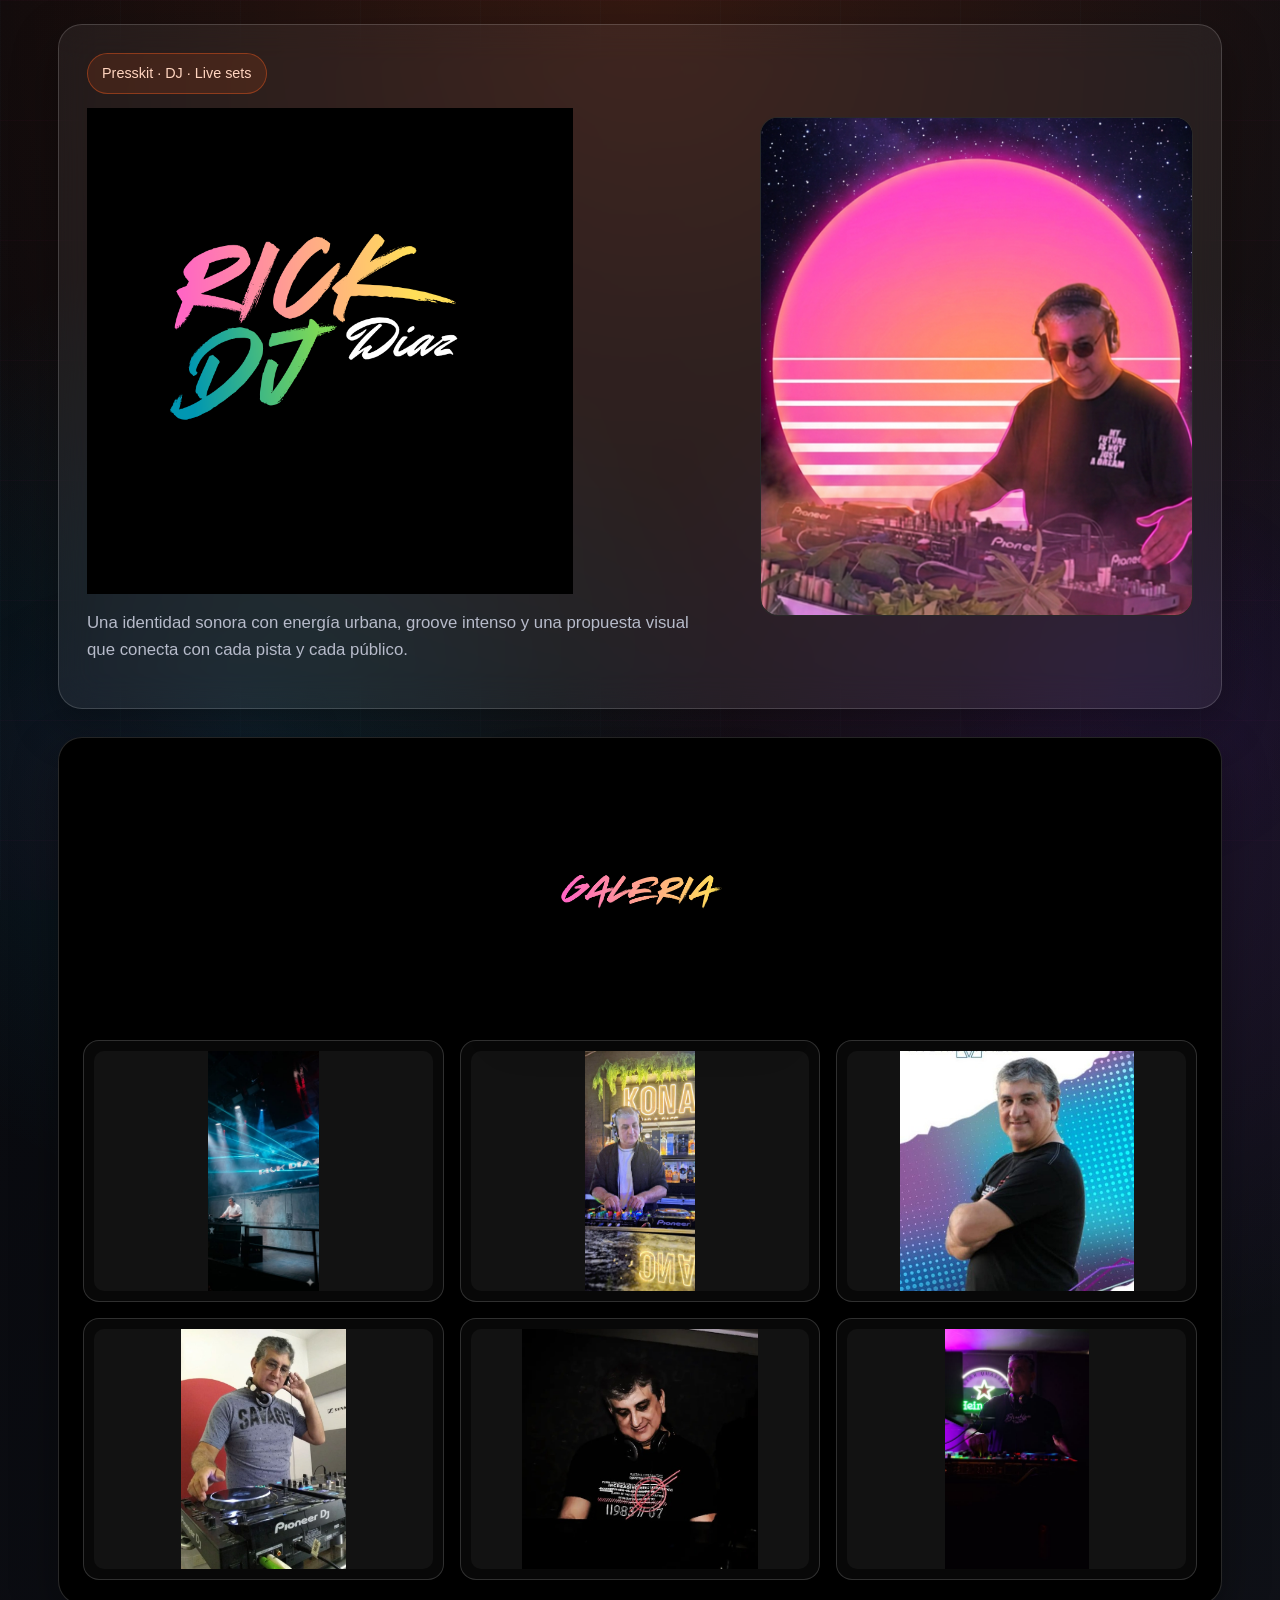
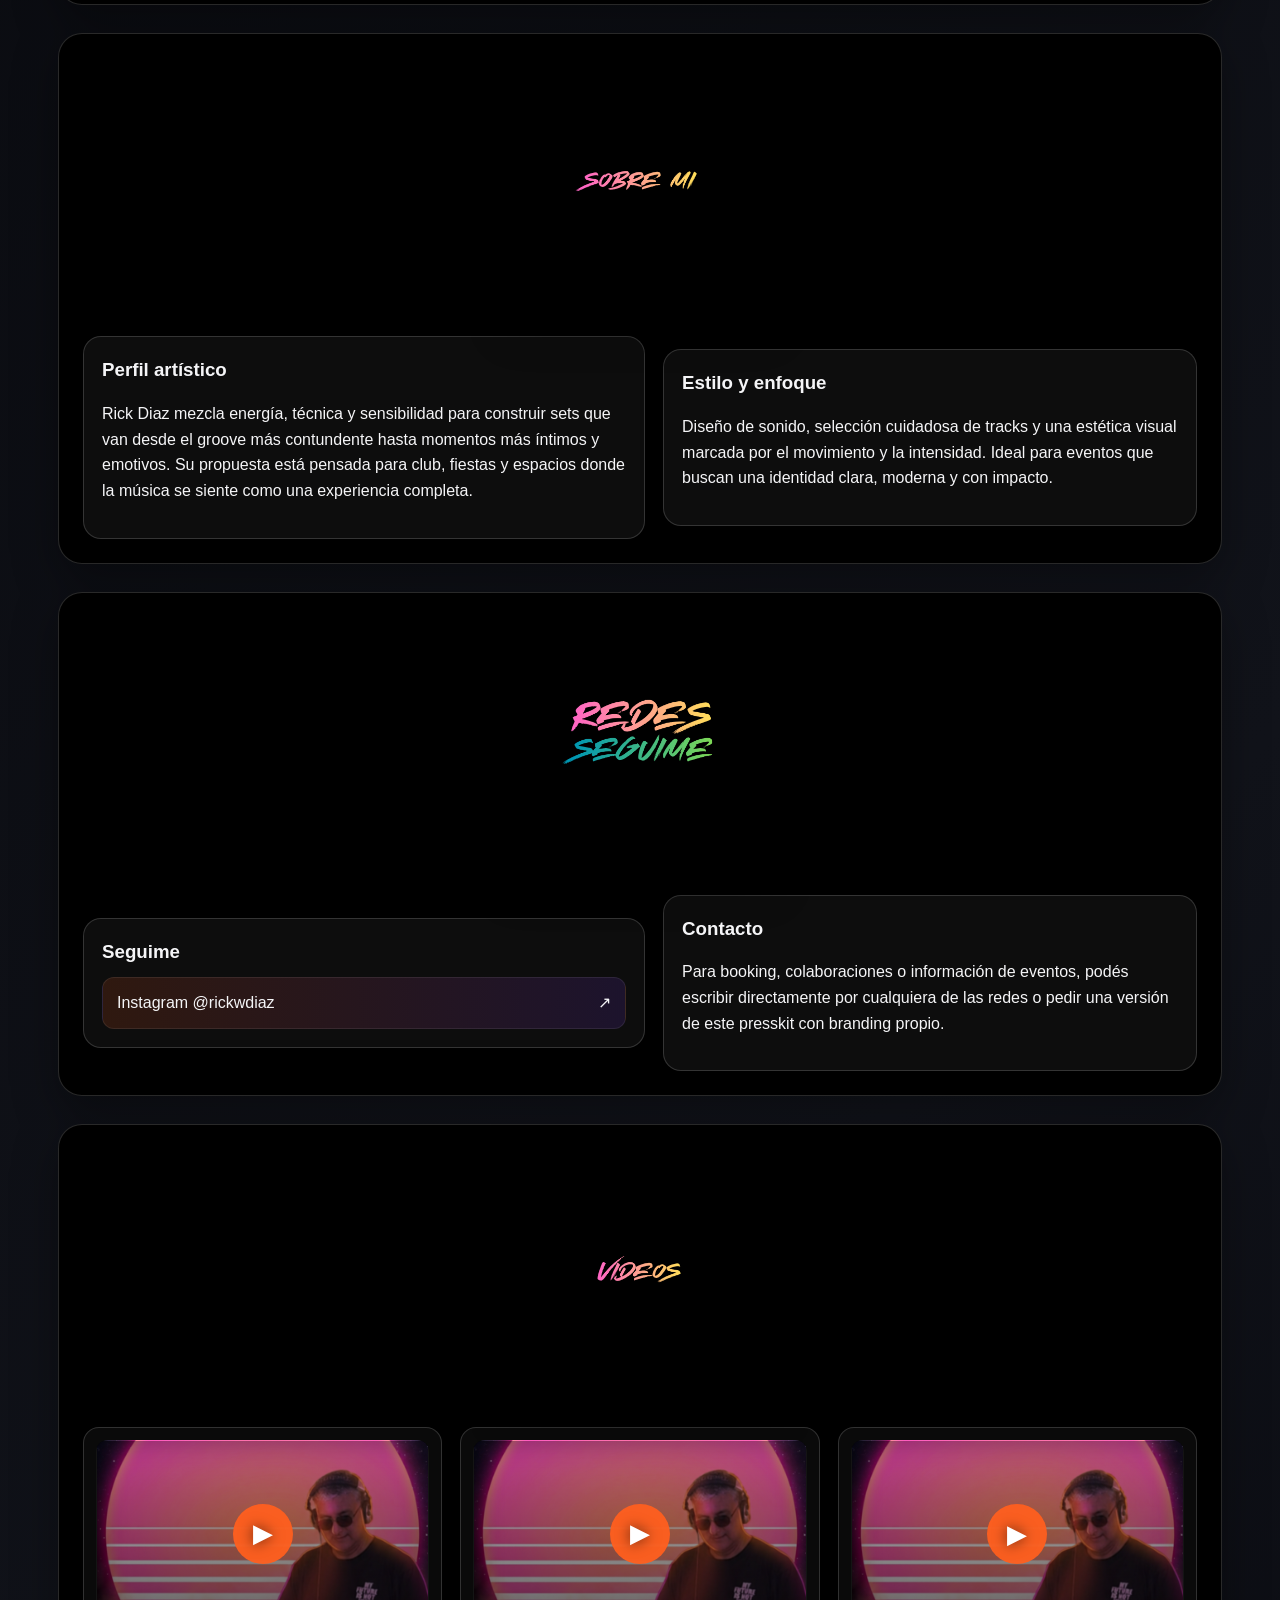
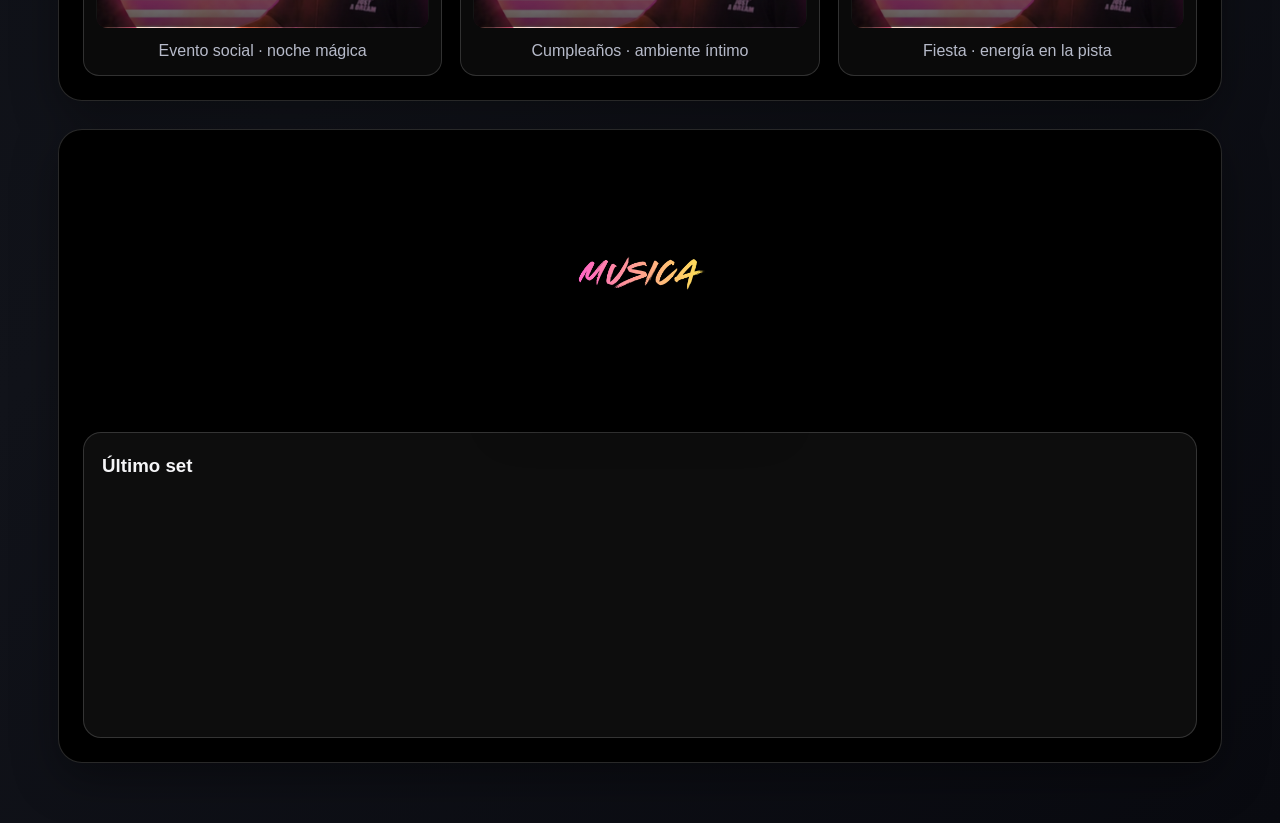
==== index.html @ d17950be "2" ====
<!DOCTYPE html>
<html lang="es">
<head>
  <meta charset="UTF-8" />
  <meta name="viewport" content="width=device-width, initial-scale=1.0" />
  <title>Presskit DJ | Rick Diaz</title>
  <meta property="og:title" content="Rick Diaz | Presskit DJ" />
  <meta property="og:description" content="Una identidad sonora con energía urbana, groove intenso y una propuesta visual que conecta con cada pista y cada público." />
  <meta property="og:type" content="website" />
  <meta property="og:image" content="img/logo/foto_bio.png" />
  <meta property="og:url" content="./index.html" />
  <meta property="og:site_name" content="Rick Diaz Presskit" />
  <meta name="twitter:card" content="summary_large_image" />
  <meta name="twitter:title" content="Rick Diaz | Presskit DJ" />
  <meta name="twitter:description" content="Una identidad sonora con energía urbana, groove intenso y una propuesta visual que conecta con cada pista y cada público." />
  <meta name="twitter:image" content="img/logo/foto_bio.png" />
  <link rel="icon" href="img/favicon.svg" type="image/svg+xml" />
  <link rel="stylesheet" href="img/styles.css" />
</head>
<body>
  <main class="page">
    <header class="hero">
      <div class="hero-copy">
        <span class="hero-badge">Presskit · DJ · Live sets</span>
        <img class="hero-title-image" src="img/logo/logo_nombre.png" alt="Rick Diaz" />
        <p>Una identidad sonora con energía urbana, groove intenso y una propuesta visual que conecta con cada pista y cada público.</p>
      </div>
      <div class="hero-art">
        <img src="img/logo/foto_bio.png" alt="Logo de Rick Diaz" />
      </div>
    </header>

    <section class="section" aria-labelledby="gallery-title">
      <img class="section-title" id="gallery-title" src="img/logo/galetia.png" alt="Galería" />
      <div class="gallery-grid">
        <article class="gallery-card"><img src="img/foto_1.jpeg" alt="Imagen de Rick Diaz 1" /></article>
        <article class="gallery-card"><img src="img/foto_2.jpeg" alt="Imagen de Rick Diaz 2" /></article>
        <article class="gallery-card"><img src="img/WhatsApp%20Image%202026-06-05%20at%2019.50.27.jpeg" alt="Imagen de Rick Diaz 3" /></article>
        <article class="gallery-card"><img src="img/WhatsApp%20Image%202026-06-05%20at%2019.51.10.jpeg" alt="Imagen de Rick Diaz 4" /></article>
        <article class="gallery-card"><img src="img/WhatsApp%20Image%202026-06-05%20at%2019.58.29.jpeg" alt="Imagen de Rick Diaz 5" /></article>
        <article class="gallery-card"><img src="img/WhatsApp%20Image%202026-06-08%20at%2010.17.22.jpeg" alt="Imagen de Rick Diaz 6" /></article>
      </div>
    </section>

    <section class="section" aria-labelledby="about-title">
      <img class="section-title" id="about-title" src="img/logo/sobre mi.png" alt="Sobre mí" />
      <div class="about-wrap">
        <div class="about-card">
          <h3>Perfil artístico</h3>
          <p>Rick Diaz mezcla energía, técnica y sensibilidad para construir sets que van desde el groove más contundente hasta momentos más íntimos y emotivos. Su propuesta está pensada para club, fiestas y espacios donde la música se siente como una experiencia completa.</p>
        </div>
        <div class="about-card">
          <h3>Estilo y enfoque</h3>
          <p>Diseño de sonido, selección cuidadosa de tracks y una estética visual marcada por el movimiento y la intensidad. Ideal para eventos que buscan una identidad clara, moderna y con impacto.</p>
        </div>
      </div>
    </section>

    <section class="section" aria-labelledby="social-title">
      <img class="section-title" id="social-title" src="img/logo/redes.png" alt="Redes" />
      <div class="about-wrap">
        <div class="social-card">
          <h3>Seguime</h3>
          <div class="social-list">
            <a href="https://www.instagram.com/rickwdiaz?igsh=Zng5Zms5ZHB6YXcx" target="_blank" rel="noreferrer">Instagram @rickwdiaz <span>↗</span></a>
          </div>
        </div>
        <div class="social-card">
          <h3>Contacto</h3>
          <p>Para booking, colaboraciones o información de eventos, podés escribir directamente por cualquiera de las redes o pedir una versión de este presskit con branding propio.</p>
        </div>
      </div>
    </section>

    <section class="section" aria-labelledby="videos-title">
      <img class="section-title" id="videos-title" src="img/logo/videos.png" alt="Videos" />
      <div class="video-grid">
        <article class="video-card">
          <div class="video-frame">
            <div class="video-preview" style="background-image: url('img/logo/foto_bio.png');">
              <span class="preview-play">▶</span>
            </div>
            <video class="video-player" poster="img/logo/foto_bio.png" controls preload="metadata" muted>
              <source src="videos/1.mp4" type="video/mp4" />
              Tu navegador no soporta video HTML5.
            </video>
          </div>
          <p>Evento social · noche mágica</p>
        </article>
        <article class="video-card">
          <div class="video-frame">
            <div class="video-preview" style="background-image: url('img/logo/foto_bio.png');">
              <span class="preview-play">▶</span>
            </div>
            <video class="video-player" poster="img/logo/foto_bio.png" controls preload="metadata" muted>
              <source src="videos/2.mp4" type="video/mp4" />
              Tu navegador no soporta video HTML5.
            </video>
          </div>
          <p>Cumpleaños · ambiente íntimo</p>
        </article>
        <article class="video-card">
          <div class="video-frame">
            <div class="video-preview" style="background-image: url('img/logo/foto_bio.png');">
              <span class="preview-play">▶</span>
            </div>
            <video class="video-player" poster="img/logo/foto_bio.png" controls preload="metadata" muted>
              <source src="videos/3.mp4" type="video/mp4" />
              Tu navegador no soporta video HTML5.
            </video>
          </div>
          <p>Fiesta · energía en la pista</p>
        </article>
      </div>
    </section>

    <section class="section" aria-labelledby="soundcloud-title">
      <img class="section-title" id="soundcloud-title" src="img/logo/musica.png" alt="SoundCloud" />
      <div class="player-card">
        <h3>Último set</h3>
        <iframe title="SoundCloud player" allow="autoplay" src="https://w.soundcloud.com/player/?url=https%3A//soundcloud.com/ricardo-diaz-132877867/all-the-senses-14-septiembre-20-progressive-house%3Futm_source%3Dclipboard%26utm_medium%3Dtext%26utm_campaign%3Dsocial_sharing&color=%23ff5f1f&auto_play=false&hide_related=true&show_comments=false&show_user=true&show_reposts=false&show_teaser=true"></iframe>
      </div>
    </section>
  </main>
  <script src="img/script.js"></script>
</body>
</html>
---- img/styles.css ----
:root {
  --bg: #06070b;
  --panel: rgba(255, 255, 255, 0.06);
  --border: rgba(255, 255, 255, 0.16);
  --text: #f5f5f7;
  --muted: #b7bbca;
  --accent: #ff5f1f;
  --accent-2: #7c3aed;
  --shadow: 0 16px 45px rgba(0, 0, 0, 0.35);
}

* { box-sizing: border-box; }
body {
  margin: 0;
  font-family: "Segoe UI", Tahoma, Geneva, Verdana, sans-serif;
  color: var(--text);
  position: relative;
  min-height: 100vh;
  background:
    radial-gradient(circle at top, rgba(255, 95, 31, 0.18), transparent 22%),
    radial-gradient(circle at 20% 18%, rgba(14, 192, 249, 0.12), transparent 14%),
    radial-gradient(circle at 85% 20%, rgba(183, 72, 255, 0.12), transparent 16%),
    linear-gradient(135deg, var(--bg), #11131a 68%, #090a10);
  line-height: 1.6;
  overflow-x: hidden;
}

body::before {
  content: "";
  position: fixed;
  inset: 0;
  pointer-events: none;
  background-image:
    linear-gradient(180deg, rgba(255, 20, 147, 0.04) 1px, transparent 1px),
    linear-gradient(90deg, rgba(56, 189, 248, 0.03) 1px, transparent 1px);
  background-size: 120px 120px;
  opacity: 0.55;
  mix-blend-mode: screen;
  z-index: -1;
}

body::after {
  content: "";
  position: fixed;
  inset: 0;
  pointer-events: none;
  background:
    radial-gradient(circle at 10% 90%, rgba(255, 0, 106, 0.06), transparent 18%),
    radial-gradient(circle at 90% 75%, rgba(124, 58, 237, 0.065), transparent 16%);
  opacity: 0.7;
  z-index: -1;
}

img { width: 100%; display: block; }
a { color: inherit; text-decoration: none; }

.page {
  max-width: 1200px;
  margin: 0 auto;
  padding: 24px 18px 60px;
}

.hero {
  display: grid;
  gap: 24px;
  align-items: center;
  grid-template-columns: 1.2fr 0.8fr;
  padding: 28px;
  border: 1px solid var(--border);
  border-radius: 24px;
  background: var(--panel);
  backdrop-filter: blur(18px);
  box-shadow: var(--shadow);
  overflow: hidden;
}

.hero-title-image {
  width: clamp(340px, 38vw, 560px);
  margin: 0 0 16px;
  object-fit: contain;
  object-position: left center;
}

.hero-copy p {
  margin: 0 0 16px;
  color: var(--muted);
  font-size: 1.05rem;
  max-width: 620px;
}

.section-title {
  display: block;
  width: min(420px, 70%);
  margin: 0 auto 18px;
  object-fit: contain;
  object-position: center;
  filter: drop-shadow(0 10px 20px rgba(0,0,0,0.25));
}

.hero-badge {
  display: inline-block;
  padding: 8px 14px;
  border: 1px solid rgba(255, 95, 31, 0.4);
  border-radius: 999px;
  color: #ffd4bf;
  background: rgba(255, 95, 31, 0.12);
  font-size: 0.9rem;
  margin-bottom: 14px;
}

.hero-art {
  display: block;
  min-height: 320px;
  border-radius: 18px;
  border: 1px solid var(--border);
  overflow: hidden;
  background: #000000;
}

.hero-art img {
  width: 100%;
  height: 100%;
  object-fit: cover;
  object-position: center;
  display: block;
}

.section {
  margin-top: 28px;
  padding: 24px;
  border: 1px solid var(--border);
  border-radius: 24px;
  background: #000000;
  box-shadow: var(--shadow);
}

.section-title {
  display: block;
  width: min(260px, 60%);
  margin: 0 auto 18px;
  object-fit: contain;
  object-position: center;
  filter: drop-shadow(0 10px 20px rgba(0,0,0,0.25));
}

.gallery-grid {
  display: grid;
  grid-template-columns: repeat(3, minmax(0, 1fr));
  gap: 16px;
}

.gallery-card {
  overflow: hidden;
  border-radius: 16px;
  border: 1px solid var(--border);
  background: rgba(255,255,255,0.03);
  padding: 10px;
}

.gallery-card img {
  height: 240px;
  object-fit: contain;
  object-position: center;
  transition: transform 0.3s ease;
  background: rgba(255,255,255,0.04);
  border-radius: 10px;
}

.gallery-card:hover img { transform: scale(1.03); }

.about-wrap {
  display: grid;
  grid-template-columns: 1fr 0.95fr;
  gap: 18px;
  align-items: center;
}

.about-card,
.social-card,
.player-card {
  padding: 18px;
  border-radius: 18px;
  border: 1px solid var(--border);
  background: rgba(255,255,255,0.05);
}

.about-card h3,
.social-card h3,
.player-card h3 {
  margin-top: 0;
  margin-bottom: 10px;
}

.social-list {
  display: grid;
  gap: 10px;
}

.social-list a {
  display: flex;
  align-items: center;
  justify-content: space-between;
  padding: 12px 14px;
  border-radius: 12px;
  background: linear-gradient(90deg, rgba(255,95,31,0.14), rgba(124,58,237,0.14));
  border: 1px solid rgba(255,255,255,0.08);
  transition: transform 0.2s ease, border-color 0.2s ease;
}

.social-list a:hover {
  transform: translateY(-2px);
  border-color: rgba(255,95,31,0.55);
}

.player-card iframe {
  width: 100%;
  min-height: 220px;
  border: 0;
  border-radius: 14px;
}

.video-grid {
  display: grid;
  grid-template-columns: repeat(3, minmax(0, 1fr));
  gap: 18px;
}

.video-card {
  display: flex;
  flex-direction: column;
  gap: 10px;
  padding: 12px;
  border-radius: 16px;
  border: 1px solid var(--border);
  background: rgba(255,255,255,0.04);
}

.video-frame {
  position: relative;
  width: 100%;
  aspect-ratio: 16 / 9;
  overflow: hidden;
  border-radius: 12px;
  background: #000;
}

.video-preview {
  position: absolute;
  inset: 0;
  display: flex;
  align-items: center;
  justify-content: center;
  gap: 10px;
  padding: 20px;
  color: #fff;
  font-size: 2rem;
  text-shadow: 0 0 14px rgba(0,0,0,0.6);
  background: linear-gradient(180deg, rgba(0, 0, 0, 0.12), rgba(0, 0, 0, 0.45));
  background-size: cover;
  background-position: center;
  background-repeat: no-repeat;
  background-blend-mode: overlay;
  border: 1px solid rgba(255,255,255,0.08);
  box-shadow: inset 0 0 28px rgba(0,0,0,0.35);
  cursor: pointer;
  z-index: 2;
}

.video-player {
  display: none;
}

.video-card.playing .video-player {
  display: block;
}

.video-card.playing .video-poster,
.video-card.playing .video-preview {
  display: none;
}

.video-preview::after {
  content: "";
  position: absolute;
  inset: 0;
  background: linear-gradient(180deg, rgba(0,0,0,0.25), rgba(0,0,0,0.6));
}

.preview-play {
  position: relative;
  z-index: 3;
  width: 60px;
  height: 60px;
  display: grid;
  place-items: center;
  border-radius: 50%;
  background: rgba(255,95,31,0.95);
  color: #fff;
  font-size: 1.6rem;
}

.video-frame iframe,
.video-frame video {
  position: absolute;
  inset: 0;
  width: 100%;
  height: 100%;
  border: 0;
  object-fit: cover;
}

.video-card p {
  margin: 0;
  color: var(--muted);
  text-align: center;
}

.video-card.is-active {
  transform: translateY(-4px);
  border-color: rgba(255,95,31,0.55);
  box-shadow: 0 12px 28px rgba(255,95,31,0.18);
}

@media (max-width: 900px) {
  .hero,
  .about-wrap {
    grid-template-columns: 1fr;
  }

  .gallery-grid {
    grid-template-columns: repeat(2, minmax(0, 1fr));
  }

  .video-grid {
    grid-template-columns: 1fr;
  }
}

@media (max-width: 600px) {
  .page { padding: 14px 12px 40px; }
  .hero, .section { padding: 16px; border-radius: 18px; }
  .gallery-grid { grid-template-columns: 1fr; }
  .section-title { width: min(220px, 80%); }
  .hero-title-image { width: min(260px, 100%); }
}
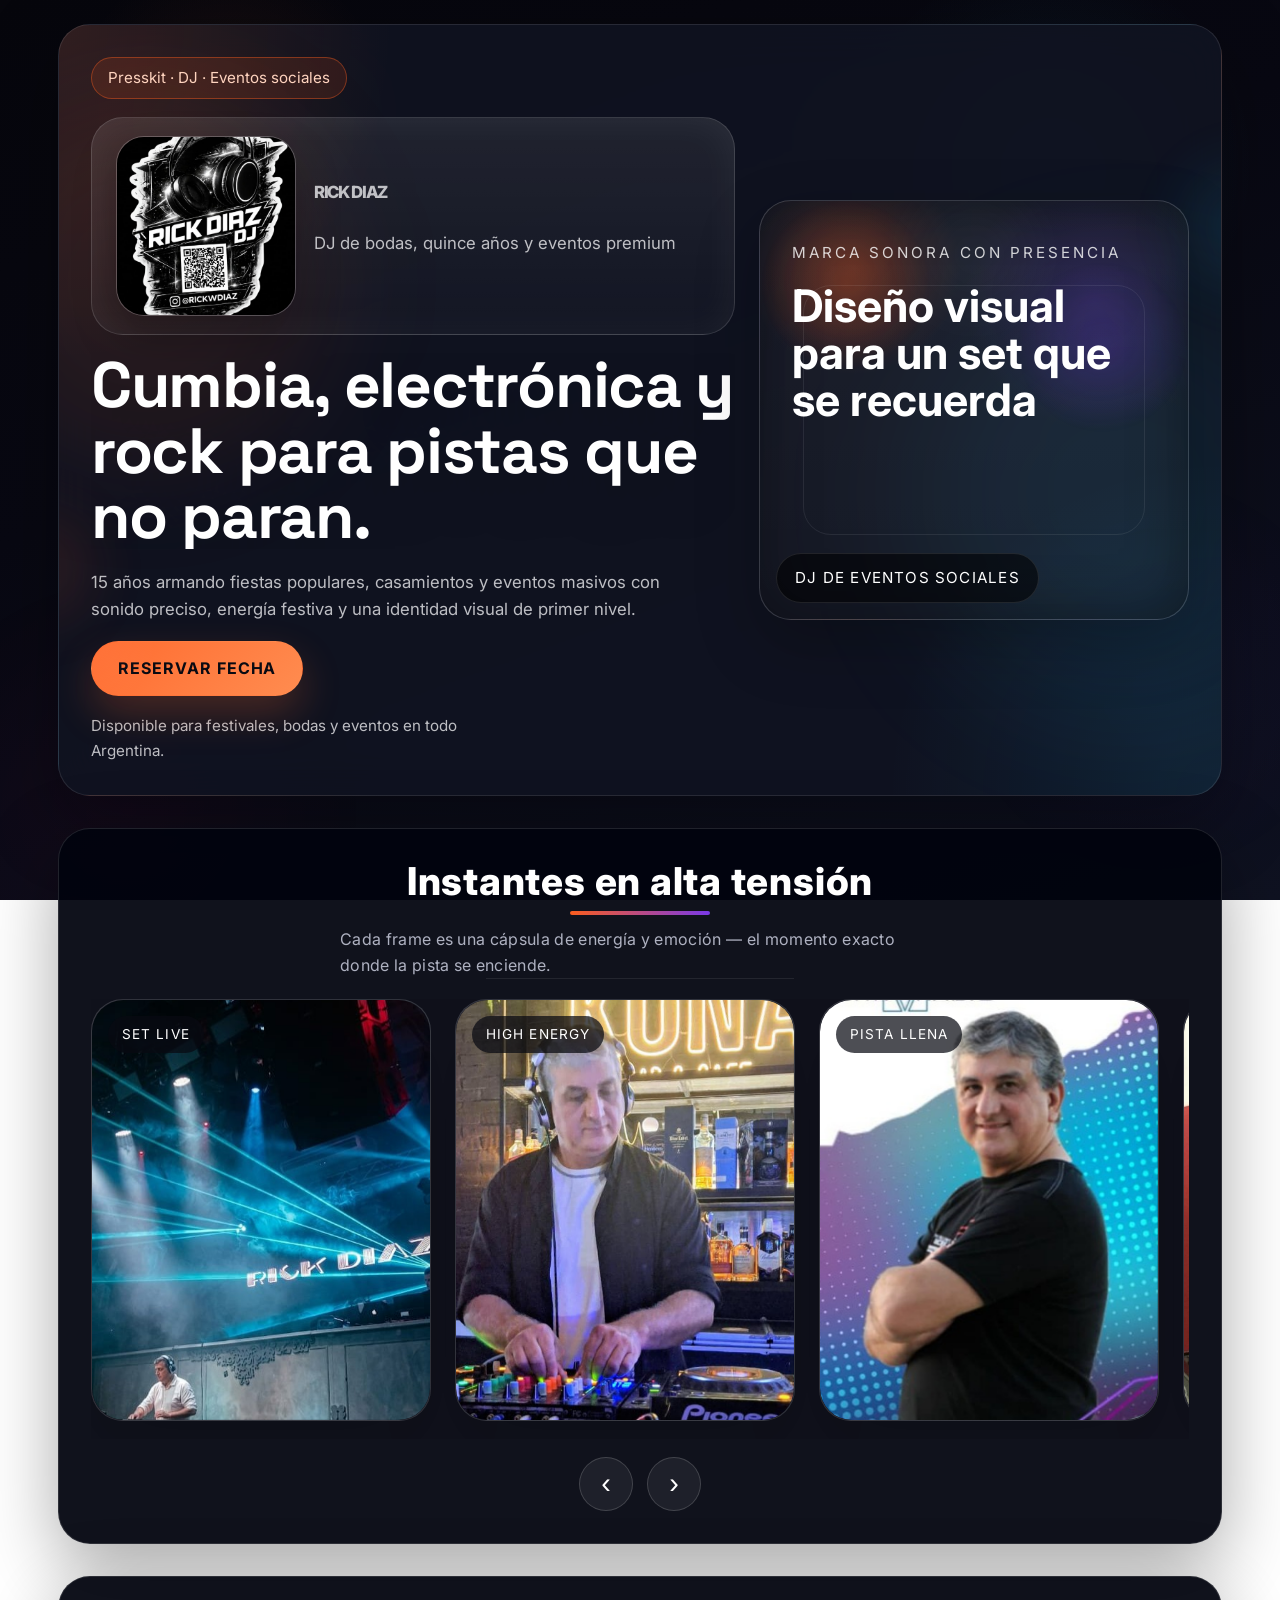
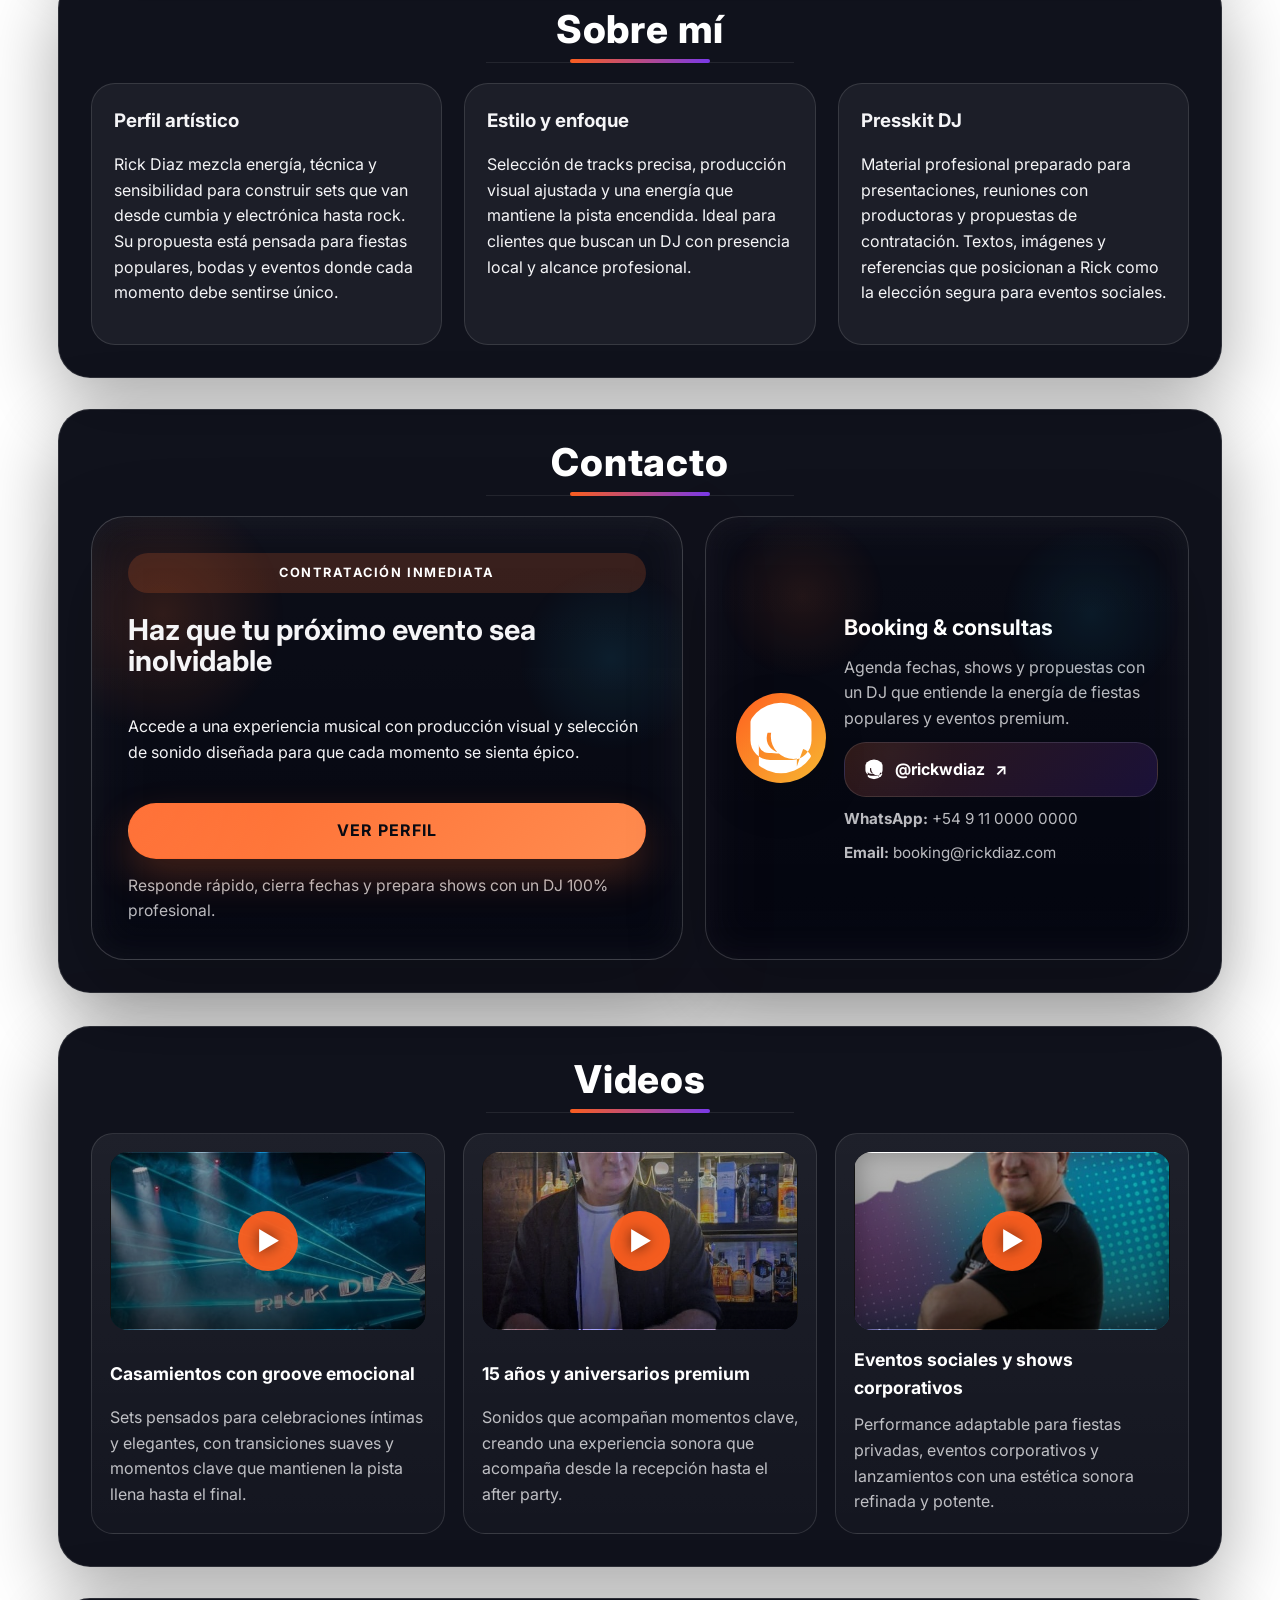
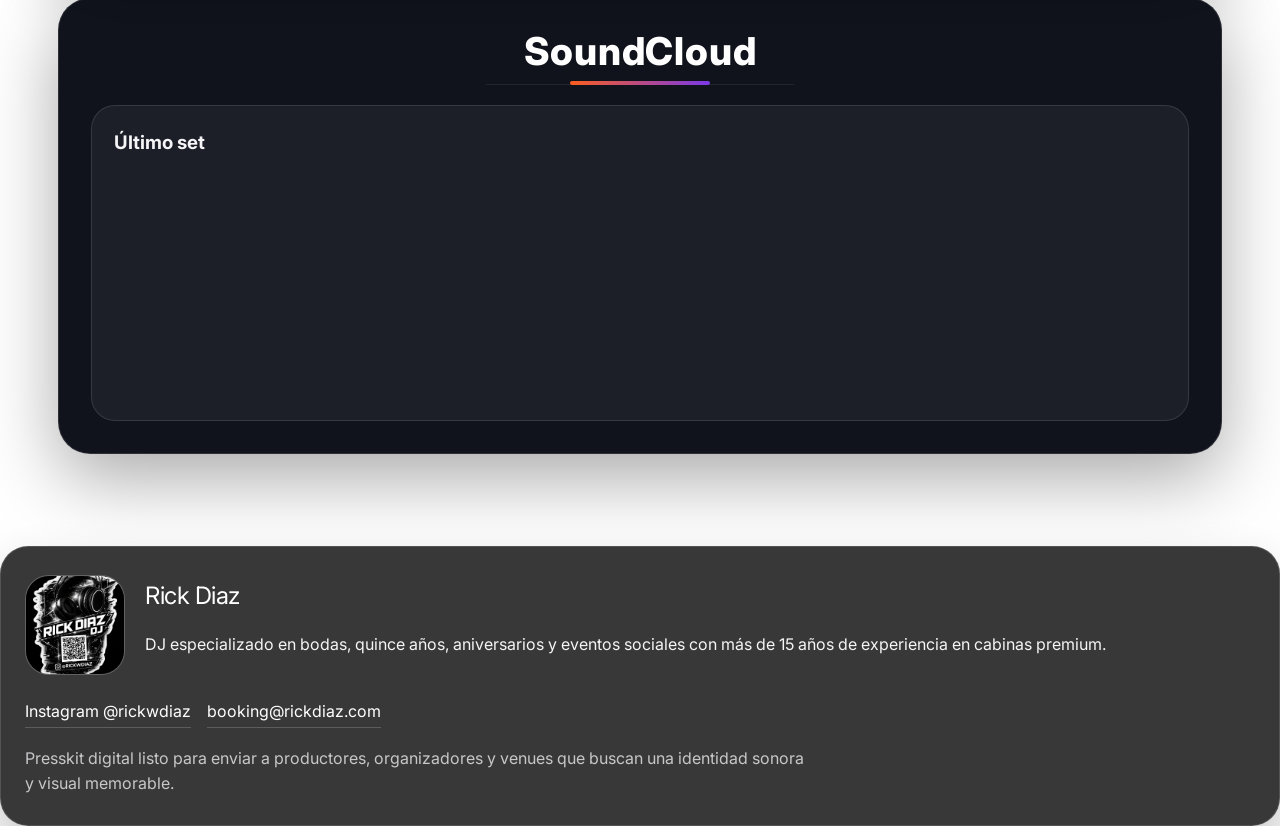
==== commit 356dab03: "nuevo2" ====
--- a/index.html
+++ b/index.html
@@ -5,123 +5,261 @@
   <meta name="viewport" content="width=device-width, initial-scale=1.0" />
   <title>Presskit DJ | Rick Diaz</title>
   <meta property="og:title" content="Rick Diaz | Presskit DJ" />
-  <meta property="og:description" content="Una identidad sonora con energía urbana, groove intenso y una propuesta visual que conecta con cada pista y cada público." />
+  <meta property="og:description" content="Rick Diaz es el DJ de eventos sociales: bodas, quince años, aniversarios y lanzamientos con 15 años de experiencia creando atmósferas magnéticas." />
   <meta property="og:type" content="website" />
-  <meta property="og:image" content="img/logo/foto_bio.png" />
-  <meta property="og:url" content="./index.html" />
+  <meta property="og:image" content="https://webonlineser.github.io/RickDiaz/img/logo/logo_1.jpeg" />
+  <meta property="og:image:secure_url" content="https://webonlineser.github.io/RickDiaz/img/logo/logo_1.jpeg" />
+  <meta property="og:image:type" content="image/jpeg" />
+  <meta property="og:image:width" content="1200" />
+  <meta property="og:image:height" content="630" />
+  <meta property="og:url" content="https://webonlineser.github.io/RickDiaz/" />
   <meta property="og:site_name" content="Rick Diaz Presskit" />
   <meta name="twitter:card" content="summary_large_image" />
   <meta name="twitter:title" content="Rick Diaz | Presskit DJ" />
-  <meta name="twitter:description" content="Una identidad sonora con energía urbana, groove intenso y una propuesta visual que conecta con cada pista y cada público." />
-  <meta name="twitter:image" content="img/logo/foto_bio.png" />
+  <meta name="twitter:description" content="Rick Diaz es el DJ de eventos sociales: bodas, quince años, aniversarios y lanzamientos con 15 años de experiencia creando atmósferas magnéticas." />
+  <meta name="twitter:image" content="https://webonlineser.github.io/RickDiaz/img/logo/logo_1.jpeg" />
+  <meta name="twitter:image:alt" content="Rick Diaz DJ presskit" />
+  <link rel="preconnect" href="https://fonts.googleapis.com" />
+  <link rel="preconnect" href="https://fonts.gstatic.com" crossorigin />
+  <link href="https://fonts.googleapis.com/css2?family=Inter:wght@400;500;600;700;800&family=Space+Grotesk:wght@600;700;800&display=swap" rel="stylesheet" />
   <link rel="icon" href="img/favicon.svg" type="image/svg+xml" />
   <link rel="stylesheet" href="img/styles.css" />
 </head>
 <body>
   <main class="page">
     <header class="hero">
-      <div class="hero-copy">
-        <span class="hero-badge">Presskit · DJ · Live sets</span>
-        <img class="hero-title-image" src="img/logo/logo_nombre.png" alt="Rick Diaz" />
-        <p>Una identidad sonora con energía urbana, groove intenso y una propuesta visual que conecta con cada pista y cada público.</p>
-      </div>
-      <div class="hero-art">
-        <img src="img/logo/foto_bio.png" alt="Logo de Rick Diaz" />
-      </div>
+      <div class="hero-copy reveal">
+        <span class="hero-badge">Presskit · DJ · Eventos sociales</span>
+
+        <div class="hero-brand">
+          <div class="hero-logo-card">
+            <img src="img/logo/logo_1.jpeg" alt="Rick Diaz logo" />
+          </div>
+          <div class="hero-brand-text">
+            <p class="brand-name">Rick Diaz</p>
+            <p class="brand-subtitle">DJ de bodas, quince años y eventos premium</p>
+          </div>
+        </div>
+
+        <h1>Cumbia, electrónica y rock para pistas que no paran.</h1>
+        <p>15 años armando fiestas populares, casamientos y eventos masivos con sonido preciso, energía festiva y una identidad visual de primer nivel.</p>
+        <div class="hero-actions">
+          <a class="btn btn-primary" href="#contact-title" data-magnetic="true">Reservar fecha</a>
+          <span class="hero-note">Disponible para festivales, bodas y eventos en todo Argentina.</span>
+        </div>
+      </div>
+
+      <div class="hero-art reveal">
+        <div class="hero-art-card">
+          <div class="hero-art-glow"></div>
+          <div class="hero-art-copy">
+            <p class="hero-art-label">Marca sonora con presencia</p>
+            <h2>Diseño visual para un set que se recuerda</h2>
+          </div>
+          <div class="hero-art-tag">DJ de eventos sociales</div>
+        </div>
+      </div>
+
+      <div class="hero-signal hero-signal--left"></div>
+      <div class="hero-signal hero-signal--right"></div>
     </header>
 
-    <section class="section" aria-labelledby="gallery-title">
-      <img class="section-title" id="gallery-title" src="img/logo/galetia.png" alt="Galería" />
-      <div class="gallery-grid">
-        <article class="gallery-card"><img src="img/foto_1.jpeg" alt="Imagen de Rick Diaz 1" /></article>
-        <article class="gallery-card"><img src="img/foto_2.jpeg" alt="Imagen de Rick Diaz 2" /></article>
-        <article class="gallery-card"><img src="img/WhatsApp%20Image%202026-06-05%20at%2019.50.27.jpeg" alt="Imagen de Rick Diaz 3" /></article>
-        <article class="gallery-card"><img src="img/WhatsApp%20Image%202026-06-05%20at%2019.51.10.jpeg" alt="Imagen de Rick Diaz 4" /></article>
-        <article class="gallery-card"><img src="img/WhatsApp%20Image%202026-06-05%20at%2019.58.29.jpeg" alt="Imagen de Rick Diaz 5" /></article>
-        <article class="gallery-card"><img src="img/WhatsApp%20Image%202026-06-08%20at%2010.17.22.jpeg" alt="Imagen de Rick Diaz 6" /></article>
-      </div>
-    </section>
-
-    <section class="section" aria-labelledby="about-title">
-      <img class="section-title" id="about-title" src="img/logo/sobre mi.png" alt="Sobre mí" />
+    <section class="section reveal" aria-labelledby="gallery-title">
+      <div class="section-heading-wrapper">
+        <div>
+          <h2 id="gallery-title" class="section-heading">Instantes en alta tensión</h2>
+          <p class="section-subtitle">Cada frame es una cápsula de energía y emoción — el momento exacto donde la pista se enciende.</p>
+        </div>
+      </div>
+      <div class="gallery-carousel" aria-label="Galería de fotos">
+        <article class="gallery-card">
+          <div class="gallery-image">
+            <img src="img/foto_1.jpeg" alt="Rick Diaz en boda" />
+            <span class="gallery-badge">Set live</span>
+            <div class="gallery-overlay">Ampliar imagen</div>
+          </div>
+        </article>
+        <article class="gallery-card">
+          <div class="gallery-image">
+            <img src="img/foto_2.jpeg" alt="Rick Diaz en evento social" />
+            <span class="gallery-badge">High energy</span>
+            <div class="gallery-overlay">Ampliar imagen</div>
+          </div>
+        </article>
+        <article class="gallery-card">
+          <div class="gallery-image">
+            <img src="img/WhatsApp%20Image%202026-06-05%20at%2019.50.27.jpeg" alt="Rick Diaz en pista" />
+            <span class="gallery-badge">Pista llena</span>
+            <div class="gallery-overlay">Ampliar imagen</div>
+          </div>
+        </article>
+        <article class="gallery-card">
+          <div class="gallery-image">
+            <img src="img/WhatsApp%20Image%202026-06-05%20at%2019.51.10.jpeg" alt="Rick Diaz en show" />
+            <span class="gallery-badge">Show visual</span>
+            <div class="gallery-overlay">Ampliar imagen</div>
+          </div>
+        </article>
+        <article class="gallery-card">
+          <div class="gallery-image">
+            <img src="img/WhatsApp%20Image%202026-06-05%20at%2019.58.29.jpeg" alt="Rick Diaz close up" />
+            <span class="gallery-badge">Momento clave</span>
+            <div class="gallery-overlay">Ampliar imagen</div>
+          </div>
+        </article>
+        <article class="gallery-card">
+          <div class="gallery-image">
+            <img src="img/WhatsApp%20Image%202026-06-08%20at%2010.17.22.jpeg" alt="Rick Diaz performance" />
+            <span class="gallery-badge">Flow argentino</span>
+            <div class="gallery-overlay">Ampliar imagen</div>
+          </div>
+        </article>
+      </div>
+      <div class="gallery-controls">
+        <button class="gallery-nav prev" aria-label="Galería anterior">‹</button>
+        <button class="gallery-nav next" aria-label="Galería siguiente">›</button>
+      </div>
+    </section>
+
+    <section class="section reveal" aria-labelledby="about-title">
+      <div class="section-heading-wrapper">
+        <h2 id="about-title" class="section-heading">Sobre mí</h2>
+      </div>
       <div class="about-wrap">
         <div class="about-card">
           <h3>Perfil artístico</h3>
-          <p>Rick Diaz mezcla energía, técnica y sensibilidad para construir sets que van desde el groove más contundente hasta momentos más íntimos y emotivos. Su propuesta está pensada para club, fiestas y espacios donde la música se siente como una experiencia completa.</p>
+          <p>Rick Diaz mezcla energía, técnica y sensibilidad para construir sets que van desde cumbia y electrónica hasta rock. Su propuesta está pensada para fiestas populares, bodas y eventos donde cada momento debe sentirse único.</p>
         </div>
         <div class="about-card">
           <h3>Estilo y enfoque</h3>
-          <p>Diseño de sonido, selección cuidadosa de tracks y una estética visual marcada por el movimiento y la intensidad. Ideal para eventos que buscan una identidad clara, moderna y con impacto.</p>
-        </div>
-      </div>
-    </section>
-
-    <section class="section" aria-labelledby="social-title">
-      <img class="section-title" id="social-title" src="img/logo/redes.png" alt="Redes" />
-      <div class="about-wrap">
-        <div class="social-card">
-          <h3>Seguime</h3>
-          <div class="social-list">
-            <a href="https://www.instagram.com/rickwdiaz?igsh=Zng5Zms5ZHB6YXcx" target="_blank" rel="noreferrer">Instagram @rickwdiaz <span>↗</span></a>
-          </div>
-        </div>
-        <div class="social-card">
-          <h3>Contacto</h3>
-          <p>Para booking, colaboraciones o información de eventos, podés escribir directamente por cualquiera de las redes o pedir una versión de este presskit con branding propio.</p>
-        </div>
-      </div>
-    </section>
-
-    <section class="section" aria-labelledby="videos-title">
-      <img class="section-title" id="videos-title" src="img/logo/videos.png" alt="Videos" />
+          <p>Selección de tracks precisa, producción visual ajustada y una energía que mantiene la pista encendida. Ideal para clientes que buscan un DJ con presencia local y alcance profesional.</p>
+        </div>
+        <div class="about-card">
+          <h3>Presskit DJ</h3>
+          <p>Material profesional preparado para presentaciones, reuniones con productoras y propuestas de contratación. Textos, imágenes y referencias que posicionan a Rick como la elección segura para eventos sociales.</p>
+        </div>
+      </div>
+    </section>
+
+    <section class="section reveal" aria-labelledby="contact-title">
+      <div class="section-heading-wrapper">
+        <h2 id="contact-title" class="section-heading">Contacto</h2>
+      </div>
+      <div class="social-panel">
+        <div class="booking-card reveal">
+          <span class="booking-badge">Contratación inmediata</span>
+          <h3>Haz que tu próximo evento sea inolvidable</h3>
+          <p>Accede a una experiencia musical con producción visual y selección de sonido diseñada para que cada momento se sienta épico.</p>
+          <div class="booking-actions">
+            <a class="btn btn-primary" href="https://www.instagram.com/rickwdiaz?igsh=Zng5Zms5ZHB6YXcx" target="_blank" rel="noreferrer" data-magnetic="true">Ver perfil</a>
+            <p class="booking-caption">Responde rápido, cierra fechas y prepara shows con un DJ 100% profesional.</p>
+          </div>
+        </div>
+        <div class="social-card instagram-card reveal">
+          <div class="social-logo">
+            <img src="img/logo/instagram.svg" alt="Instagram logo" />
+          </div>
+          <div class="social-copy">
+            <h3>Booking & consultas</h3>
+            <p>Agenda fechas, shows y propuestas con un DJ que entiende la energía de fiestas populares y eventos premium.</p>
+            <a class="contact-link" href="https://www.instagram.com/rickwdiaz?igsh=Zng5Zms5ZHB6YXcx" target="_blank" rel="noreferrer" data-magnetic="true">
+              <img class="contact-icon" src="img/logo/instagram.svg" alt="Instagram" /> @rickwdiaz <span>↗</span>
+            </a>
+            <p class="contact-meta"><strong>WhatsApp:</strong> +54 9 11 0000 0000</p>
+            <p class="contact-meta"><strong>Email:</strong> booking@rickdiaz.com</p>
+          </div>
+        </div>
+      </div>
+    </section>
+
+    <section class="section reveal" aria-labelledby="videos-title">
+      <div class="section-heading-wrapper">
+        <h2 id="videos-title" class="section-heading">Videos</h2>
+      </div>
       <div class="video-grid">
         <article class="video-card">
           <div class="video-frame">
-            <div class="video-preview" style="background-image: url('img/logo/foto_bio.png');">
+            <div class="video-preview" style="background-image: url('img/foto_1.jpeg');">
               <span class="preview-play">▶</span>
             </div>
-            <video class="video-player" poster="img/logo/foto_bio.png" controls preload="metadata" muted>
+            <video class="video-player" poster="img/foto_1.jpeg" controls preload="metadata" muted>
               <source src="videos/1.mp4" type="video/mp4" />
               Tu navegador no soporta video HTML5.
             </video>
           </div>
-          <p>Evento social · noche mágica</p>
+          <div class="video-info">
+            <h3>Casamientos con groove emocional</h3>
+            <p>Sets pensados para celebraciones íntimas y elegantes, con transiciones suaves y momentos clave que mantienen la pista llena hasta el final.</p>
+          </div>
         </article>
         <article class="video-card">
           <div class="video-frame">
-            <div class="video-preview" style="background-image: url('img/logo/foto_bio.png');">
+            <div class="video-preview" style="background-image: url('img/foto_2.jpeg');">
               <span class="preview-play">▶</span>
             </div>
-            <video class="video-player" poster="img/logo/foto_bio.png" controls preload="metadata" muted>
+            <video class="video-player" poster="img/foto_2.jpeg" controls preload="metadata" muted>
               <source src="videos/2.mp4" type="video/mp4" />
               Tu navegador no soporta video HTML5.
             </video>
           </div>
-          <p>Cumpleaños · ambiente íntimo</p>
+          <div class="video-info">
+            <h3>15 años y aniversarios premium</h3>
+            <p>Sonidos que acompañan momentos clave, creando una experiencia sonora que acompaña desde la recepción hasta el after party.</p>
+          </div>
         </article>
         <article class="video-card">
           <div class="video-frame">
-            <div class="video-preview" style="background-image: url('img/logo/foto_bio.png');">
+            <div class="video-preview" style="background-image: url('img/WhatsApp%20Image%202026-06-05%20at%2019.50.27.jpeg');">
               <span class="preview-play">▶</span>
             </div>
-            <video class="video-player" poster="img/logo/foto_bio.png" controls preload="metadata" muted>
+            <video class="video-player" poster="img/WhatsApp%20Image%202026-06-05%20at%2019.50.27.jpeg" controls preload="metadata" muted>
               <source src="videos/3.mp4" type="video/mp4" />
               Tu navegador no soporta video HTML5.
             </video>
           </div>
-          <p>Fiesta · energía en la pista</p>
-        </article>
-      </div>
-    </section>
-
-    <section class="section" aria-labelledby="soundcloud-title">
-      <img class="section-title" id="soundcloud-title" src="img/logo/musica.png" alt="SoundCloud" />
+          <div class="video-info">
+            <h3>Eventos sociales y shows corporativos</h3>
+            <p>Performance adaptable para fiestas privadas, eventos corporativos y lanzamientos con una estética sonora refinada y potente.</p>
+          </div>
+        </article>
+      </div>
+    </section>
+
+    <section class="section reveal" aria-labelledby="soundcloud-title">
+      <div class="section-heading-wrapper">
+        <h2 id="soundcloud-title" class="section-heading">SoundCloud</h2>
+      </div>
       <div class="player-card">
         <h3>Último set</h3>
         <iframe title="SoundCloud player" allow="autoplay" src="https://w.soundcloud.com/player/?url=https%3A//soundcloud.com/ricardo-diaz-132877867/all-the-senses-14-septiembre-20-progressive-house%3Futm_source%3Dclipboard%26utm_medium%3Dtext%26utm_campaign%3Dsocial_sharing&color=%23ff5f1f&auto_play=false&hide_related=true&show_comments=false&show_user=true&show_reposts=false&show_teaser=true"></iframe>
       </div>
     </section>
   </main>
+
+  <div class="image-zoom-overlay" id="imageZoomOverlay" aria-hidden="true">
+    <div class="overlay-backdrop"></div>
+    <div class="overlay-content" role="dialog" aria-modal="true">
+      <button class="overlay-close" id="overlayClose" aria-label="Cerrar vista ampliada">×</button>
+      <img src="" alt="Imagen ampliada" id="overlayImage" />
+      <p class="overlay-caption">Toca fuera de la imagen o presiona ESC para cerrar.</p>
+    </div>
+  </div>
+
+  <footer class="site-footer">
+    <div class="footer-brand">
+      <div class="footer-logo"><img src="img/logo/logo_1.jpeg" alt="Rick Diaz logo" /></div>
+      <div>
+        <p class="footer-brand-name">Rick Diaz</p>
+        <p>DJ especializado en bodas, quince años, aniversarios y eventos sociales con más de 15 años de experiencia en cabinas premium.</p>
+      </div>
+    </div>
+    <div class="footer-links">
+      <a href="https://www.instagram.com/rickwdiaz?igsh=Zng5Zms5ZHB6YXcx" target="_blank" rel="noreferrer">Instagram @rickwdiaz</a>
+      <a href="mailto:booking@rickdiaz.com">booking@rickdiaz.com</a>
+    </div>
+    <p class="footer-note">Presskit digital listo para enviar a productores, organizadores y venues que buscan una identidad sonora y visual memorable.</p>
+  </footer>
+
   <script src="img/script.js"></script>
 </body>
 </html>
--- a/img/styles.css
+++ b/img/styles.css
@@ -1,28 +1,88 @@
 :root {
-  --bg: #06070b;
-  --panel: rgba(255, 255, 255, 0.06);
-  --border: rgba(255, 255, 255, 0.16);
+  --bg: #05060d;
+  --panel: rgba(17, 20, 34, 0.88);
+  --border: rgba(255, 255, 255, 0.14);
   --text: #f5f5f7;
-  --muted: #b7bbca;
-  --accent: #ff5f1f;
-  --accent-2: #7c3aed;
-  --shadow: 0 16px 45px rgba(0, 0, 0, 0.35);
-}
-
-* { box-sizing: border-box; }
+  --muted: rgba(245, 245, 247, 0.76);
+  --accent: #ff6b2f;
+  --accent-soft: #ff8c50;
+  --accent-2: #7f3afb;
+  --accent-cold: #28c5ff;
+  --shadow: 0 24px 74px rgba(0, 0, 0, 0.34);
+  --radius: 30px;
+  --hero-light: rgba(255, 107, 47, 0.14);
+  --hero-cold: rgba(40, 197, 255, 0.10);
+  --glow-strong: rgba(255, 107, 47, 0.26);
+  --glow-soft: rgba(255, 255, 255, 0.08);
+  --surface: rgba(18, 19, 32, 0.94);
+  --surface-soft: rgba(255, 255, 255, 0.04);
+}
+
+*, *::before, *::after { box-sizing: border-box; }
+html { scroll-behavior: smooth; }
 body {
   margin: 0;
-  font-family: "Segoe UI", Tahoma, Geneva, Verdana, sans-serif;
+  font-family: 'Inter', system-ui, -apple-system, BlinkMacSystemFont, 'Segoe UI', sans-serif;
   color: var(--text);
   position: relative;
   min-height: 100vh;
   background:
-    radial-gradient(circle at top, rgba(255, 95, 31, 0.18), transparent 22%),
-    radial-gradient(circle at 20% 18%, rgba(14, 192, 249, 0.12), transparent 14%),
-    radial-gradient(circle at 85% 20%, rgba(183, 72, 255, 0.12), transparent 16%),
-    linear-gradient(135deg, var(--bg), #11131a 68%, #090a10);
+    radial-gradient(circle at 18% 12%, rgba(255, 107, 47, 0.08), transparent 12%),
+    radial-gradient(circle at 82% 18%, rgba(40, 197, 255, 0.08), transparent 16%),
+    linear-gradient(160deg, #06060c 0%, #080812 40%, #0f1221 100%);
+  background-position: calc(50% + var(--scroll-depth, 0) * 60px) center;
+  background-attachment: fixed;
   line-height: 1.6;
   overflow-x: hidden;
+}
+
+body::before {
+  content: '';
+  position: fixed;
+  inset: 0;
+  background: radial-gradient(circle at 12% 10%, rgba(255, 107, 47, 0.16), transparent 12%),
+    radial-gradient(circle at 88% 22%, rgba(63, 160, 255, 0.12), transparent 14%);
+  pointer-events: none;
+  opacity: 0.65;
+  filter: blur(16px);
+  animation: ambientDrift 18s ease-in-out infinite;
+  transform: translate3d(calc(var(--scroll-depth, 0) * -36px), 0, 0);
+  z-index: -1;
+}
+
+body::after {
+  content: '';
+  position: fixed;
+  inset: 0;
+  background-image: radial-gradient(circle at 45% 60%, rgba(255, 255, 255, 0.05), transparent 18%);
+  pointer-events: none;
+  opacity: 0.32;
+  animation: ambientDriftReverse 22s ease-in-out infinite;
+  transform: translate3d(calc(var(--scroll-depth, 0) * 22px), 0, 0);
+  z-index: -1;
+}
+
+@keyframes ambientDrift {
+  0% { transform: translate3d(0,0,0); opacity: 0.64; }
+  50% { transform: translate3d(12px, -14px, 0); opacity: 0.72; }
+  100% { transform: translate3d(0,0,0); opacity: 0.64; }
+}
+
+@keyframes ambientDriftReverse {
+  0% { transform: translate3d(0,0,0); }
+  50% { transform: translate3d(-10px, 18px, 0); }
+  100% { transform: translate3d(0,0,0); }
+}
+
+::selection {
+  background: rgba(255, 107, 47, 0.35);
+  color: #fff;
+}
+
+.page {
+  max-width: 1200px;
+  margin: 0 auto;
+  padding: 32px 22px 68px;
 }
 
 body::before {
@@ -61,17 +121,103 @@
 }
 
 .hero {
+  position: relative;
   display: grid;
   gap: 24px;
   align-items: center;
   grid-template-columns: 1.2fr 0.8fr;
-  padding: 28px;
-  border: 1px solid var(--border);
-  border-radius: 24px;
-  background: var(--panel);
-  backdrop-filter: blur(18px);
+  padding: 32px;
+  border: 1px solid rgba(255,255,255,0.1);
+  border-radius: 32px;
+  background: radial-gradient(circle at top left, rgba(255, 107, 47, 0.14), transparent 24%),
+    radial-gradient(circle at bottom right, rgba(40, 197, 255, 0.1), transparent 24%),
+    var(--panel);
+  backdrop-filter: blur(22px);
   box-shadow: var(--shadow);
   overflow: hidden;
+  perspective: 1400px;
+}
+
+.hero::before {
+  content: "";
+  position: absolute;
+  top: 10%;
+  left: -8%;
+  width: 360px;
+  height: 360px;
+  border-radius: 50%;
+  background: rgba(255, 107, 47, 0.1);
+  filter: blur(60px);
+  pointer-events: none;
+}
+
+.hero::after {
+  content: "";
+  position: absolute;
+  bottom: 12%;
+  right: -10%;
+  width: 420px;
+  height: 420px;
+  border-radius: 50%;
+  background: rgba(40, 197, 255, 0.08);
+  filter: blur(70px);
+  pointer-events: none;
+}
+
+.hero-signal {
+  position: absolute;
+  border-radius: 50%;
+  pointer-events: none;
+  opacity: 0.82;
+  filter: blur(28px);
+  z-index: 0;
+  will-change: transform, opacity;
+}
+
+.hero-signal--left,
+.hero-signal--right {
+  animation: pulseGlow 12s ease-in-out infinite;
+}
+
+.hero-signal--left {
+  width: 240px;
+  height: 240px;
+  left: -12%;
+  bottom: 14%;
+  background: radial-gradient(circle, rgba(255, 107, 47, 0.22), transparent 46%);
+}
+
+.hero-signal--right {
+  width: 280px;
+  height: 280px;
+  right: -14%;
+  top: 8%;
+  background: radial-gradient(circle, rgba(40, 197, 255, 0.2), transparent 44%);
+}
+
+@keyframes pulseGlow {
+  0%, 100% { transform: scale(1); opacity: 0.75; }
+  50% { transform: scale(1.08); opacity: 0.92; }
+}
+
+.reveal {
+  opacity: 0;
+  transform: translateY(32px);
+  transition: opacity 0.9s ease, transform 0.9s ease;
+  will-change: opacity, transform;
+}
+
+.reveal.visible {
+  opacity: 1;
+  transform: translateY(0);
+}
+
+.hero-copy.reveal,
+.hero-art.reveal,
+.section.reveal,
+.booking-card.reveal,
+.social-card.reveal {
+  transition-duration: 1s;
 }
 
 .hero-title-image {
@@ -81,11 +227,99 @@
   object-position: left center;
 }
 
+.hero-copy {
+  position: relative;
+  z-index: 1;
+}
 .hero-copy p {
   margin: 0 0 16px;
   color: var(--muted);
   font-size: 1.05rem;
   max-width: 620px;
+}
+.hero-copy h1 {
+  margin: 0 0 20px;
+  font-family: 'Space Grotesk', 'Inter', sans-serif;
+  font-size: clamp(2.6rem, 5vw, 5.4rem);
+  line-height: 1.02;
+  color: #ffffff;
+  letter-spacing: -0.02em;
+  text-transform: none;
+  text-shadow: 0 20px 60px rgba(0,0,0,0.24);
+  max-width: 740px;
+  position: relative;
+  overflow: hidden;
+}
+.hero-copy h1::before {
+  content: '';
+  position: absolute;
+  inset: 0;
+  background: linear-gradient(110deg, rgba(255,255,255,0.12), transparent 55%, rgba(255,255,255,0.05));
+  transform: translateX(-110%);
+  pointer-events: none;
+  animation: textSweep 8s ease-in-out infinite;
+}
+
+@keyframes textSweep {
+  0%, 100% { transform: translateX(-110%); }
+  50% { transform: translateX(110%); }
+}
+
+.hero-actions {
+  display: flex;
+  flex-wrap: wrap;
+  align-items: center;
+  gap: 18px;
+  margin-top: 18px;
+}
+
+.btn {
+  display: inline-flex;
+  align-items: center;
+  justify-content: center;
+  padding: 14px 26px;
+  border-radius: 999px;
+  border: 1px solid transparent;
+  font-weight: 700;
+  letter-spacing: 0.06em;
+  text-transform: uppercase;
+  transition: transform 0.2s ease, box-shadow 0.2s ease, background 0.2s ease;
+}
+
+.btn-primary {
+  position: relative;
+  overflow: hidden;
+  background: linear-gradient(135deg, var(--accent), var(--accent-soft));
+  color: #090a12;
+  box-shadow: 0 18px 40px rgba(255,107,47,0.24);
+}
+
+.btn-primary::before {
+  content: '';
+  position: absolute;
+  inset: 0;
+  background: radial-gradient(circle at top left, rgba(255,255,255,0.18), transparent 30%);
+  opacity: 0.25;
+  transition: opacity 0.35s ease;
+}
+
+.btn-primary:hover::before {
+  opacity: 0.5;
+}
+
+.btn-primary:hover {
+  transform: translateY(-2px) scale(1.01);
+  box-shadow: 0 28px 52px rgba(255,107,47,0.32);
+}
+
+.btn-primary:active {
+  transform: translateY(0) scale(0.99);
+}
+
+.hero-note {
+  color: var(--muted);
+  font-size: 0.95rem;
+  max-width: 420px;
 }
 
 .section-title {
@@ -99,38 +333,179 @@
 
 .hero-badge {
   display: inline-block;
-  padding: 8px 14px;
+  padding: 8px 16px;
   border: 1px solid rgba(255, 95, 31, 0.4);
   border-radius: 999px;
   color: #ffd4bf;
   background: rgba(255, 95, 31, 0.12);
-  font-size: 0.9rem;
-  margin-bottom: 14px;
-}
-
-.hero-art {
-  display: block;
-  min-height: 320px;
-  border-radius: 18px;
-  border: 1px solid var(--border);
+  font-size: 0.95rem;
+  margin-bottom: 18px;
+}
+
+.hero-brand {
+  display: flex;
+  flex-wrap: wrap;
+  align-items: center;
+  gap: 18px;
+  margin-bottom: 18px;
+  padding: 18px 24px;
+  border-radius: 32px;
+  border: 1px solid rgba(255,255,255,0.16);
+  background: linear-gradient(180deg, rgba(255,255,255,0.08), rgba(255,255,255,0.02));
+  box-shadow: inset 0 0 40px rgba(255,255,255,0.06);
+  backdrop-filter: blur(18px);
+}
+
+.hero-logo-card {
+  flex-shrink: 0;
+  width: 180px;
+  height: 180px;
+  border-radius: 28px;
   overflow: hidden;
-  background: #000000;
-}
-
-.hero-art img {
+  border: 1px solid rgba(255,255,255,0.16);
+  background: rgba(255,255,255,0.08);
+  box-shadow: 0 20px 45px rgba(0,0,0,0.24);
+}
+
+.hero-logo-card img {
+  transition: transform 0.6s ease;
+}
+
+.hero-logo-card:hover img {
+  transform: scale(1.06) rotate(1deg);
+}
+
+.hero-logo-card img {
   width: 100%;
   height: 100%;
   object-fit: cover;
   object-position: center;
-  display: block;
+}
+
+.hero-brand-text {
+  display: grid;
+  gap: 8px;
+}
+
+.brand-name {
+  margin: 0;
+  font-size: clamp(2.4rem, 4vw, 4.4rem);
+  font-weight: 800;
+  letter-spacing: -0.08em;
+  color: #ffffff;
+  text-transform: uppercase;
+}
+
+.brand-subtitle {
+  margin: 0;
+  color: var(--muted);
+  font-size: 1.05rem;
+}
+
+.hero-art {
+  position: relative;
+  display: grid;
+  align-items: center;
+  justify-items: center;
+  min-height: 420px;
+  z-index: 1;
+}
+
+.hero-art-card {
+  position: relative;
+  width: 100%;
+  min-height: 420px;
+  padding: 40px 32px;
+  border-radius: 32px;
+  overflow: hidden;
+  border: 1px solid rgba(255,255,255,0.14);
+  background: radial-gradient(circle at 22% 16%, rgba(255, 95, 31, 0.22), transparent 22%),
+    radial-gradient(circle at 78% 24%, rgba(124, 58, 237, 0.18), transparent 28%),
+    linear-gradient(180deg, rgba(255,255,255,0.06), rgba(255,255,255,0.03));
+  box-shadow: inset 0 0 58px rgba(0,0,0,0.42), 0 24px 65px rgba(0,0,0,0.22);
+  transition: transform 0.9s ease, border-color 0.45s ease, box-shadow 0.4s ease;
+  transform-style: preserve-3d;
+  transform: translateY(var(--hero-offset, 0px));
+}
+
+.hero-art-card:hover {
+  transform: translateY(calc(var(--hero-offset, 0px) - 6px)) scale(1.01);
+  border-color: rgba(255, 107, 47, 0.34);
+  box-shadow: inset 0 0 65px rgba(0,0,0,0.44), 0 28px 82px rgba(0,0,0,0.26);
+}
+
+.hero-art-card::before {
+  content: '';
+  position: absolute;
+  inset: -12% -8% -12% -8%;
+  background: radial-gradient(circle at 50% 20%, rgba(255,255,255,0.14), transparent 18%);
+  pointer-events: none;
+  opacity: 0.45;
+  filter: blur(30px);
+}
+
+.hero-art-card::after {
+  content: '';
+  position: absolute;
+  inset: 20% 10% 20% 10%;
+  border: 1px solid rgba(255,255,255,0.08);
+  border-radius: 28px;
+  pointer-events: none;
+}
+
+.hero-art-glow {
+  position: absolute;
+  inset: 0;
+  background: radial-gradient(circle at 20% 20%, rgba(255,95,31,0.24), transparent 18%),
+    radial-gradient(circle at 80% 35%, rgba(124,58,237,0.18), transparent 20%);
+  opacity: 0.85;
+  pointer-events: none;
+}
+
+.hero-art-copy {
+  position: relative;
+  z-index: 1;
+  display: grid;
+  gap: 18px;
+  max-width: 680px;
+}
+
+.hero-art-label {
+  margin: 0;
+  font-size: 0.95rem;
+  letter-spacing: 0.2em;
+  text-transform: uppercase;
+  color: rgba(255,255,255,0.8);
+}
+
+.hero-art-copy h2 {
+  margin: 0;
+  font-size: clamp(2rem, 3.5vw, 3.6rem);
+  line-height: 1.05;
+  color: #ffffff;
+  letter-spacing: 0;
+}
+
+.hero-art-tag {
+  position: absolute;
+  left: 16px;
+  bottom: 16px;
+  padding: 12px 18px;
+  border-radius: 999px;
+  background: rgba(0, 0, 0, 0.55);
+  color: #fff;
+  font-size: 0.95rem;
+  letter-spacing: 0.08em;
+  text-transform: uppercase;
+  border: 1px solid rgba(255,255,255,0.1);
 }
 
 .section {
-  margin-top: 28px;
-  padding: 24px;
-  border: 1px solid var(--border);
-  border-radius: 24px;
-  background: #000000;
+  margin-top: 32px;
+  padding: 32px;
+  border: 1px solid rgba(255,255,255,0.12);
+  border-radius: 32px;
+  background: rgba(2, 4, 14, 0.94);
   box-shadow: var(--shadow);
 }
 
@@ -143,52 +518,254 @@
   filter: drop-shadow(0 10px 20px rgba(0,0,0,0.25));
 }
 
-.gallery-grid {
-  display: grid;
-  grid-template-columns: repeat(3, minmax(0, 1fr));
-  gap: 16px;
+.section-heading-wrapper {
+  position: relative;
+  display: flex;
+  flex-wrap: wrap;
+  align-items: center;
+  justify-content: center;
+  gap: 14px;
+  margin-bottom: 20px;
+}
+
+.section-heading-wrapper::before {
+  content: "";
+  position: absolute;
+  inset: auto 36% 0 36%;
+  height: 1px;
+  background: rgba(255,255,255,0.08);
+  z-index: 0;
+}
+
+.section-heading {
+  margin: 0;
+  position: relative;
+  z-index: 1;
+  color: #ffffff;
+  font-size: clamp(2.1rem, 3vw, 3.2rem);
+  letter-spacing: 0.02em;
+  text-transform: none;
+  text-align: center;
+  font-weight: 800;
+  line-height: 1.05;
+  padding-bottom: 14px;
+}
+
+.section-heading::after {
+  content: "";
+  position: absolute;
+  left: 50%;
+  transform: translateX(-50%);
+  bottom: 0;
+  width: 140px;
+  height: 4px;
+  border-radius: 999px;
+  background: linear-gradient(90deg, rgba(255,95,31,0.98), rgba(124,58,237,0.98));
+}
+
+.section-subtitle {
+  margin: 12px 0 0;
+  color: rgba(183, 187, 202, 0.95);
+  font-size: 1rem;
+  text-transform: none;
+  letter-spacing: 0.02em;
+  max-width: 600px;
+}
+
+.gallery-carousel {
+  display: flex;
+  gap: 24px;
+  overflow-x: auto;
+  scroll-snap-type: x mandatory;
+  padding-bottom: 18px;
+  scroll-behavior: smooth;
+  overscroll-behavior-x: contain;
+}
+
+.gallery-carousel.dragging {
+  cursor: grabbing;
+}
+
+.gallery-carousel::-webkit-scrollbar {
+  height: 10px;
+}
+
+.gallery-carousel::-webkit-scrollbar-thumb {
+  background: rgba(255,255,255,0.18);
+  border-radius: 999px;
 }
 
 .gallery-card {
+  position: relative;
+  flex: 0 0 min(340px, 78%);
+  scroll-snap-align: center;
   overflow: hidden;
-  border-radius: 16px;
-  border: 1px solid var(--border);
-  background: rgba(255,255,255,0.03);
-  padding: 10px;
-}
-
-.gallery-card img {
-  height: 240px;
-  object-fit: contain;
+  border-radius: 32px;
+  border: 1px solid rgba(255,255,255,0.12);
+  background: linear-gradient(180deg, rgba(255,255,255,0.06), rgba(255,255,255,0.02));
+  box-shadow: 0 28px 75px rgba(0,0,0,0.18);
+  transition: transform 0.35s ease, box-shadow 0.35s ease, border-color 0.35s ease;
+  cursor: pointer;
+  transform-style: preserve-3d;
+  --tilt-x: 0deg;
+  --tilt-y: 0deg;
+}
+
+.gallery-card::before {
+  content: "";
+  position: absolute;
+  inset: 0;
+  border-radius: 32px;
+  background: radial-gradient(circle at 20% 20%, rgba(255, 107, 47, 0.14), transparent 20%),
+    radial-gradient(circle at 80% 25%, rgba(40, 197, 255, 0.12), transparent 22%),
+    linear-gradient(180deg, rgba(255,255,255,0.03), transparent 68%);
+  opacity: 0;
+  pointer-events: none;
+  transition: opacity 0.35s ease, transform 0.35s ease;
+  transform: scale(0.98);
+}
+
+.gallery-card:hover::before,
+.gallery-card.clicked::before {
+  opacity: 1;
+  transform: scale(1);
+}
+
+.gallery-image {
+  position: relative;
+  overflow: hidden;
+  border-radius: 32px;
+  transform-style: preserve-3d;
+}
+
+.gallery-image img {
+  width: 100%;
+  height: 420px;
+  object-fit: cover;
   object-position: center;
-  transition: transform 0.3s ease;
-  background: rgba(255,255,255,0.04);
-  border-radius: 10px;
-}
-
-.gallery-card:hover img { transform: scale(1.03); }
+  transition: transform 0.45s cubic-bezier(0.25, 0.8, 0.25, 1);
+  will-change: transform;
+  backface-visibility: hidden;
+  transform: translateZ(0);
+  image-rendering: auto;
+}
+
+.gallery-badge {
+  position: absolute;
+  top: 16px;
+  left: 16px;
+  display: inline-flex;
+  align-items: center;
+  justify-content: center;
+  padding: 8px 14px;
+  border-radius: 999px;
+  background: rgba(9, 10, 18, 0.72);
+  color: #fff;
+  font-size: 0.85rem;
+  letter-spacing: 0.08em;
+  text-transform: uppercase;
+  z-index: 2;
+}
+
+.gallery-card:hover .gallery-image img,
+.gallery-card.clicked .gallery-image img {
+  transform: scale(1.08);
+}
+
+.gallery-card:hover,
+.gallery-card.clicked {
+  transform: translateY(-10px) rotateX(var(--tilt-x)) rotateY(var(--tilt-y));
+  box-shadow: 0 34px 90px rgba(0,0,0,0.28);
+  border-color: rgba(255,107,47,0.30);
+}
+
+.gallery-card:hover .gallery-overlay,
+.gallery-card.clicked .gallery-overlay {
+  opacity: 0;
+  transform: translateY(16px);
+}
+
+.gallery-overlay {
+  position: absolute;
+  inset: 0;
+  display: grid;
+  place-items: center;
+  padding: 1rem;
+  opacity: 0;
+  transform: translateY(16px);
+  transition: opacity 0.35s ease, transform 0.35s ease;
+  background: transparent;
+  color: #fff;
+  font-size: 1rem;
+  font-weight: 700;
+  letter-spacing: 0.12em;
+  text-transform: uppercase;
+  backdrop-filter: none;
+}
+
+.video-card:hover .video-frame {
+  transform: scale(1.02);
+  box-shadow: 0 22px 48px rgba(255,95,31,0.18);
+}
+
+.video-card:hover .video-preview::after {
+  background: linear-gradient(180deg, rgba(0,0,0,0.08), rgba(0,0,0,0.35));
+}
+
+.gallery-controls {
+  display: flex;
+  justify-content: center;
+  gap: 14px;
+  margin-top: 18px;
+}
+
+.gallery-nav {
+  width: 54px;
+  height: 54px;
+  border-radius: 50%;
+  border: 1px solid rgba(255,255,255,0.16);
+  background: rgba(255,255,255,0.06);
+  color: #fff;
+  font-size: 1.8rem;
+  cursor: pointer;
+  transition: transform 0.2s ease, background 0.2s ease;
+}
+
+.gallery-nav:hover {
+  transform: translateY(-2px);
+  background: rgba(255,255,255,0.12);
+}
 
 .about-wrap {
   display: grid;
-  grid-template-columns: 1fr 0.95fr;
-  gap: 18px;
-  align-items: center;
+  grid-template-columns: repeat(3, minmax(240px, 1fr));
+  gap: 22px;
+  align-items: stretch;
 }
 
 .about-card,
 .social-card,
 .player-card {
-  padding: 18px;
-  border-radius: 18px;
-  border: 1px solid var(--border);
+  padding: 22px;
+  border-radius: 24px;
+  border: 1px solid rgba(255,255,255,0.12);
   background: rgba(255,255,255,0.05);
+  transition: transform 0.3s ease, box-shadow 0.3s ease, border-color 0.3s ease;
+}
+
+.about-card:hover,
+.social-card:hover,
+.player-card:hover {
+  transform: translateY(-4px);
+  border-color: rgba(255,107,47,0.3);
+  box-shadow: 0 18px 36px rgba(0,0,0,0.16);
 }
 
 .about-card h3,
 .social-card h3,
 .player-card h3 {
   margin-top: 0;
-  margin-bottom: 10px;
+  margin-bottom: 12px;
 }
 
 .social-list {
@@ -212,6 +789,195 @@
   border-color: rgba(255,95,31,0.55);
 }
 
+.social-panel {
+  display: grid;
+  grid-template-columns: 1.1fr 0.9fr;
+  gap: 22px;
+  align-items: stretch;
+}
+
+.booking-card {
+  display: grid;
+  gap: 22px;
+  align-content: flex-start;
+  padding: 36px;
+  border-radius: 34px;
+  border: 1px solid rgba(255,255,255,0.18);
+  background: linear-gradient(180deg, rgba(255,255,255,0.05), rgba(255,255,255,0.015));
+  box-shadow: 0 32px 90px rgba(0,0,0,0.22);
+  backdrop-filter: blur(22px);
+  position: relative;
+  overflow: hidden;
+}
+
+.booking-card::before {
+  content: '';
+  position: absolute;
+  inset: 0;
+  background: radial-gradient(circle at 12% 22%, rgba(255,107,47,0.16), transparent 20%),
+    radial-gradient(circle at 88% 32%, rgba(40,197,255,0.10), transparent 16%);
+  pointer-events: none;
+  opacity: 0.96;
+}
+
+.booking-card > * {
+  position: relative;
+  z-index: 1;
+}
+
+.booking-card:hover {
+  transform: translateY(-4px);
+}
+
+.booking-card h3 {
+  margin: 0;
+  font-size: clamp(1.8rem, 2.2vw, 2.4rem);
+  line-height: 1.05;
+}
+
+.booking-badge {
+  display: inline-flex;
+  align-items: center;
+  justify-content: center;
+  padding: 10px 16px;
+  border-radius: 999px;
+  background: rgba(255,107,47,0.18);
+  color: #fff;
+  font-weight: 700;
+  text-transform: uppercase;
+  letter-spacing: 0.12em;
+  font-size: 0.8rem;
+}
+
+.booking-actions {
+  display: grid;
+  gap: 14px;
+}
+
+.booking-caption {
+  margin: 0;
+  color: var(--muted);
+  font-size: 0.98rem;
+  max-width: 520px;
+}
+
+.instagram-card {
+  display: grid;
+  grid-template-columns: auto 1fr;
+  gap: 18px;
+  align-items: center;
+  width: 100%;
+  padding: 30px;
+  border-radius: 34px;
+  border: 1px solid rgba(255,255,255,0.16);
+  background: linear-gradient(180deg, rgba(255,255,255,0.04), rgba(255,255,255,0.01));
+  box-shadow: 0 32px 82px rgba(0,0,0,0.20);
+  backdrop-filter: blur(20px);
+  position: relative;
+  overflow: hidden;
+}
+
+.instagram-card::before {
+  content: '';
+  position: absolute;
+  inset: 0;
+  background: radial-gradient(circle at 20% 18%, rgba(255,107,47,0.12), transparent 16%),
+    radial-gradient(circle at 80% 22%, rgba(40,197,255,0.10), transparent 18%);
+  pointer-events: none;
+  opacity: 0.85;
+}
+
+.social-logo {
+  width: 90px;
+  height: 90px;
+  border-radius: 50%;
+  display: grid;
+  place-items: center;
+  background: linear-gradient(135deg, #ff5f1f 0%, #f7b731 100%);
+  box-shadow: 0 18px 40px rgba(0,0,0,0.22);
+  overflow: hidden;
+}
+
+.social-logo img {
+  width: 68px;
+  height: 68px;
+  object-fit: cover;
+  object-position: center;
+  border-radius: 50%;
+  clip-path: circle(45% at 50% 50%);
+  transform: scale(1.15);
+  filter: saturate(1.6) contrast(1.15);
+}
+
+.contact-icon {
+  width: 22px;
+  height: 22px;
+  object-fit: cover;
+  object-position: center;
+  clip-path: circle(45% at 50% 50%);
+  border-radius: 50%;
+  filter: saturate(1.6) contrast(1.15);
+}
+
+.social-copy {
+  display: grid;
+  gap: 10px;
+}
+
+.social-copy h3 {
+  margin: 0;
+  color: #ffffff;
+  font-size: 1.35rem;
+}
+
+.social-copy p {
+  margin: 0;
+  color: var(--muted);
+  max-width: 620px;
+}
+
+.contact-link {
+  display: inline-flex;
+  align-items: center;
+  gap: 10px;
+  padding: 14px 18px;
+  border-radius: 22px;
+  background: linear-gradient(135deg, rgba(255,107,47,0.16), rgba(127,58,251,0.16));
+  border: 1px solid rgba(255,255,255,0.12);
+  color: #fff;
+  font-weight: 700;
+  transition: transform 0.25s ease, background 0.25s ease, border-color 0.25s ease, box-shadow 0.25s ease;
+  position: relative;
+  overflow: hidden;
+}
+
+.contact-link::before {
+  content: '';
+  position: absolute;
+  inset: 0;
+  background: radial-gradient(circle at 15% 20%, rgba(255,255,255,0.12), transparent 24%);
+  pointer-events: none;
+  opacity: 0.22;
+}
+
+.contact-link:hover {
+  transform: translateY(-2px) scale(1.01);
+  background: linear-gradient(135deg, rgba(255,107,47,0.28), rgba(127,58,251,0.22));
+  border-color: rgba(255,107,47,0.5);
+  box-shadow: 0 24px 44px rgba(255,107,47,0.14);
+}
+
+.contact-icon {
+  width: 22px;
+  height: 22px;
+}
+
+.contact-meta {
+  margin: 8px 0 0;
+  color: var(--muted);
+  font-size: 0.95rem;
+}
+
 .player-card iframe {
   width: 100%;
   min-height: 220px;
@@ -226,13 +992,19 @@
 }
 
 .video-card {
-  display: flex;
-  flex-direction: column;
-  gap: 10px;
-  padding: 12px;
-  border-radius: 16px;
-  border: 1px solid var(--border);
-  background: rgba(255,255,255,0.04);
+  display: grid;
+  gap: 16px;
+  padding: 18px;
+  border-radius: 22px;
+  border: 1px solid rgba(255,255,255,0.12);
+  background: linear-gradient(180deg, rgba(255,255,255,0.06), rgba(255,255,255,0.02));
+  transition: transform 0.25s ease, box-shadow 0.25s ease, border-color 0.25s ease;
+}
+
+.video-card:hover {
+  transform: translateY(-6px);
+  box-shadow: 0 32px 78px rgba(0,0,0,0.25);
+  border-color: rgba(255,95,31,0.45);
 }
 
 .video-frame {
@@ -240,8 +1012,13 @@
   width: 100%;
   aspect-ratio: 16 / 9;
   overflow: hidden;
-  border-radius: 12px;
+  border-radius: 18px;
   background: #000;
+  transition: transform 0.35s ease;
+}
+
+.video-card:hover .video-frame {
+  transform: translateY(-4px);
 }
 
 .video-preview {
@@ -255,7 +1032,7 @@
   color: #fff;
   font-size: 2rem;
   text-shadow: 0 0 14px rgba(0,0,0,0.6);
-  background: linear-gradient(180deg, rgba(0, 0, 0, 0.12), rgba(0, 0, 0, 0.45));
+  background: linear-gradient(180deg, rgba(0, 0, 0, 0.16), rgba(0, 0, 0, 0.58));
   background-size: cover;
   background-position: center;
   background-repeat: no-repeat;
@@ -264,26 +1041,11 @@
   box-shadow: inset 0 0 28px rgba(0,0,0,0.35);
   cursor: pointer;
   z-index: 2;
-}
-
-.video-player {
-  display: none;
-}
-
-.video-card.playing .video-player {
-  display: block;
-}
-
-.video-card.playing .video-poster,
-.video-card.playing .video-preview {
-  display: none;
-}
-
-.video-preview::after {
-  content: "";
-  position: absolute;
-  inset: 0;
-  background: linear-gradient(180deg, rgba(0,0,0,0.25), rgba(0,0,0,0.6));
+  transition: transform 0.35s ease, opacity 0.35s ease;
+}
+
+.video-preview:hover {
+  transform: scale(1.03);
 }
 
 .preview-play {
@@ -297,6 +1059,52 @@
   background: rgba(255,95,31,0.95);
   color: #fff;
   font-size: 1.6rem;
+  animation: pulse-play 2.4s ease-in-out infinite;
+}
+
+@keyframes pulse-play {
+  0%, 100% { transform: scale(1); }
+  50% { transform: scale(1.08); }
+}
+
+.video-preview::after {
+  content: "";
+  position: absolute;
+  inset: 0;
+  background: linear-gradient(180deg, rgba(0, 0, 0, 0.25), rgba(0, 0, 0, 0.6));
+}
+
+.video-player {
+  display: none;
+}
+
+.video-card.playing .video-player {
+  display: block;
+}
+
+.video-card.playing .video-poster,
+.video-card.playing .video-preview {
+  display: none;
+}
+
+.video-preview::after {
+  content: "";
+  position: absolute;
+  inset: 0;
+  background: linear-gradient(180deg, rgba(0,0,0,0.25), rgba(0,0,0,0.6));
+}
+
+.preview-play {
+  position: relative;
+  z-index: 3;
+  width: 60px;
+  height: 60px;
+  display: grid;
+  place-items: center;
+  border-radius: 50%;
+  background: rgba(255,95,31,0.95);
+  color: #fff;
+  font-size: 1.6rem;
 }
 
 .video-frame iframe,
@@ -309,10 +1117,27 @@
   object-fit: cover;
 }
 
+.video-info {
+  display: grid;
+  gap: 10px;
+}
+
+.video-info h3 {
+  margin: 0;
+  font-size: 1.1rem;
+  color: #ffffff;
+}
+
+.video-info p {
+  margin: 0;
+  color: var(--muted);
+  line-height: 1.6;
+}
+
 .video-card p {
   margin: 0;
   color: var(--muted);
-  text-align: center;
+  text-align: left;
 }
 
 .video-card.is-active {
@@ -321,14 +1146,220 @@
   box-shadow: 0 12px 28px rgba(255,95,31,0.18);
 }
 
+.image-zoom-overlay {
+  position: fixed;
+  inset: 0;
+  z-index: 999;
+  display: none;
+  align-items: center;
+  justify-content: center;
+  backdrop-filter: blur(18px);
+  opacity: 0;
+  transition: opacity 0.28s ease, transform 0.28s ease;
+  transform: scale(1.02);
+}
+
+.image-zoom-overlay.active {
+  display: flex;
+  opacity: 1;
+  transform: scale(1);
+}
+
+.overlay-backdrop {
+  position: absolute;
+  inset: 0;
+  background: rgba(0, 0, 0, 0.92);
+}
+
+.overlay-content {
+  position: relative;
+  z-index: 2;
+  width: min(88vw, 980px);
+  max-height: 88vh;
+  display: grid;
+  gap: 18px;
+  padding: 24px;
+  background: rgba(12, 12, 16, 0.95);
+  border: 1px solid rgba(255,255,255,0.08);
+  border-radius: 32px;
+}
+
+.overlay-content img {
+  width: 100%;
+  height: auto;
+  max-height: 78vh;
+  object-fit: contain;
+  border-radius: 28px;
+  box-shadow: 0 32px 90px rgba(0,0,0,0.6);
+}
+
+html.overlay-active,
+body.overlay-active {
+  overflow: hidden;
+}
+
+.overlay-close {
+  position: absolute;
+  top: 14px;
+  right: 14px;
+  width: 44px;
+  height: 44px;
+  border-radius: 50%;
+  border: 1px solid rgba(255,255,255,0.18);
+  background: rgba(0,0,0,0.55);
+  color: #fff;
+  font-size: 1.5rem;
+  display: grid;
+  place-items: center;
+  cursor: pointer;
+}
+
+.overlay-caption {
+  margin: 0;
+  color: var(--muted);
+  text-align: center;
+  font-size: 0.95rem;
+}
+
+body.overlay-active .page {
+  filter: blur(14px) brightness(0.88);
+}
+
+@media (max-width: 980px) {
+  .hero {
+    grid-template-columns: 1fr;
+  }
+
+  .hero-art {
+    min-height: 340px;
+  }
+
+  .gallery-card {
+    flex: 0 0 min(280px, 100%);
+  }
+
+  .social-panel,
+  .about-wrap,
+  .video-grid {
+    grid-template-columns: 1fr;
+  }
+
+  .social-panel {
+    gap: 20px;
+  }
+
+  .video-grid {
+    gap: 16px;
+  }
+}
+
+@media (max-width: 720px) {
+  .page {
+    padding: 20px 16px 44px;
+  }
+
+  .hero {
+    padding: 24px;
+    gap: 20px;
+  }
+
+  .hero-copy h1 {
+    font-size: clamp(2.4rem, 7vw, 3.4rem);
+  }
+
+  .hero-brand,
+  .booking-card,
+  .instagram-card,
+  .about-card,
+  .video-card,
+  .section {
+    border-radius: 24px;
+  }
+
+  .gallery-carousel {
+    gap: 16px;
+  }
+
+  .hero::before,
+  .hero::after,
+  .hero-signal {
+    display: none;
+  }
+}
+
+.site-footer {
+  margin-top: 32px;
+  padding: 28px 24px;
+  border-radius: 28px;
+  border: 1px solid rgba(255,255,255,0.14);
+  background: rgba(0,0,0,0.78);
+  box-shadow: 0 30px 60px rgba(0,0,0,0.25);
+}
+
+.footer-brand {
+  display: flex;
+  flex-wrap: wrap;
+  gap: 20px;
+  align-items: center;
+  margin-bottom: 24px;
+}
+
+.footer-logo {
+  width: 100px;
+  height: 100px;
+  border-radius: 24px;
+  overflow: hidden;
+  border: 1px solid rgba(255,255,255,0.16);
+  background: rgba(255,255,255,0.06);
+}
+
+.footer-logo img {
+  width: 100%;
+  height: 100%;
+  object-fit: cover;
+}
+
+.footer-brand-name {
+  margin: 0 0 8px;
+  color: #ffffff;
+  font-size: 1.5rem;
+  letter-spacing: -0.02em;
+}
+
+.footer-links {
+  display: flex;
+  flex-wrap: wrap;
+  gap: 16px;
+  margin-bottom: 18px;
+}
+
+.footer-links a {
+  color: #fff;
+  border-bottom: 1px solid rgba(255,255,255,0.18);
+  padding-bottom: 2px;
+  transition: color 0.25s ease, border-color 0.25s ease, transform 0.25s ease;
+}
+
+.footer-links a:hover {
+  color: var(--accent-soft);
+  border-color: rgba(255,107,47,0.65);
+  transform: translateY(-1px);
+}
+
+.footer-note {
+  margin: 0;
+  color: var(--muted);
+  max-width: 780px;
+}
+
 @media (max-width: 900px) {
   .hero,
   .about-wrap {
     grid-template-columns: 1fr;
   }
 
-  .gallery-grid {
-    grid-template-columns: repeat(2, minmax(0, 1fr));
+  .gallery-carousel {
+    padding-left: 16px;
   }
 
   .video-grid {
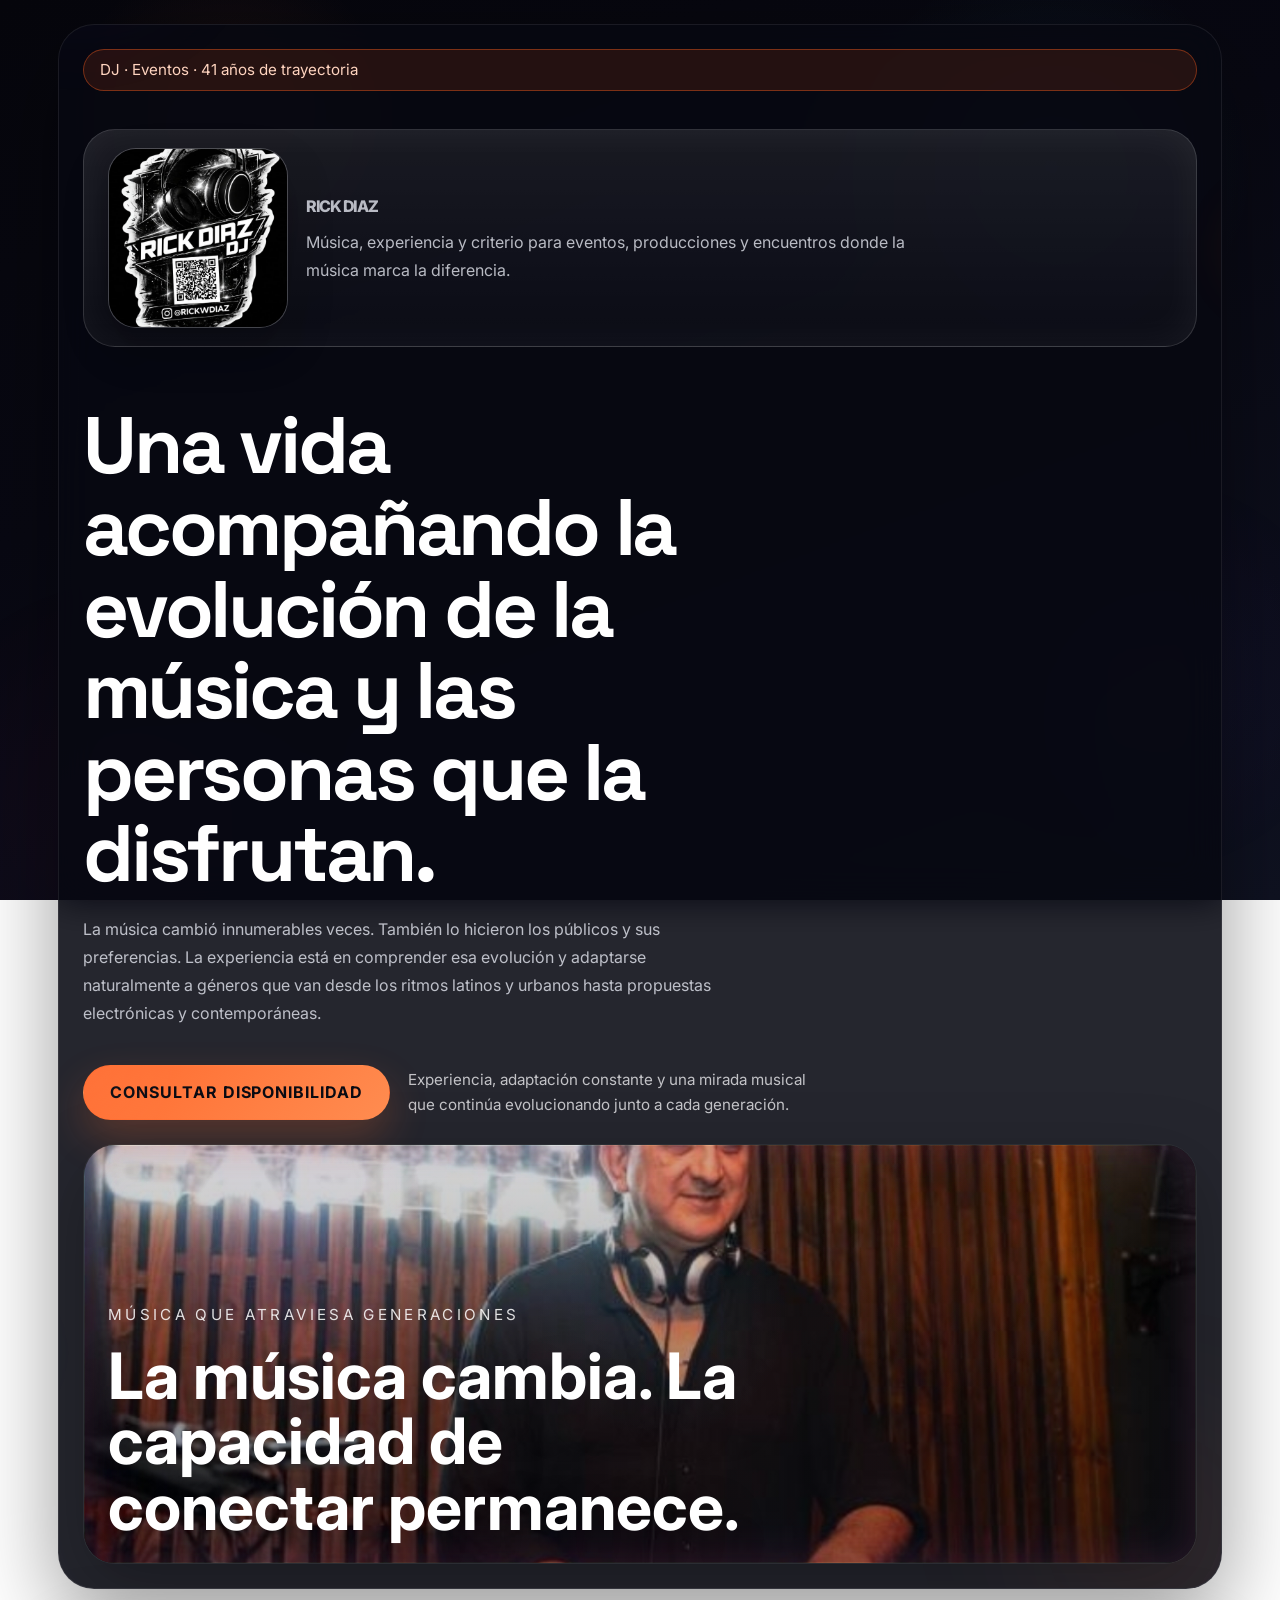
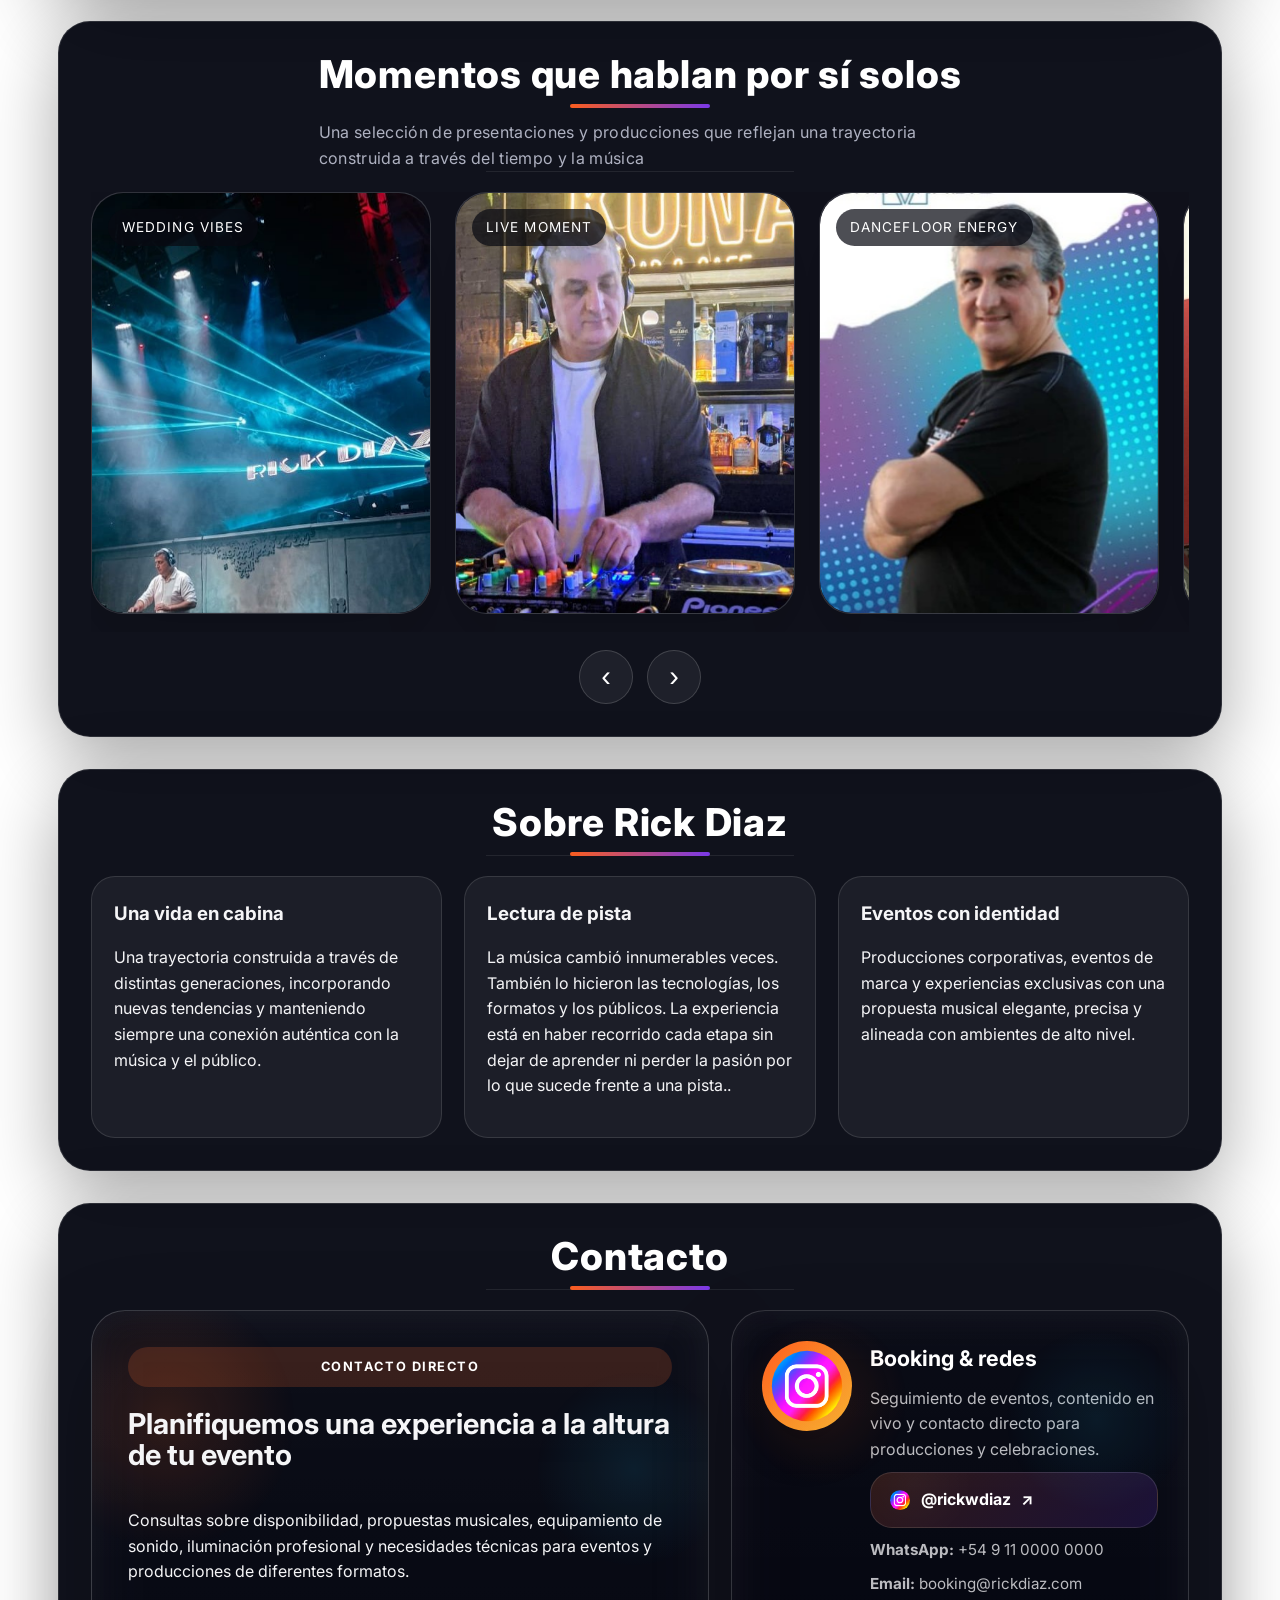
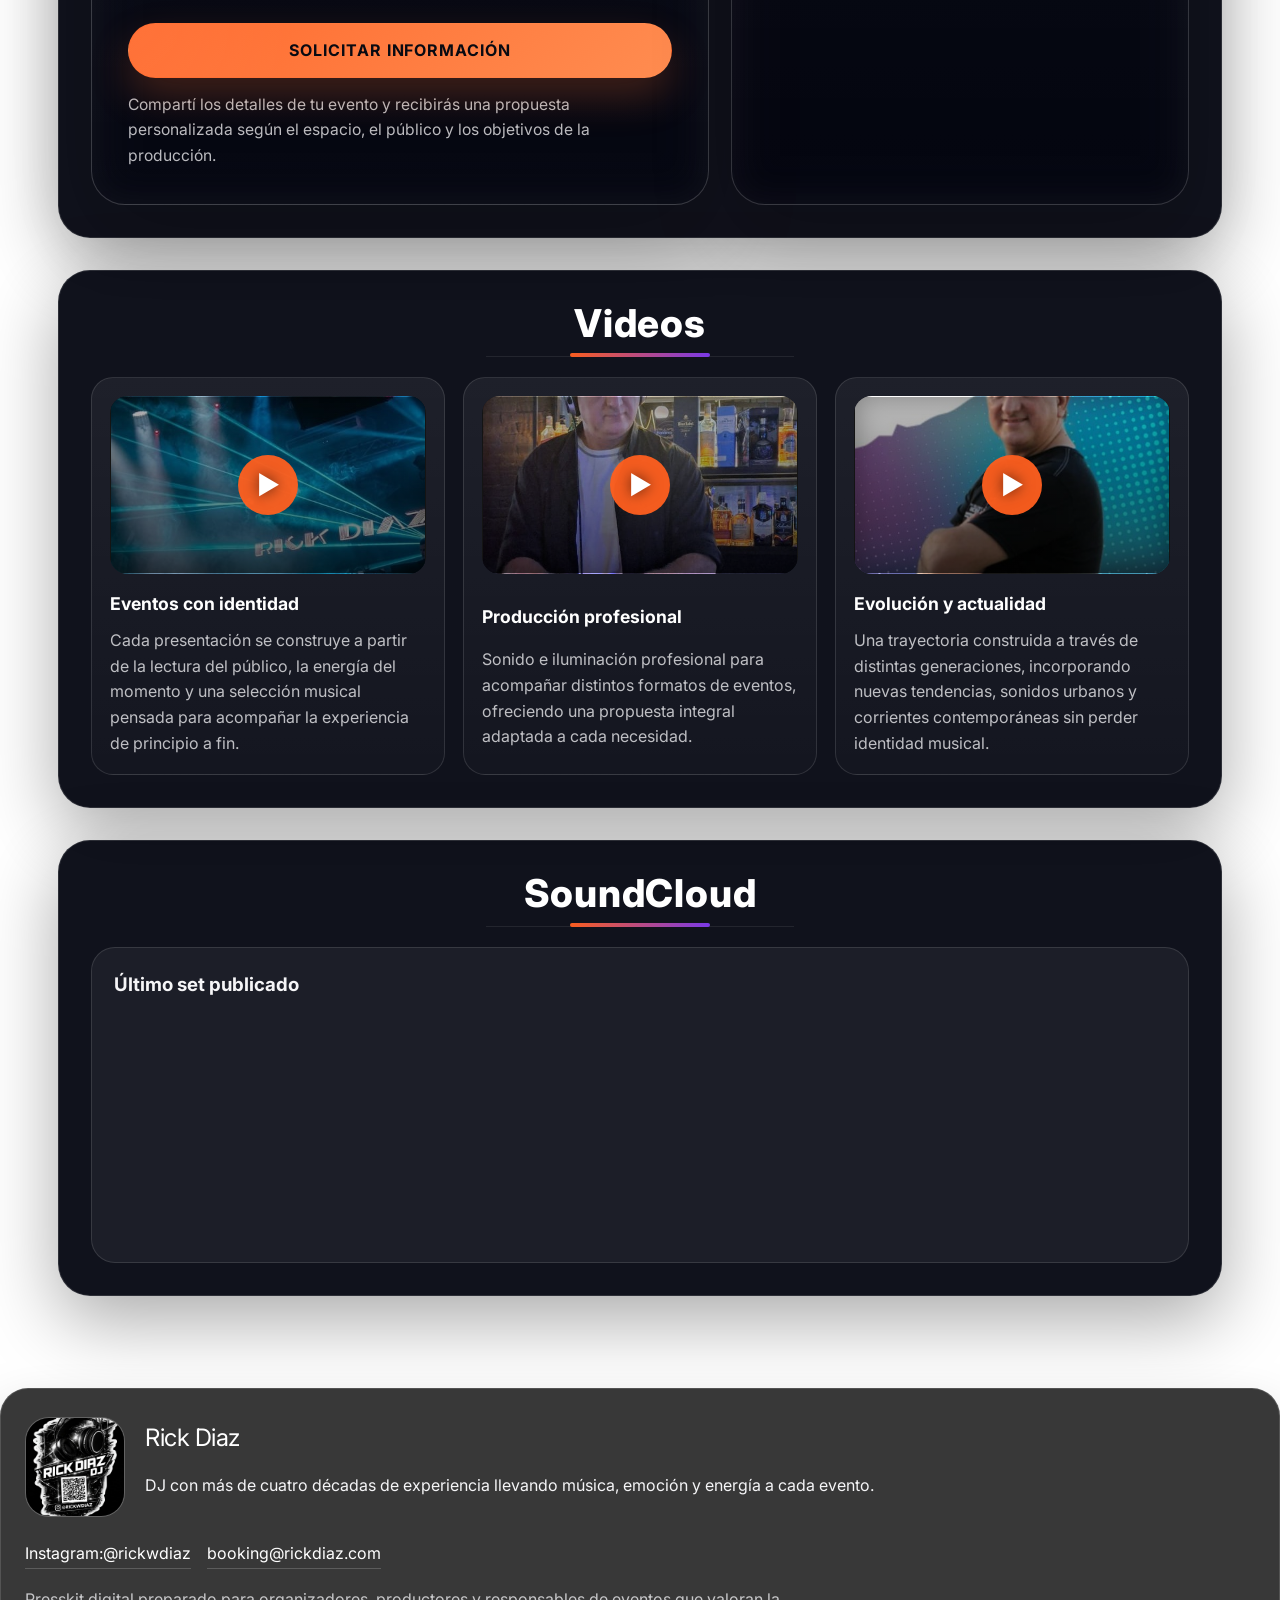
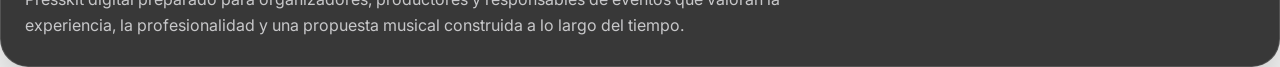
==== commit 7c3afc9d: "Nueva version" ====
--- a/index.html
+++ b/index.html
@@ -3,9 +3,11 @@
 <head>
   <meta charset="UTF-8" />
   <meta name="viewport" content="width=device-width, initial-scale=1.0" />
-  <title>Presskit DJ | Rick Diaz</title>
-  <meta property="og:title" content="Rick Diaz | Presskit DJ" />
-  <meta property="og:description" content="Rick Diaz es el DJ de eventos sociales: bodas, quince años, aniversarios y lanzamientos con 15 años de experiencia creando atmósferas magnéticas." />
+
+  <title>Rick Diaz | DJ & Presskit</title>
+
+  <meta property="og:title" content="Rick Diaz | DJ & Presskit" />
+  <meta property="og:description" content="Más de cuatro décadas conectando generaciones, pistas y emociones a través de la música." />
   <meta property="og:type" content="website" />
   <meta property="og:image" content="https://webonlineser.github.io/RickDiaz/img/logo/logo_1.jpeg" />
   <meta property="og:image:secure_url" content="https://webonlineser.github.io/RickDiaz/img/logo/logo_1.jpeg" />
@@ -14,252 +16,446 @@
   <meta property="og:image:height" content="630" />
   <meta property="og:url" content="https://webonlineser.github.io/RickDiaz/" />
   <meta property="og:site_name" content="Rick Diaz Presskit" />
+
   <meta name="twitter:card" content="summary_large_image" />
-  <meta name="twitter:title" content="Rick Diaz | Presskit DJ" />
-  <meta name="twitter:description" content="Rick Diaz es el DJ de eventos sociales: bodas, quince años, aniversarios y lanzamientos con 15 años de experiencia creando atmósferas magnéticas." />
+  <meta name="twitter:title" content="Rick Diaz | DJ & Presskit" />
+  <meta name="twitter:description" content="Una vida detrás de la música, creando noches memorables y pistas llenas desde hace más de 40 años." />
   <meta name="twitter:image" content="https://webonlineser.github.io/RickDiaz/img/logo/logo_1.jpeg" />
   <meta name="twitter:image:alt" content="Rick Diaz DJ presskit" />
+
   <link rel="preconnect" href="https://fonts.googleapis.com" />
   <link rel="preconnect" href="https://fonts.gstatic.com" crossorigin />
+
   <link href="https://fonts.googleapis.com/css2?family=Inter:wght@400;500;600;700;800&family=Space+Grotesk:wght@600;700;800&display=swap" rel="stylesheet" />
+
   <link rel="icon" href="img/favicon.svg" type="image/svg+xml" />
   <link rel="stylesheet" href="img/styles.css" />
 </head>
+
 <body>
+
   <main class="page">
+
+    <!-- HERO -->
     <header class="hero">
+
       <div class="hero-copy reveal">
-        <span class="hero-badge">Presskit · DJ · Eventos sociales</span>
+
+        <span class="hero-badge">
+          DJ · Eventos · 41 años de trayectoria
+        </span>
 
         <div class="hero-brand">
+
           <div class="hero-logo-card">
             <img src="img/logo/logo_1.jpeg" alt="Rick Diaz logo" />
           </div>
+
           <div class="hero-brand-text">
             <p class="brand-name">Rick Diaz</p>
-            <p class="brand-subtitle">DJ de bodas, quince años y eventos premium</p>
-          </div>
-        </div>
-
-        <h1>Cumbia, electrónica y rock para pistas que no paran.</h1>
-        <p>15 años armando fiestas populares, casamientos y eventos masivos con sonido preciso, energía festiva y una identidad visual de primer nivel.</p>
+            <p class="brand-subtitle">
+             Música, experiencia y criterio para eventos, producciones y encuentros donde la música marca la diferencia.
+            </p>
+          </div>
+
+        </div>
+
+        <h1>
+          <h1>
+  Una vida acompañando la evolución de la música y las personas que la disfrutan.
+</h1>
+        </h1>
+
+        <p>
+            La música cambió innumerables veces. También lo hicieron los públicos y sus preferencias. La experiencia está en comprender esa evolución y adaptarse naturalmente a géneros que van desde los ritmos latinos y urbanos hasta propuestas electrónicas y contemporáneas.
+
+        </p>
+
         <div class="hero-actions">
-          <a class="btn btn-primary" href="#contact-title" data-magnetic="true">Reservar fecha</a>
-          <span class="hero-note">Disponible para festivales, bodas y eventos en todo Argentina.</span>
-        </div>
+
+          <a class="btn btn-primary"
+             href="#contact-title"
+             data-magnetic="true">
+             Consultar disponibilidad
+          </a>
+
+          <span class="hero-note">
+             Experiencia, adaptación constante y una mirada musical que continúa evolucionando junto a cada generación.
+
+          </span>
+
+        </div>
+
       </div>
 
       <div class="hero-art reveal">
+
         <div class="hero-art-card">
+
+          <img class="hero-art-image"
+               src="img/foto_art.jpeg"
+               alt="Rick Diaz en cabina" />
+
           <div class="hero-art-glow"></div>
+
           <div class="hero-art-copy">
-            <p class="hero-art-label">Marca sonora con presencia</p>
-            <h2>Diseño visual para un set que se recuerda</h2>
-          </div>
-          <div class="hero-art-tag">DJ de eventos sociales</div>
-        </div>
+            <p class="hero-art-label">
+              Música que atraviesa generaciones
+            </p>
+
+            <h2>
+             La música cambia. La capacidad de conectar permanece.
+            </h2>
+          </div>
+
+          
+
+        </div>
+
       </div>
 
       <div class="hero-signal hero-signal--left"></div>
       <div class="hero-signal hero-signal--right"></div>
+
     </header>
 
+    <!-- GALERIA -->
     <section class="section reveal" aria-labelledby="gallery-title">
+
       <div class="section-heading-wrapper">
+
         <div>
-          <h2 id="gallery-title" class="section-heading">Instantes en alta tensión</h2>
-          <p class="section-subtitle">Cada frame es una cápsula de energía y emoción — el momento exacto donde la pista se enciende.</p>
-        </div>
-      </div>
+          <h2 id="gallery-title" class="section-heading">
+            Momentos que hablan por sí solos
+          </h2>
+
+          <p class="section-subtitle">
+           Una selección de presentaciones y producciones que reflejan una trayectoria construida a través del tiempo y la música
+          </p>
+        </div>
+
+      </div>
+
       <div class="gallery-carousel" aria-label="Galería de fotos">
+
         <article class="gallery-card">
           <div class="gallery-image">
             <img src="img/foto_1.jpeg" alt="Rick Diaz en boda" />
-            <span class="gallery-badge">Set live</span>
-            <div class="gallery-overlay">Ampliar imagen</div>
-          </div>
-        </article>
+            <span class="gallery-badge">Wedding vibes</span>
+            <div class="gallery-overlay">Ampliar imagen</div>
+          </div>
+        </article>
+
         <article class="gallery-card">
           <div class="gallery-image">
             <img src="img/foto_2.jpeg" alt="Rick Diaz en evento social" />
-            <span class="gallery-badge">High energy</span>
-            <div class="gallery-overlay">Ampliar imagen</div>
-          </div>
-        </article>
+            <span class="gallery-badge">Live moment</span>
+            <div class="gallery-overlay">Ampliar imagen</div>
+          </div>
+        </article>
+
         <article class="gallery-card">
           <div class="gallery-image">
             <img src="img/WhatsApp%20Image%202026-06-05%20at%2019.50.27.jpeg" alt="Rick Diaz en pista" />
-            <span class="gallery-badge">Pista llena</span>
-            <div class="gallery-overlay">Ampliar imagen</div>
-          </div>
-        </article>
+            <span class="gallery-badge">Dancefloor energy</span>
+            <div class="gallery-overlay">Ampliar imagen</div>
+          </div>
+        </article>
+
         <article class="gallery-card">
           <div class="gallery-image">
             <img src="img/WhatsApp%20Image%202026-06-05%20at%2019.51.10.jpeg" alt="Rick Diaz en show" />
-            <span class="gallery-badge">Show visual</span>
-            <div class="gallery-overlay">Ampliar imagen</div>
-          </div>
-        </article>
+            <span class="gallery-badge">Night session</span>
+            <div class="gallery-overlay">Ampliar imagen</div>
+          </div>
+        </article>
+
         <article class="gallery-card">
           <div class="gallery-image">
             <img src="img/WhatsApp%20Image%202026-06-05%20at%2019.58.29.jpeg" alt="Rick Diaz close up" />
-            <span class="gallery-badge">Momento clave</span>
-            <div class="gallery-overlay">Ampliar imagen</div>
-          </div>
-        </article>
+            <span class="gallery-badge">Classic sound</span>
+            <div class="gallery-overlay">Ampliar imagen</div>
+          </div>
+        </article>
+
         <article class="gallery-card">
           <div class="gallery-image">
             <img src="img/WhatsApp%20Image%202026-06-08%20at%2010.17.22.jpeg" alt="Rick Diaz performance" />
-            <span class="gallery-badge">Flow argentino</span>
-            <div class="gallery-overlay">Ampliar imagen</div>
-          </div>
-        </article>
-      </div>
+            <span class="gallery-badge">Live experience</span>
+            <div class="gallery-overlay">Ampliar imagen</div>
+          </div>
+        </article>
+
+      </div>
+
       <div class="gallery-controls">
         <button class="gallery-nav prev" aria-label="Galería anterior">‹</button>
         <button class="gallery-nav next" aria-label="Galería siguiente">›</button>
       </div>
+
     </section>
 
+    <!-- SOBRE MI -->
     <section class="section reveal" aria-labelledby="about-title">
+
       <div class="section-heading-wrapper">
-        <h2 id="about-title" class="section-heading">Sobre mí</h2>
-      </div>
+        <h2 id="about-title" class="section-heading">
+          Sobre Rick Diaz
+        </h2>
+      </div>
+
       <div class="about-wrap">
+
         <div class="about-card">
-          <h3>Perfil artístico</h3>
-          <p>Rick Diaz mezcla energía, técnica y sensibilidad para construir sets que van desde cumbia y electrónica hasta rock. Su propuesta está pensada para fiestas populares, bodas y eventos donde cada momento debe sentirse único.</p>
-        </div>
+          <h3>Una vida en cabina</h3>
+
+          <p>
+             Una trayectoria construida a través de distintas generaciones, incorporando nuevas tendencias y manteniendo siempre una conexión auténtica con la música y el público.
+
+          </p>
+        </div>
+
         <div class="about-card">
-          <h3>Estilo y enfoque</h3>
-          <p>Selección de tracks precisa, producción visual ajustada y una energía que mantiene la pista encendida. Ideal para clientes que buscan un DJ con presencia local y alcance profesional.</p>
-        </div>
+          <h3>Lectura de pista</h3>
+
+          <p>
+             La música cambió innumerables veces. También lo hicieron las tecnologías, los formatos y los públicos. La experiencia está en haber recorrido cada etapa sin dejar de aprender ni perder la pasión por lo que sucede frente a una pista..
+          </p>
+        </div>
+
         <div class="about-card">
-          <h3>Presskit DJ</h3>
-          <p>Material profesional preparado para presentaciones, reuniones con productoras y propuestas de contratación. Textos, imágenes y referencias que posicionan a Rick como la elección segura para eventos sociales.</p>
-        </div>
-      </div>
+          <h3>Eventos con identidad</h3>
+
+          <p>
+            Producciones corporativas, eventos de marca y experiencias exclusivas con una propuesta musical elegante, precisa y alineada con ambientes de alto nivel.
+          </p>
+        </div>
+
+      </div>
+
     </section>
 
+    <!-- CONTACTO -->
     <section class="section reveal" aria-labelledby="contact-title">
+
       <div class="section-heading-wrapper">
-        <h2 id="contact-title" class="section-heading">Contacto</h2>
-      </div>
+        <h2 id="contact-title" class="section-heading">
+          Contacto
+        </h2>
+      </div>
+
       <div class="social-panel">
+
         <div class="booking-card reveal">
-          <span class="booking-badge">Contratación inmediata</span>
-          <h3>Haz que tu próximo evento sea inolvidable</h3>
-          <p>Accede a una experiencia musical con producción visual y selección de sonido diseñada para que cada momento se sienta épico.</p>
-          <div class="booking-actions">
-            <a class="btn btn-primary" href="https://www.instagram.com/rickwdiaz?igsh=Zng5Zms5ZHB6YXcx" target="_blank" rel="noreferrer" data-magnetic="true">Ver perfil</a>
-            <p class="booking-caption">Responde rápido, cierra fechas y prepara shows con un DJ 100% profesional.</p>
-          </div>
-        </div>
+
+  <span class="booking-badge">
+    Contacto directo
+  </span>
+
+  <h3>
+    Planifiquemos una experiencia a la altura de tu evento
+  </h3>
+
+  <p>
+    Consultas sobre disponibilidad, propuestas musicales, equipamiento de sonido, iluminación profesional y necesidades técnicas para eventos y producciones de diferentes formatos.
+  </p>
+
+  <div class="booking-actions">
+
+    <a class="btn btn-primary"
+       href="https://www.instagram.com/rickwdiaz?igsh=Zng5Zms5ZHB6YXcx"
+       target="_blank"
+       rel="noreferrer"
+       data-magnetic="true">
+
+       Solicitar información
+
+    </a>
+
+    <p class="booking-caption">
+      Compartí los detalles de tu evento y recibirás una propuesta personalizada según el espacio, el público y los objetivos de la producción.
+    </p>
+
+  </div>
+
+</div>
+
         <div class="social-card instagram-card reveal">
+
           <div class="social-logo">
-            <img src="img/logo/instagram.svg" alt="Instagram logo" />
-          </div>
+            <img src="img/logo/instagram_1.jpg" alt="Instagram logo" />
+          </div>
+
           <div class="social-copy">
-            <h3>Booking & consultas</h3>
-            <p>Agenda fechas, shows y propuestas con un DJ que entiende la energía de fiestas populares y eventos premium.</p>
-            <a class="contact-link" href="https://www.instagram.com/rickwdiaz?igsh=Zng5Zms5ZHB6YXcx" target="_blank" rel="noreferrer" data-magnetic="true">
-              <img class="contact-icon" src="img/logo/instagram.svg" alt="Instagram" /> @rickwdiaz <span>↗</span>
+
+            <h3>Booking & redes</h3>
+
+            <p>
+              Seguimiento de eventos, contenido en vivo y contacto directo para producciones y celebraciones.
+            </p>
+
+            <a class="contact-link"
+               href="https://www.instagram.com/rickwdiaz?igsh=Zng5Zms5ZHB6YXcx"
+               target="_blank"
+               rel="noreferrer"
+               data-magnetic="true">
+
+              <img class="contact-icon"
+                   src="img/logo/instagram_1.jpg"
+                   alt="Instagram" />
+
+              @rickwdiaz
+              <span>↗</span>
+
             </a>
-            <p class="contact-meta"><strong>WhatsApp:</strong> +54 9 11 0000 0000</p>
-            <p class="contact-meta"><strong>Email:</strong> booking@rickdiaz.com</p>
-          </div>
-        </div>
-      </div>
+
+            <p class="contact-meta">
+              <strong>WhatsApp:</strong> +54 9 11 0000 0000
+            </p>
+
+            <p class="contact-meta">
+              <strong>Email:</strong> booking@rickdiaz.com
+            </p>
+
+          </div>
+
+        </div>
+
+      </div>
+
     </section>
 
+    <!-- VIDEOS -->
     <section class="section reveal" aria-labelledby="videos-title">
+
       <div class="section-heading-wrapper">
-        <h2 id="videos-title" class="section-heading">Videos</h2>
-      </div>
+        <h2 id="videos-title" class="section-heading">
+          Videos
+        </h2>
+      </div>
+
       <div class="video-grid">
-        <article class="video-card">
-          <div class="video-frame">
-            <div class="video-preview" style="background-image: url('img/foto_1.jpeg');">
-              <span class="preview-play">▶</span>
-            </div>
-            <video class="video-player" poster="img/foto_1.jpeg" controls preload="metadata" muted>
-              <source src="videos/1.mp4" type="video/mp4" />
-              Tu navegador no soporta video HTML5.
-            </video>
-          </div>
-          <div class="video-info">
-            <h3>Casamientos con groove emocional</h3>
-            <p>Sets pensados para celebraciones íntimas y elegantes, con transiciones suaves y momentos clave que mantienen la pista llena hasta el final.</p>
-          </div>
-        </article>
-        <article class="video-card">
-          <div class="video-frame">
-            <div class="video-preview" style="background-image: url('img/foto_2.jpeg');">
-              <span class="preview-play">▶</span>
-            </div>
-            <video class="video-player" poster="img/foto_2.jpeg" controls preload="metadata" muted>
-              <source src="videos/2.mp4" type="video/mp4" />
-              Tu navegador no soporta video HTML5.
-            </video>
-          </div>
-          <div class="video-info">
-            <h3>15 años y aniversarios premium</h3>
-            <p>Sonidos que acompañan momentos clave, creando una experiencia sonora que acompaña desde la recepción hasta el after party.</p>
-          </div>
-        </article>
-        <article class="video-card">
-          <div class="video-frame">
-            <div class="video-preview" style="background-image: url('img/WhatsApp%20Image%202026-06-05%20at%2019.50.27.jpeg');">
-              <span class="preview-play">▶</span>
-            </div>
-            <video class="video-player" poster="img/WhatsApp%20Image%202026-06-05%20at%2019.50.27.jpeg" controls preload="metadata" muted>
-              <source src="videos/3.mp4" type="video/mp4" />
-              Tu navegador no soporta video HTML5.
-            </video>
-          </div>
-          <div class="video-info">
-            <h3>Eventos sociales y shows corporativos</h3>
-            <p>Performance adaptable para fiestas privadas, eventos corporativos y lanzamientos con una estética sonora refinada y potente.</p>
-          </div>
-        </article>
-      </div>
+
+       <article class="video-card"> <div class="video-frame"> <div class="video-preview" style="background-image: url('img/foto_1.jpeg');"> <span class="preview-play">▶</span> </div> <video class="video-player" poster="img/foto_1.jpeg" controls preload="metadata" muted> <source src="videos/1.mp4" type="video/mp4" /> Tu navegador no soporta video HTML5. </video> </div> <div class="video-info"> <h3> Eventos con identidad </h3> <p> Cada presentación se construye a partir de la lectura del público, la energía del momento y una selección musical pensada para acompañar la experiencia de principio a fin. </p> </div> </article> <article class="video-card"> <div class="video-frame"> <div class="video-preview" style="background-image: url('img/foto_2.jpeg');"> <span class="preview-play">▶</span> </div> <video class="video-player" poster="img/foto_2.jpeg" controls preload="metadata" muted> <source src="videos/2.mp4" type="video/mp4" /> Tu navegador no soporta video HTML5. </video> </div> <div class="video-info"> <h3> Producción profesional </h3> <p> Sonido e iluminación profesional para acompañar distintos formatos de eventos, ofreciendo una propuesta integral adaptada a cada necesidad. </p> </div> </article> <article class="video-card"> <div class="video-frame"> <div class="video-preview" style="background-image: url('img/WhatsApp%20Image%202026-06-05%20at%2019.50.27.jpeg');"> <span class="preview-play">▶</span> </div> <video class="video-player" poster="img/WhatsApp%20Image%202026-06-05%20at%2019.50.27.jpeg" controls preload="metadata" muted> <source src="videos/3.mp4" type="video/mp4" /> Tu navegador no soporta video HTML5. </video> </div> <div class="video-info"> <h3> Evolución y actualidad </h3> <p> Una trayectoria construida a través de distintas generaciones, incorporando nuevas tendencias, sonidos urbanos y corrientes contemporáneas sin perder identidad musical. </p> </div> </article>
+
+      </div>
+
     </section>
 
+    <!-- SOUNDCLOUD -->
     <section class="section reveal" aria-labelledby="soundcloud-title">
+
       <div class="section-heading-wrapper">
-        <h2 id="soundcloud-title" class="section-heading">SoundCloud</h2>
-      </div>
+        <h2 id="soundcloud-title" class="section-heading">
+          SoundCloud
+        </h2>
+      </div>
+
       <div class="player-card">
-        <h3>Último set</h3>
-        <iframe title="SoundCloud player" allow="autoplay" src="https://w.soundcloud.com/player/?url=https%3A//soundcloud.com/ricardo-diaz-132877867/all-the-senses-14-septiembre-20-progressive-house%3Futm_source%3Dclipboard%26utm_medium%3Dtext%26utm_campaign%3Dsocial_sharing&color=%23ff5f1f&auto_play=false&hide_related=true&show_comments=false&show_user=true&show_reposts=false&show_teaser=true"></iframe>
-      </div>
+
+        <h3>
+          Último set publicado
+        </h3>
+
+        <iframe
+          title="SoundCloud player"
+          allow="autoplay"
+          src="https://w.soundcloud.com/player/?url=https%3A//soundcloud.com/ricardo-diaz-132877867/all-the-senses-14-septiembre-20-progressive-house%3Futm_source%3Dclipboard%26utm_medium%3Dtext%26utm_campaign%3Dsocial_sharing&color=%23ff5f1f&auto_play=false&hide_related=true&show_comments=false&show_user=true&show_reposts=false&show_teaser=true">
+        </iframe>
+
+      </div>
+
     </section>
+
   </main>
 
-  <div class="image-zoom-overlay" id="imageZoomOverlay" aria-hidden="true">
+  <!-- MOBILE BAR -->
+  <div class="mobile-action-bar">
+    <a class="btn btn-primary"
+       href="#contact-title"
+       data-magnetic="true">
+
+       Reservar fecha
+    </a>
+  </div>
+
+  <!-- ZOOM -->
+  <div class="image-zoom-overlay"
+       id="imageZoomOverlay"
+       aria-hidden="true">
+
     <div class="overlay-backdrop"></div>
-    <div class="overlay-content" role="dialog" aria-modal="true">
-      <button class="overlay-close" id="overlayClose" aria-label="Cerrar vista ampliada">×</button>
-      <img src="" alt="Imagen ampliada" id="overlayImage" />
-      <p class="overlay-caption">Toca fuera de la imagen o presiona ESC para cerrar.</p>
+
+    <div class="overlay-content"
+         role="dialog"
+         aria-modal="true">
+
+      <button class="overlay-close"
+              id="overlayClose"
+              aria-label="Cerrar vista ampliada">
+
+        ×
+      </button>
+
+      <img src=""
+           alt="Imagen ampliada"
+           id="overlayImage" />
+
+      <p class="overlay-caption">
+        Toca fuera de la imagen o presiona ESC para cerrar.
+      </p>
+
     </div>
+
   </div>
 
+  <!-- FOOTER -->
   <footer class="site-footer">
+
     <div class="footer-brand">
-      <div class="footer-logo"><img src="img/logo/logo_1.jpeg" alt="Rick Diaz logo" /></div>
+
+      <div class="footer-logo">
+        <img src="img/logo/logo_1.jpeg" alt="Rick Diaz logo" />
+      </div>
+
       <div>
-        <p class="footer-brand-name">Rick Diaz</p>
-        <p>DJ especializado en bodas, quince años, aniversarios y eventos sociales con más de 15 años de experiencia en cabinas premium.</p>
-      </div>
+
+        <p class="footer-brand-name">
+          Rick Diaz
+        </p>
+
+        <p>
+            DJ con más de cuatro décadas de experiencia llevando música, emoción y energía a cada evento.
+
+          </p>
+
+      </div>
+
     </div>
+
     <div class="footer-links">
-      <a href="https://www.instagram.com/rickwdiaz?igsh=Zng5Zms5ZHB6YXcx" target="_blank" rel="noreferrer">Instagram @rickwdiaz</a>
-      <a href="mailto:booking@rickdiaz.com">booking@rickdiaz.com</a>
+
+      <a href="https://www.instagram.com/rickwdiaz?igsh=Zng5Zms5ZHB6YXcx"
+         target="_blank"
+         rel="noreferrer">
+
+         Instagram:@rickwdiaz
+      </a>
+
+      <a href="mailto:booking@rickdiaz.com">
+        booking@rickdiaz.com
+      </a>
+
     </div>
-    <p class="footer-note">Presskit digital listo para enviar a productores, organizadores y venues que buscan una identidad sonora y visual memorable.</p>
+
+    <p class="footer-note">
+        Presskit digital preparado para organizadores, productores y responsables de eventos que valoran la experiencia, la profesionalidad y una propuesta musical construida a lo largo del tiempo.
+
+    </p>
+
   </footer>
 
   <script src="img/script.js"></script>
+
 </body>
 </html>
--- a/img/styles.css
+++ b/img/styles.css
@@ -124,80 +124,72 @@
   position: relative;
   display: grid;
   gap: 24px;
-  align-items: center;
-  grid-template-columns: 1.2fr 0.8fr;
-  padding: 32px;
-  border: 1px solid rgba(255,255,255,0.1);
-  border-radius: 32px;
-  background: radial-gradient(circle at top left, rgba(255, 107, 47, 0.14), transparent 24%),
-    radial-gradient(circle at bottom right, rgba(40, 197, 255, 0.1), transparent 24%),
-    var(--panel);
-  backdrop-filter: blur(22px);
-  box-shadow: var(--shadow);
+  grid-template-columns: 1fr;
+  padding: 24px;
+  border-radius: 36px;
+  background: rgba(7, 9, 18, 0.88);
+  border: 1px solid rgba(255,255,255,0.08);
+  box-shadow: 0 28px 90px rgba(0,0,0,0.40);
   overflow: hidden;
-  perspective: 1400px;
-}
-
-.hero::before {
-  content: "";
-  position: absolute;
-  top: 10%;
-  left: -8%;
-  width: 360px;
-  height: 360px;
-  border-radius: 50%;
-  background: rgba(255, 107, 47, 0.1);
-  filter: blur(60px);
-  pointer-events: none;
-}
-
+  backdrop-filter: blur(18px);
+}
+
+.hero::before,
 .hero::after {
   content: "";
   position: absolute;
-  bottom: 12%;
-  right: -10%;
+  border-radius: 50%;
+  pointer-events: none;
+  z-index: 0;
+}
+
+.hero::before {
+  top: -18%;
+  left: -12%;
+  width: 320px;
+  height: 320px;
+  background: radial-gradient(circle, rgba(124, 58, 237, 0.18), transparent 48%);
+  filter: blur(60px);
+}
+
+.hero::after {
+  right: -12%;
+  bottom: -10%;
   width: 420px;
   height: 420px;
-  border-radius: 50%;
-  background: rgba(40, 197, 255, 0.08);
-  filter: blur(70px);
-  pointer-events: none;
+  background: radial-gradient(circle, rgba(255, 107, 47, 0.16), transparent 44%);
+  filter: blur(76px);
 }
 
 .hero-signal {
   position: absolute;
   border-radius: 50%;
   pointer-events: none;
-  opacity: 0.82;
-  filter: blur(28px);
+  opacity: 0.7;
+  filter: blur(22px);
   z-index: 0;
   will-change: transform, opacity;
 }
 
 .hero-signal--left,
 .hero-signal--right {
-  animation: pulseGlow 12s ease-in-out infinite;
+  animation: pulseGlow 14s ease-in-out infinite;
 }
 
 .hero-signal--left {
-  width: 240px;
-  height: 240px;
-  left: -12%;
-  bottom: 14%;
-  background: radial-gradient(circle, rgba(255, 107, 47, 0.22), transparent 46%);
+  width: 220px;
+  height: 220px;
+  left: -16%;
+  bottom: 8%;
+  background: radial-gradient(circle, rgba(40, 197, 255, 0.22), transparent 44%);
 }
 
 .hero-signal--right {
-  width: 280px;
-  height: 280px;
-  right: -14%;
-  top: 8%;
-  background: radial-gradient(circle, rgba(40, 197, 255, 0.2), transparent 44%);
-}
-
-@keyframes pulseGlow {
-  0%, 100% { transform: scale(1); opacity: 0.75; }
-  50% { transform: scale(1.08); opacity: 0.92; }
+  width: 260px;
+  height: 260px;
+  right: -16%;
+  top: 6%;
+  background: radial-gradient(circle, rgba(255, 95, 31, 0.16), transparent 42%);
 }
 
 .reveal {
@@ -229,35 +221,36 @@
 
 .hero-copy {
   position: relative;
-  z-index: 1;
+  z-index: 2;
+  display: grid;
+  gap: 20px;
 }
 .hero-copy p {
-  margin: 0 0 16px;
-  color: var(--muted);
-  font-size: 1.05rem;
-  max-width: 620px;
+  margin: 0;
+  color: rgba(238, 241, 250, 0.76);
+  font-size: 1rem;
+  max-width: 640px;
+  line-height: 1.75;
 }
 .hero-copy h1 {
-  margin: 0 0 20px;
+  margin: 0;
   font-family: 'Space Grotesk', 'Inter', sans-serif;
-  font-size: clamp(2.6rem, 5vw, 5.4rem);
+  font-size: clamp(2.6rem, 8vw, 5rem);
   line-height: 1.02;
   color: #ffffff;
-  letter-spacing: -0.02em;
-  text-transform: none;
-  text-shadow: 0 20px 60px rgba(0,0,0,0.24);
-  max-width: 740px;
-  position: relative;
-  overflow: hidden;
+  letter-spacing: -0.04em;
+  font-weight: 800;
+  max-width: 760px;
 }
 .hero-copy h1::before {
   content: '';
   position: absolute;
   inset: 0;
-  background: linear-gradient(110deg, rgba(255,255,255,0.12), transparent 55%, rgba(255,255,255,0.05));
-  transform: translateX(-110%);
+  background: linear-gradient(110deg, rgba(255,255,255,0.1), transparent 52%, rgba(255,255,255,0.02));
+  transform: translateX(-115%);
   pointer-events: none;
-  animation: textSweep 8s ease-in-out infinite;
+  animation: textSweep 8.5s ease-in-out infinite;
+  opacity: 0.28;
 }
 
 @keyframes textSweep {
@@ -415,89 +408,101 @@
   position: relative;
   width: 100%;
   min-height: 420px;
-  padding: 40px 32px;
   border-radius: 32px;
   overflow: hidden;
-  border: 1px solid rgba(255,255,255,0.14);
-  background: radial-gradient(circle at 22% 16%, rgba(255, 95, 31, 0.22), transparent 22%),
-    radial-gradient(circle at 78% 24%, rgba(124, 58, 237, 0.18), transparent 28%),
-    linear-gradient(180deg, rgba(255,255,255,0.06), rgba(255,255,255,0.03));
-  box-shadow: inset 0 0 58px rgba(0,0,0,0.42), 0 24px 65px rgba(0,0,0,0.22);
-  transition: transform 0.9s ease, border-color 0.45s ease, box-shadow 0.4s ease;
-  transform-style: preserve-3d;
-  transform: translateY(var(--hero-offset, 0px));
-}
-
-.hero-art-card:hover {
-  transform: translateY(calc(var(--hero-offset, 0px) - 6px)) scale(1.01);
-  border-color: rgba(255, 107, 47, 0.34);
-  box-shadow: inset 0 0 65px rgba(0,0,0,0.44), 0 28px 82px rgba(0,0,0,0.26);
+  background: rgba(10, 12, 20, 0.38);
+  border: 1px solid rgba(255,255,255,0.08);
+  box-shadow: 0 22px 70px rgba(0,0,0,0.30);
+  transition: transform 0.35s ease, border-color 0.35s ease, box-shadow 0.35s ease;
+}
+
+.hero-art-image {
+  position: absolute;
+  inset: 0;
+  width: 100%;
+  height: 100%;
+  object-fit: cover;
+  object-position: center;
+  z-index: 1;
+  filter: brightness(0.88) saturate(1.12);
 }
 
 .hero-art-card::before {
   content: '';
   position: absolute;
-  inset: -12% -8% -12% -8%;
-  background: radial-gradient(circle at 50% 20%, rgba(255,255,255,0.14), transparent 18%);
+  inset: 0;
+  background: linear-gradient(180deg, rgba(7, 9, 18, 0.04), rgba(7, 9, 18, 0.42));
   pointer-events: none;
-  opacity: 0.45;
-  filter: blur(30px);
+  z-index: 2;
 }
 
 .hero-art-card::after {
   content: '';
   position: absolute;
-  inset: 20% 10% 20% 10%;
+  inset: 0;
   border: 1px solid rgba(255,255,255,0.08);
-  border-radius: 28px;
+  box-shadow: inset 0 0 48px rgba(80, 54, 176, 0.18), inset 0 0 34px rgba(255, 95, 31, 0.10);
   pointer-events: none;
+  z-index: 3;
 }
 
 .hero-art-glow {
   position: absolute;
   inset: 0;
-  background: radial-gradient(circle at 20% 20%, rgba(255,95,31,0.24), transparent 18%),
-    radial-gradient(circle at 80% 35%, rgba(124,58,237,0.18), transparent 20%);
-  opacity: 0.85;
+  background: radial-gradient(circle at 18% 20%, rgba(124,58,237,0.18), transparent 16%),
+    radial-gradient(circle at 78% 24%, rgba(255,95,31,0.14), transparent 16%),
+    radial-gradient(circle at 52% 40%, rgba(56,189,248,0.10), transparent 20%);
+  opacity: 0.72;
   pointer-events: none;
+  mix-blend-mode: screen;
+  z-index: 4;
 }
 
 .hero-art-copy {
-  position: relative;
-  z-index: 1;
-  display: grid;
-  gap: 18px;
-  max-width: 680px;
+  position: absolute;
+  bottom: 24px;
+  left: 24px;
+  right: 24px;
+  z-index: 5;
+  display: grid;
+  gap: 16px;
+  max-width: 640px;
 }
 
 .hero-art-label {
   margin: 0;
   font-size: 0.95rem;
-  letter-spacing: 0.2em;
+  letter-spacing: 0.22em;
   text-transform: uppercase;
-  color: rgba(255,255,255,0.8);
+  color: rgba(255,255,255,0.85);
 }
 
 .hero-art-copy h2 {
   margin: 0;
-  font-size: clamp(2rem, 3.5vw, 3.6rem);
-  line-height: 1.05;
+  font-size: clamp(2.4rem, 7vw, 4rem);
+  line-height: 1.02;
   color: #ffffff;
-  letter-spacing: 0;
+  text-shadow: 0 20px 48px rgba(0, 0, 0, 0.30);
 }
 
 .hero-art-tag {
   position: absolute;
-  left: 16px;
-  bottom: 16px;
-  padding: 12px 18px;
+  left: 24px;
+  top: 24px;
+  padding: 10px 16px;
   border-radius: 999px;
-  background: rgba(0, 0, 0, 0.55);
+  background: rgba(0, 0, 0, 0.36);
   color: #fff;
-  font-size: 0.95rem;
+  font-size: 0.92rem;
   letter-spacing: 0.08em;
   text-transform: uppercase;
-  border: 1px solid rgba(255,255,255,0.1);
+  border: 1px solid rgba(255,255,255,0.10);
+  z-index: 5;
+}
+
+.hero-art-card:hover {
+  transform: translateY(-3px);
+  box-shadow: 0 30px 100px rgba(0,0,0,0.36);
 }
 
 .section {
@@ -791,7 +796,7 @@
 
 .social-panel {
   display: grid;
-  grid-template-columns: 1.1fr 0.9fr;
+  grid-template-columns: minmax(0, 1.35fr) minmax(0, 1fr);
   gap: 22px;
   align-items: stretch;
 }
@@ -858,14 +863,14 @@
   margin: 0;
   color: var(--muted);
   font-size: 0.98rem;
-  max-width: 520px;
+  max-width: 620px;
 }
 
 .instagram-card {
   display: grid;
-  grid-template-columns: auto 1fr;
+  grid-template-columns: min-content 1fr;
   gap: 18px;
-  align-items: center;
+  align-items: start;
   width: 100%;
   padding: 30px;
   border-radius: 34px;
@@ -933,7 +938,7 @@
 .social-copy p {
   margin: 0;
   color: var(--muted);
-  max-width: 620px;
+  max-width: 100%;
 }
 
 .contact-link {
@@ -976,6 +981,25 @@
   margin: 8px 0 0;
   color: var(--muted);
   font-size: 0.95rem;
+}
+
+@media (max-width: 980px) {
+  .social-panel {
+    grid-template-columns: 1fr;
+  }
+
+  .instagram-card {
+    grid-template-columns: 1fr;
+    text-align: center;
+  }
+
+  .social-logo {
+    margin: 0 auto;
+  }
+
+  .contact-link {
+    justify-content: center;
+  }
 }
 
 .player-card iframe {
@@ -1221,69 +1245,220 @@
   font-size: 0.95rem;
 }
 
-body.overlay-active .page {
-  filter: blur(14px) brightness(0.88);
-}
-
-@media (max-width: 980px) {
+.mobile-action-bar {
+  display: none;
+}
+
+@media (max-width: 720px) {
+  .page {
+    padding: 18px 16px 54px;
+  }
+
   .hero {
+    padding: 20px;
+    gap: 18px;
+    border-radius: 28px;
+    background: rgba(6, 8, 20, 0.95);
+    box-shadow: 0 26px 66px rgba(0,0,0,0.30);
+  }
+
+  .hero-copy h1 {
+    font-size: clamp(2.4rem, 8vw, 3.2rem);
+    line-height: 1.08;
+  }
+
+  .hero-copy p {
+    font-size: 1rem;
+    max-width: 100%;
+    margin-bottom: 16px;
+  }
+
+  .hero-actions {
+    flex-direction: column;
+    align-items: stretch;
+    gap: 14px;
+    margin-top: 16px;
+  }
+
+  .btn {
+    padding: 16px 20px;
+    min-height: 56px;
+    width: 100%;
+  }
+
+  .hero-note {
+    font-size: 0.98rem;
+    max-width: 100%;
+  }
+
+  .hero-brand {
+    gap: 14px;
+    padding: 18px 18px;
+    align-items: flex-start;
+  }
+
+  .hero-logo-card {
+    width: 150px;
+    height: 150px;
+  }
+
+  .brand-name {
+    font-size: clamp(2rem, 8vw, 3rem);
+  }
+
+  .hero-art {
+    min-height: 300px;
+  }
+
+  .hero-art-card {
+    padding: 30px 24px;
+    min-height: auto;
+  }
+
+  .hero-art-copy {
+    gap: 14px;
+  }
+
+  .hero-art-tag {
+    left: 12px;
+    bottom: 12px;
+    padding: 10px 16px;
+  }
+
+  .gallery-carousel {
+    gap: 18px;
+    padding-left: 16px;
+    padding-bottom: 20px;
+    scroll-snap-type: x mandatory;
+    -webkit-overflow-scrolling: touch;
+    touch-action: pan-x;
+  }
+
+  .gallery-card {
+    flex: 0 0 86vw;
+    min-width: 86vw;
+    max-width: 92vw;
+    border-radius: 28px;
+  }
+
+  .gallery-image img {
+    height: auto;
+    aspect-ratio: 4 / 5;
+  }
+
+  .gallery-controls {
+    display: none;
+  }
+
+  .section {
+    padding: 24px;
+    margin-top: 28px;
+    border-radius: 28px;
+  }
+
+  .section-heading {
+    font-size: clamp(1.9rem, 6vw, 2.8rem);
+  }
+
+  .section-subtitle {
+    font-size: 0.98rem;
+    max-width: 100%;
+  }
+
+  .about-wrap,
+  .social-panel,
+  .video-grid {
+    gap: 18px;
+  }
+
+  .about-card,
+  .booking-card,
+  .instagram-card,
+  .video-card,
+  .player-card {
+    padding: 20px;
+    border-radius: 24px;
+  }
+
+  .booking-card {
+    padding: 28px 22px;
+  }
+
+  .instagram-card {
     grid-template-columns: 1fr;
-  }
-
-  .hero-art {
-    min-height: 340px;
-  }
-
-  .gallery-card {
-    flex: 0 0 min(280px, 100%);
-  }
-
-  .social-panel,
-  .about-wrap,
-  .video-grid {
-    grid-template-columns: 1fr;
-  }
-
-  .social-panel {
-    gap: 20px;
+    padding: 24px;
+  }
+
+  .social-logo {
+    width: 84px;
+    height: 84px;
+  }
+
+  .social-copy h3 {
+    font-size: 1.25rem;
+  }
+
+  .contact-link {
+    width: 100%;
+    padding: 14px 16px;
   }
 
   .video-grid {
     gap: 16px;
   }
-}
-
-@media (max-width: 720px) {
-  .page {
-    padding: 20px 16px 44px;
-  }
-
-  .hero {
-    padding: 24px;
-    gap: 20px;
-  }
-
-  .hero-copy h1 {
-    font-size: clamp(2.4rem, 7vw, 3.4rem);
-  }
-
-  .hero-brand,
-  .booking-card,
-  .instagram-card,
-  .about-card,
-  .video-card,
-  .section {
-    border-radius: 24px;
-  }
-
-  .gallery-carousel {
-    gap: 16px;
+
+  .player-card iframe {
+    min-height: 200px;
   }
 
   .hero::before,
   .hero::after,
   .hero-signal {
     display: none;
+  }
+
+  .hero-art-card {
+    min-height: 68vh;
+    padding: 0;
+    border-radius: 24px;
+    background: none;
+    border: none;
+    box-shadow: none;
+  }
+
+  .hero-art-card::before,
+  .hero-art-card::after,
+  .hero-art-glow {
+    display: none;
+  }
+
+  .hero-art-copy {
+    position: absolute;
+    bottom: 24px;
+    left: 16px;
+    right: 16px;
+    padding: 16px 18px;
+    background: rgba(0, 0, 0, 0.24);
+    border-radius: 18px;
+    box-shadow: none;
+  }
+
+  .hero-art-tag {
+    position: absolute;
+    left: 16px;
+    top: 16px;
+    margin: 0;
+    transform: none;
+    background: rgba(0, 0, 0, 0.52);
+    padding: 10px 16px;
+  }
+
+  body::before,
+  body::after {
+    opacity: 0.18;
+    filter: none;
+    animation: none;
+    background-size: 240px 240px;
   }
 }
 
@@ -1354,8 +1529,19 @@
 
 @media (max-width: 900px) {
   .hero,
-  .about-wrap {
+  .about-wrap,
+  .social-panel {
     grid-template-columns: 1fr;
+  }
+
+  .instagram-card {
+    grid-template-columns: 1fr !important;
+    align-items: stretch;
+  }
+
+  .instagram-card .social-logo {
+    justify-self: center;
+    margin: 0 auto 10px;
   }
 
   .gallery-carousel {
@@ -1368,9 +1554,179 @@
 }
 
 @media (max-width: 600px) {
-  .page { padding: 14px 12px 40px; }
-  .hero, .section { padding: 16px; border-radius: 18px; }
-  .gallery-grid { grid-template-columns: 1fr; }
-  .section-title { width: min(220px, 80%); }
-  .hero-title-image { width: min(260px, 100%); }
-}
+  .page {
+    padding: 14px 12px 52px;
+  }
+
+  .hero,
+  .section {
+    padding: 16px;
+    border-radius: 20px;
+  }
+
+  .hero-copy h1 {
+    font-size: clamp(2.2rem, 10vw, 2.8rem);
+  }
+
+  .hero-copy p {
+    font-size: 0.98rem;
+  }
+
+  .hero-brand {
+    padding: 16px;
+    flex-direction: column;
+    align-items: stretch;
+  }
+
+  .hero-logo-card {
+    width: 130px;
+    height: 130px;
+  }
+
+  .hero-actions {
+    gap: 12px;
+  }
+
+  .btn {
+    padding: 16px 18px;
+  }
+
+  .gallery-card {
+    flex: 0 0 92vw;
+    min-width: 92vw;
+    max-width: 98vw;
+  }
+
+  .gallery-image img {
+    aspect-ratio: 3 / 4;
+    height: auto;
+  }
+
+  .gallery-badge {
+    top: 12px;
+    left: 12px;
+    padding: 6px 12px;
+    font-size: 0.82rem;
+  }
+
+  .hero-art-copy h2 {
+    font-size: clamp(1.8rem, 7vw, 2.4rem);
+  }
+
+  .booking-card,
+  .instagram-card,
+  .video-card,
+  .about-card {
+    padding: 18px;
+  }
+
+  .booking-card {
+    padding: 24px 18px;
+  }
+
+  .social-logo {
+    width: 72px;
+    height: 72px;
+  }
+
+  .social-copy h3 {
+    font-size: 1.15rem;
+  }
+
+  .video-card {
+    gap: 14px;
+  }
+
+  .video-info h3 {
+    font-size: 1.05rem;
+  }
+
+  .player-card iframe {
+    min-height: 180px;
+  }
+
+  .social-card {
+    align-items: flex-start;
+  }
+
+  .footer-brand {
+    gap: 16px;
+  }
+
+  .footer-links {
+    flex-direction: column;
+    gap: 12px;
+  }
+
+  .footer-logo {
+    width: 84px;
+    height: 84px;
+  }
+
+  .footer-brand-name {
+    font-size: 1.3rem;
+  }
+
+  .image-zoom-overlay {
+    backdrop-filter: none;
+    background: rgba(0,0,0,0.96);
+  }
+
+  .overlay-content {
+    width: 94vw;
+    padding: 18px;
+  }
+
+  .overlay-close {
+    width: 40px;
+    height: 40px;
+    top: 12px;
+    right: 12px;
+  }
+
+  .overlay-caption {
+    font-size: 0.9rem;
+  }
+
+  .mobile-action-bar {
+    display: grid;
+    position: fixed;
+    left: 12px;
+    right: 12px;
+    bottom: 12px;
+    z-index: 30;
+    padding: 14px;
+    border-radius: 24px;
+    background: rgba(6,8,18,0.92);
+    border: 1px solid rgba(255,255,255,0.16);
+    box-shadow: 0 24px 60px rgba(0,0,0,0.28);
+    backdrop-filter: blur(18px);
+  }
+
+  .mobile-action-bar .btn {
+    width: 100%;
+  }
+}
+
+@media (hover: none) {
+  .btn-primary:hover,
+  .gallery-card:hover,
+  .video-card:hover,
+  .about-card:hover,
+  .social-card:hover,
+  .player-card:hover,
+  .booking-card:hover,
+  .contact-link:hover,
+  .hero-logo-card:hover {
+    transform: none;
+    box-shadow: none;
+  }
+
+  .gallery-card:active,
+  .video-card:active,
+  .btn-primary:active,
+  .contact-link:active,
+  .gallery-nav:active {
+    transform: translateY(-2px) scale(1.01);
+  }
+}
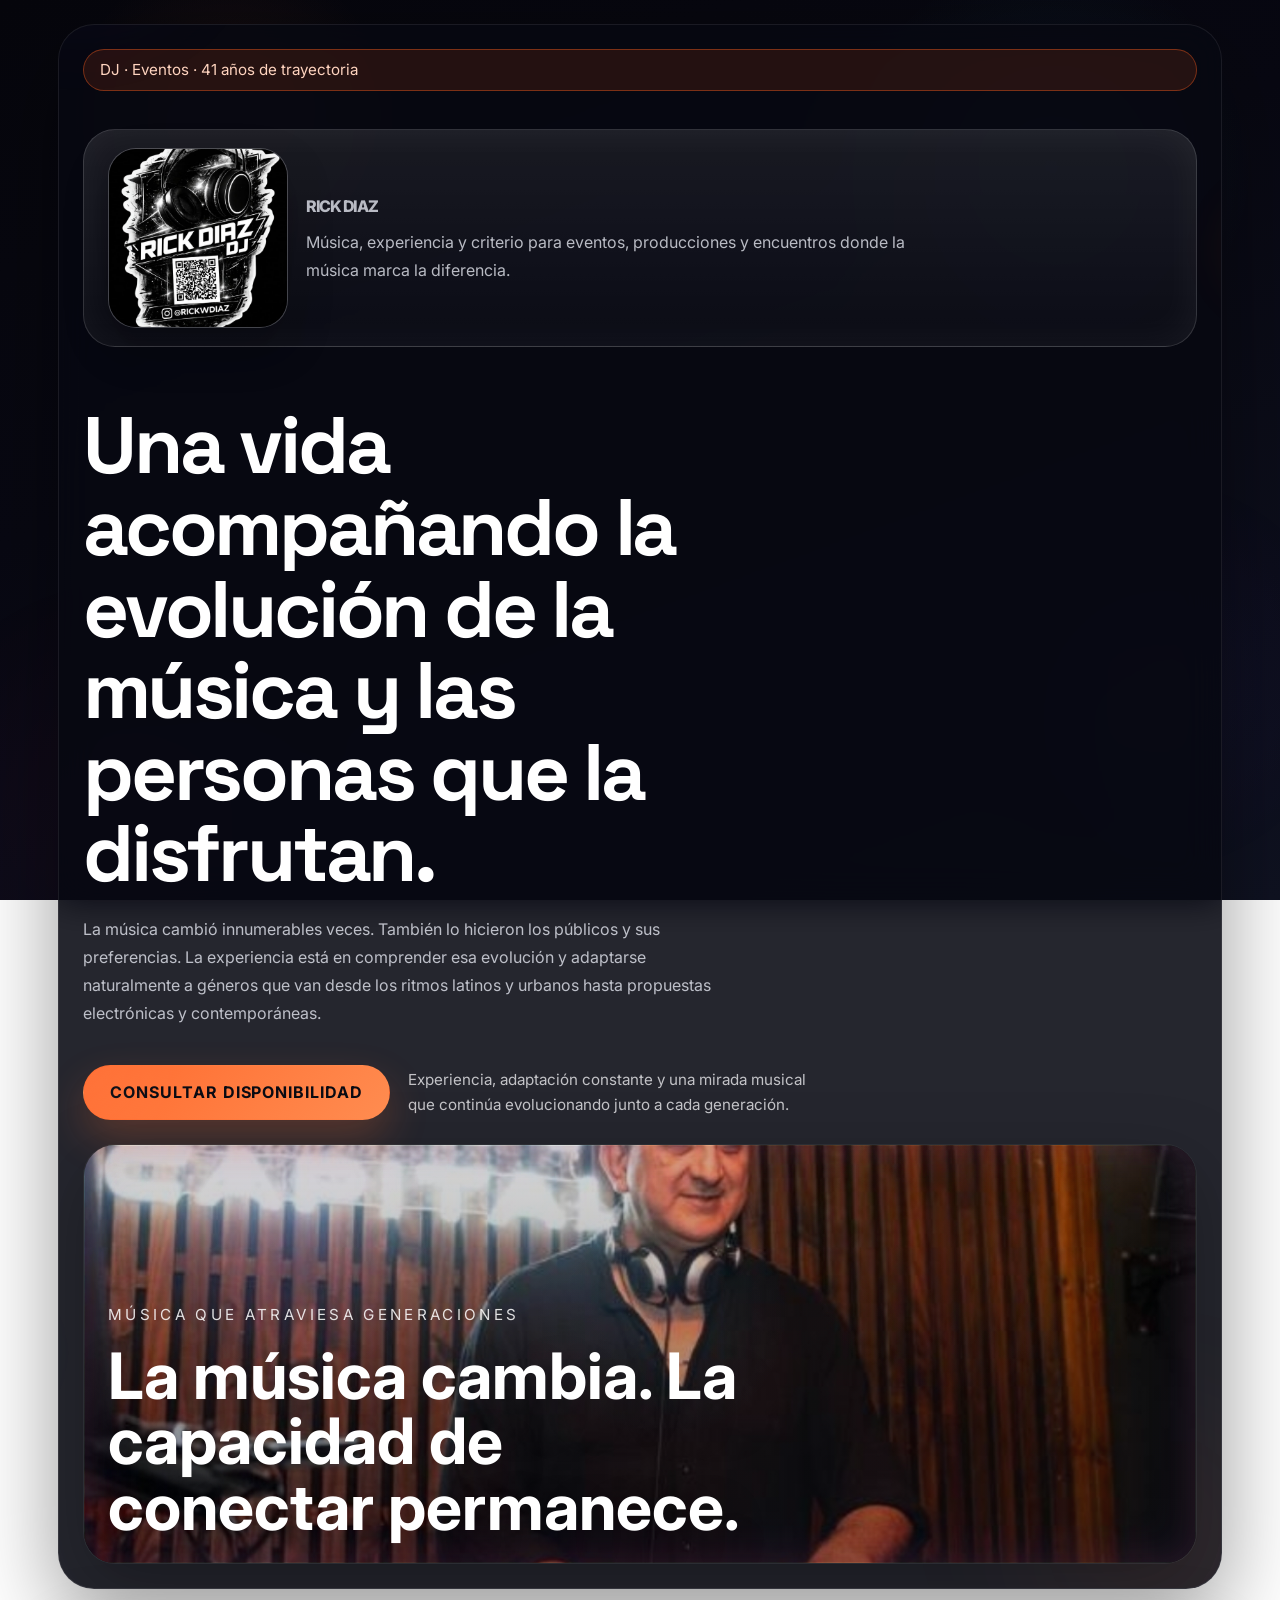
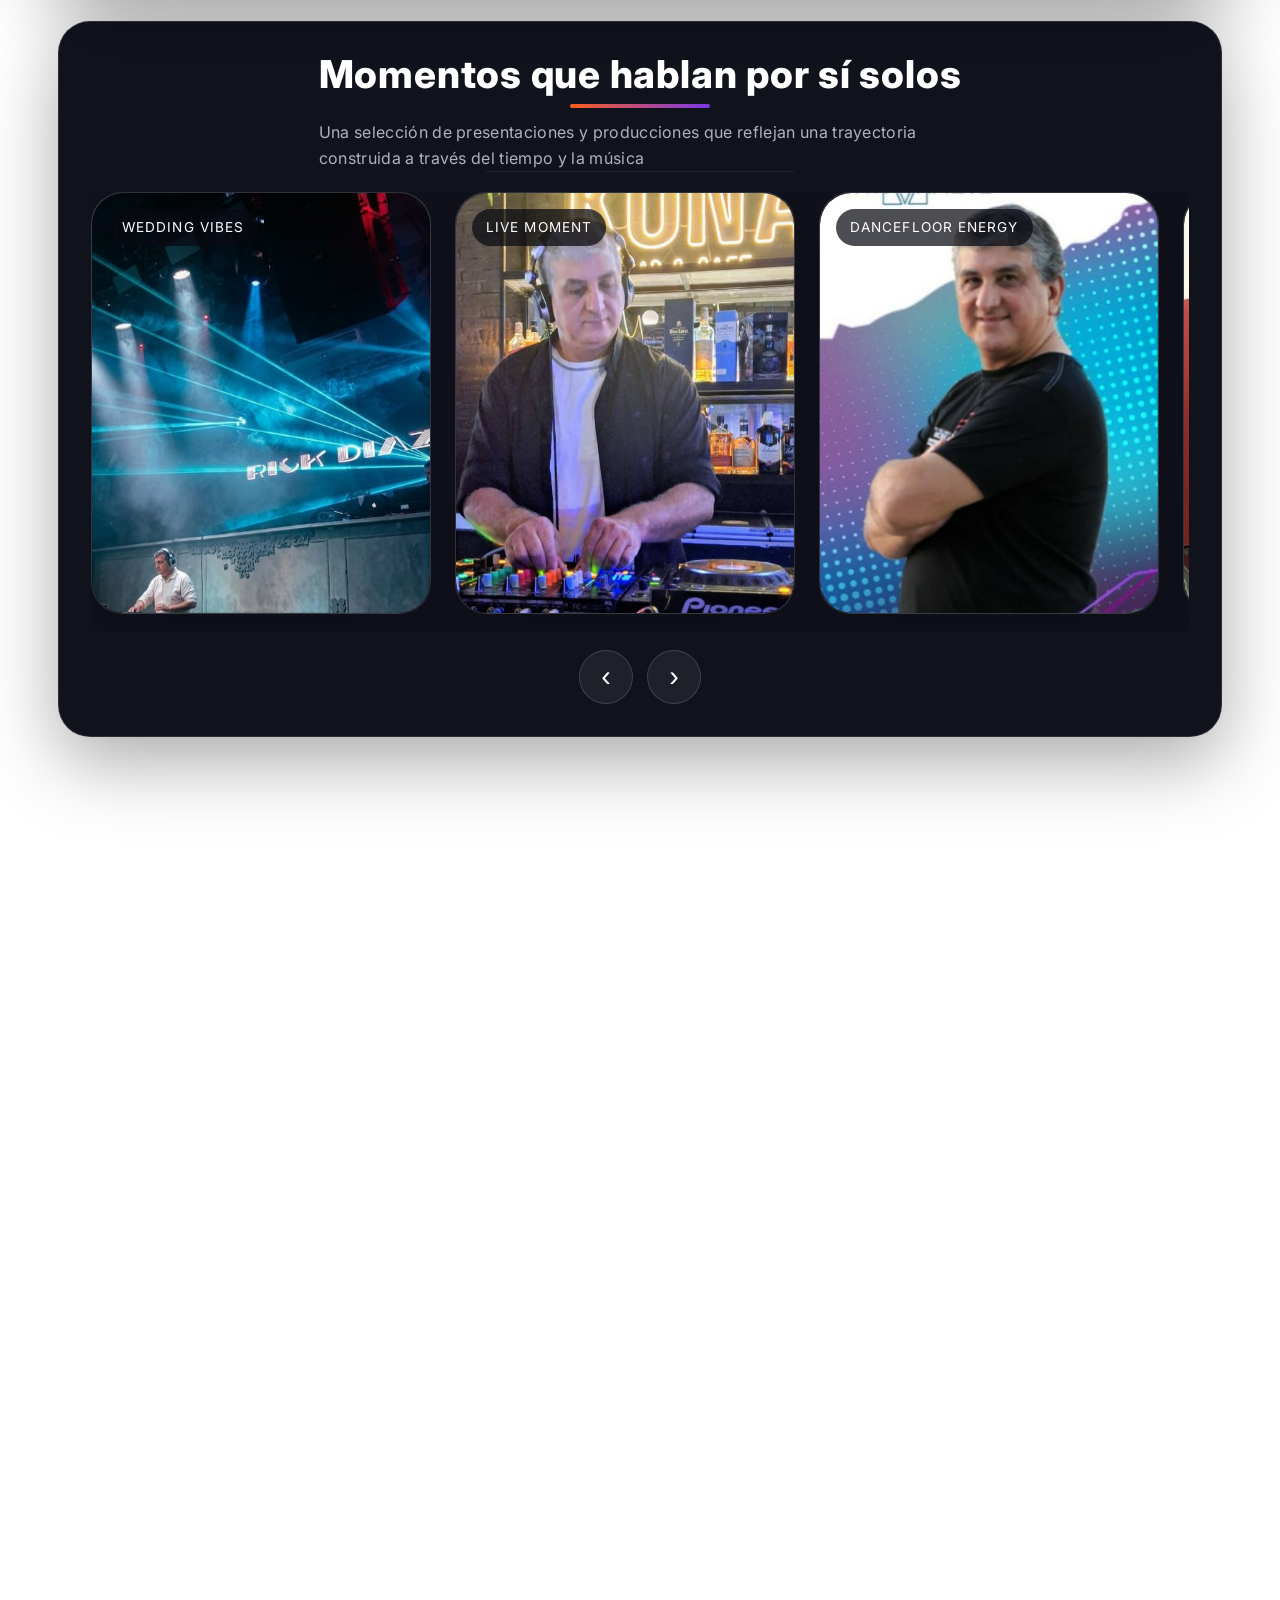
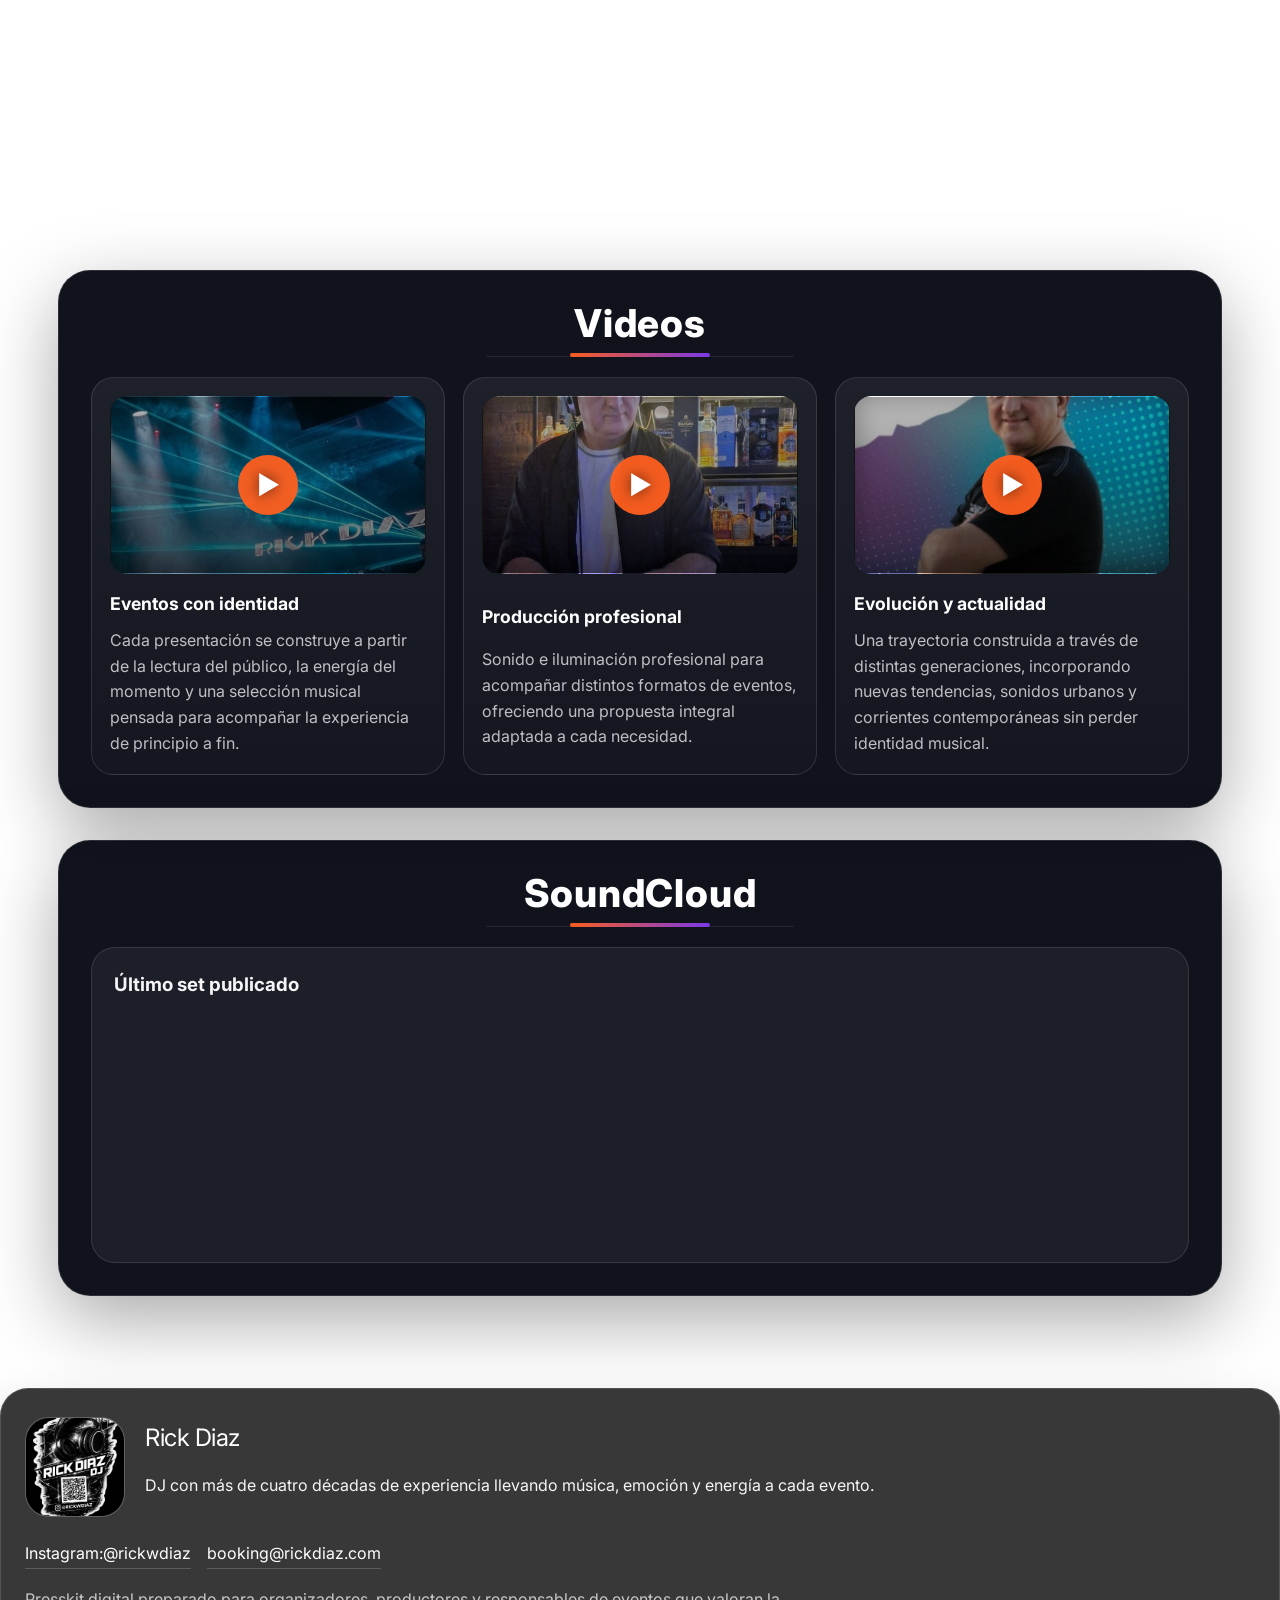
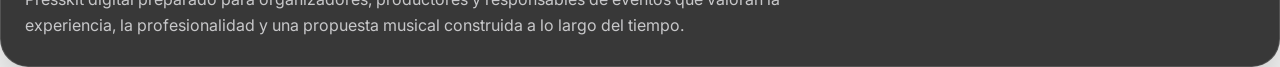
==== commit 993ccb28: "asd" ====
--- a/index.html
+++ b/index.html
@@ -310,7 +310,7 @@
             </a>
 
             <p class="contact-meta">
-              <strong>WhatsApp:</strong> +54 9 11 0000 0000
+              <strong>WhatsApp:</strong> +54 9 11 6448-6515
             </p>
 
             <p class="contact-meta">
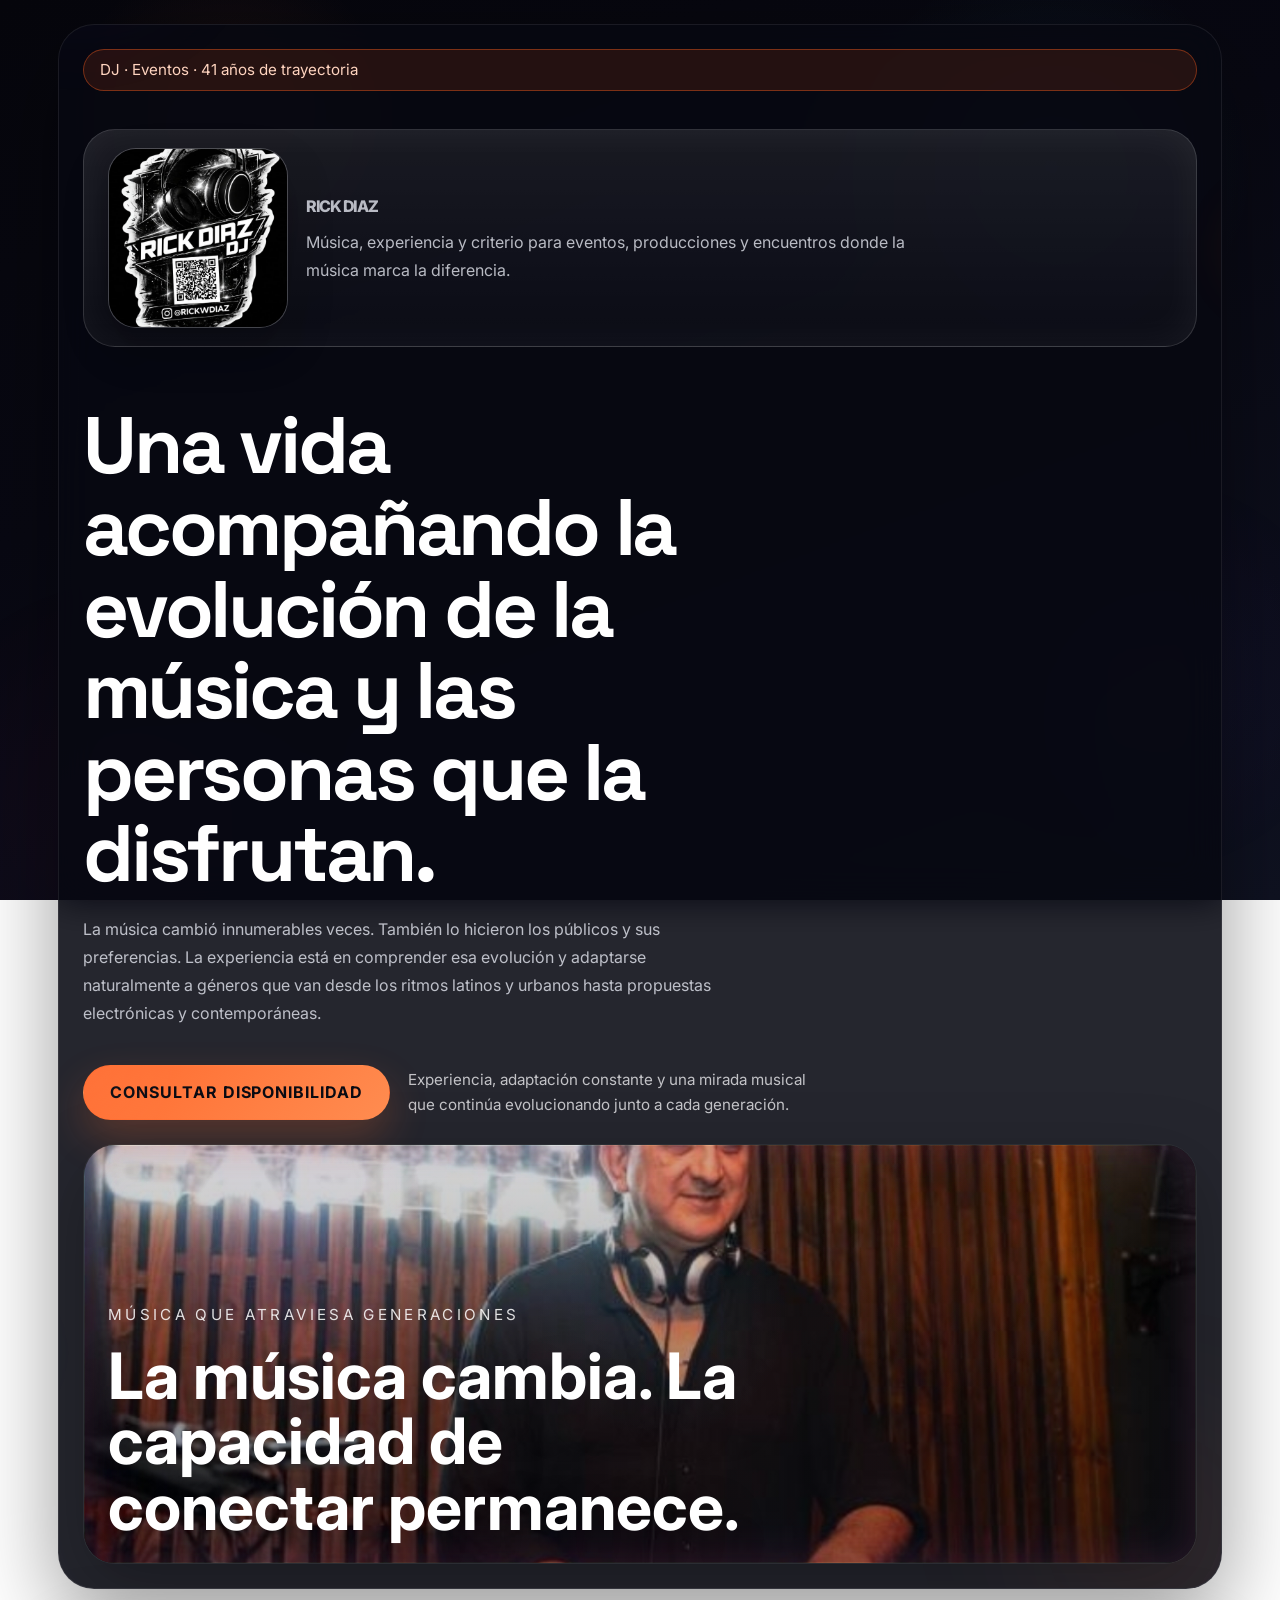
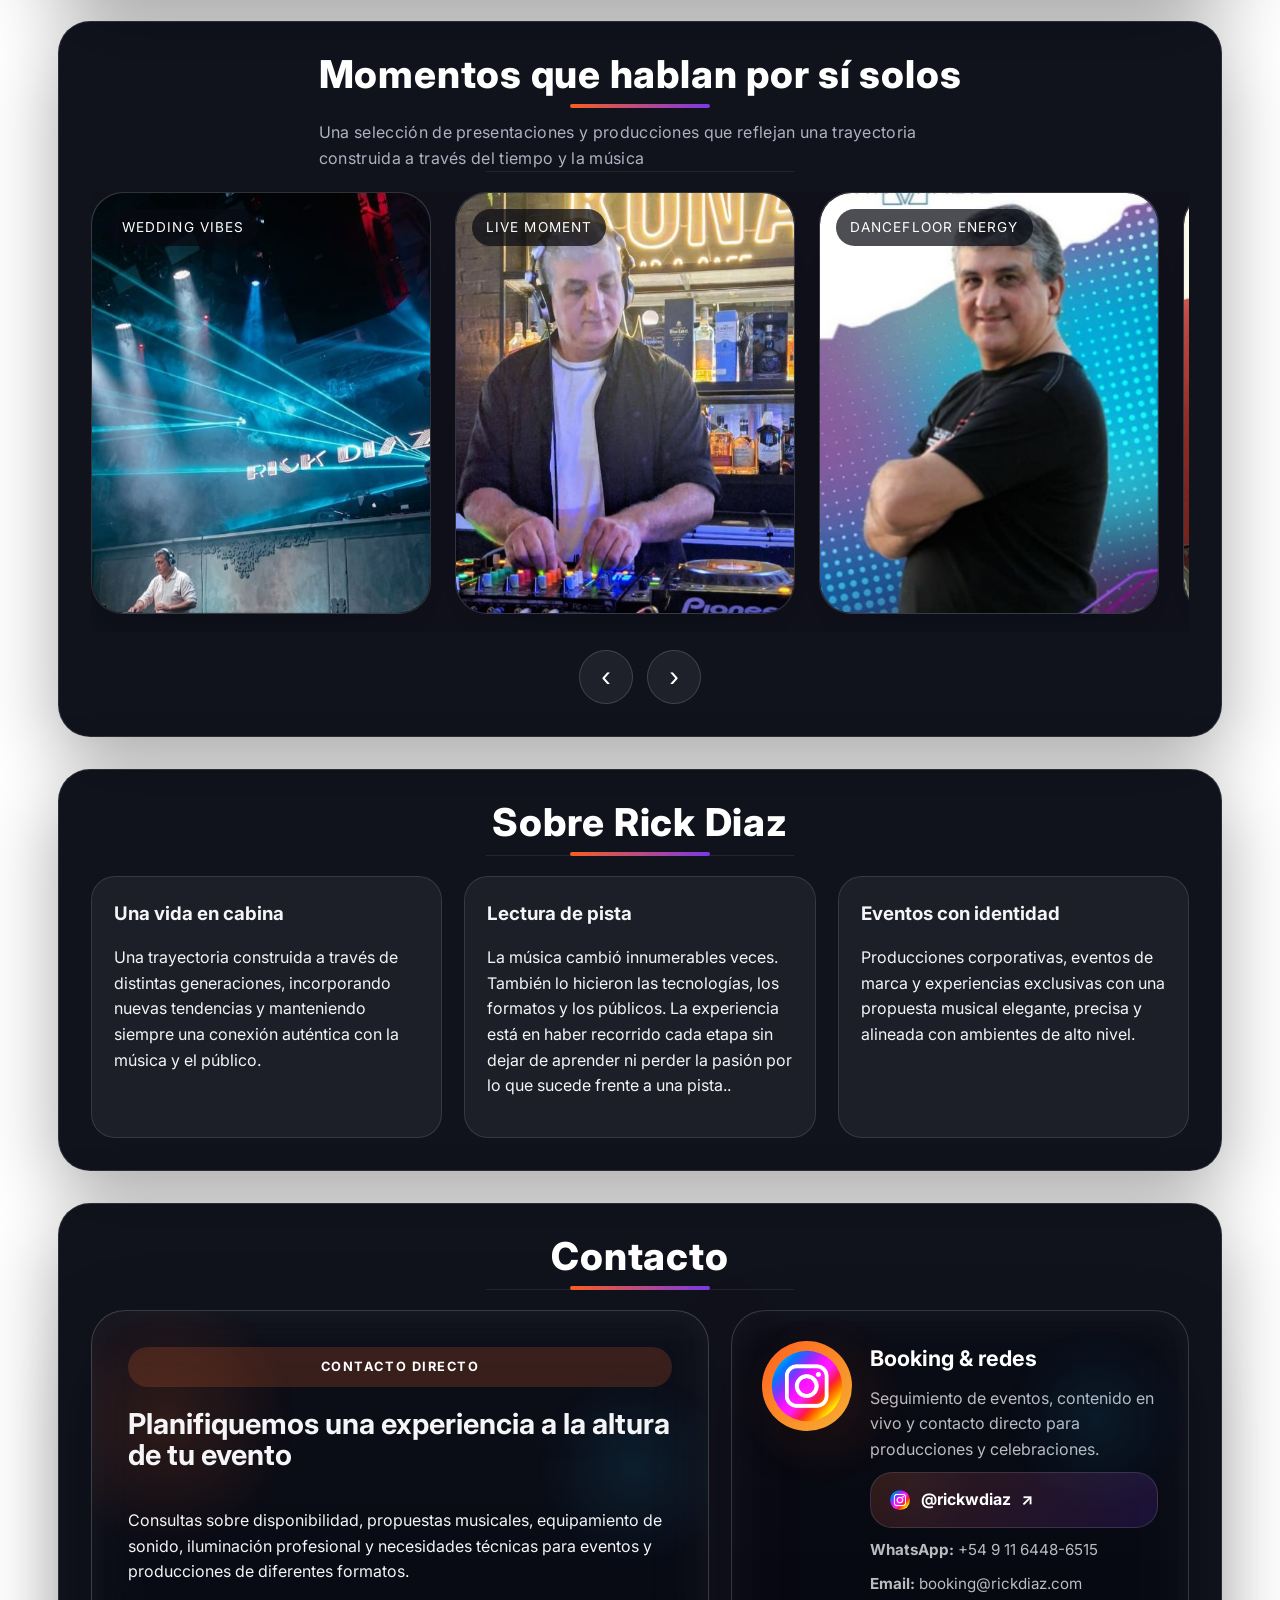
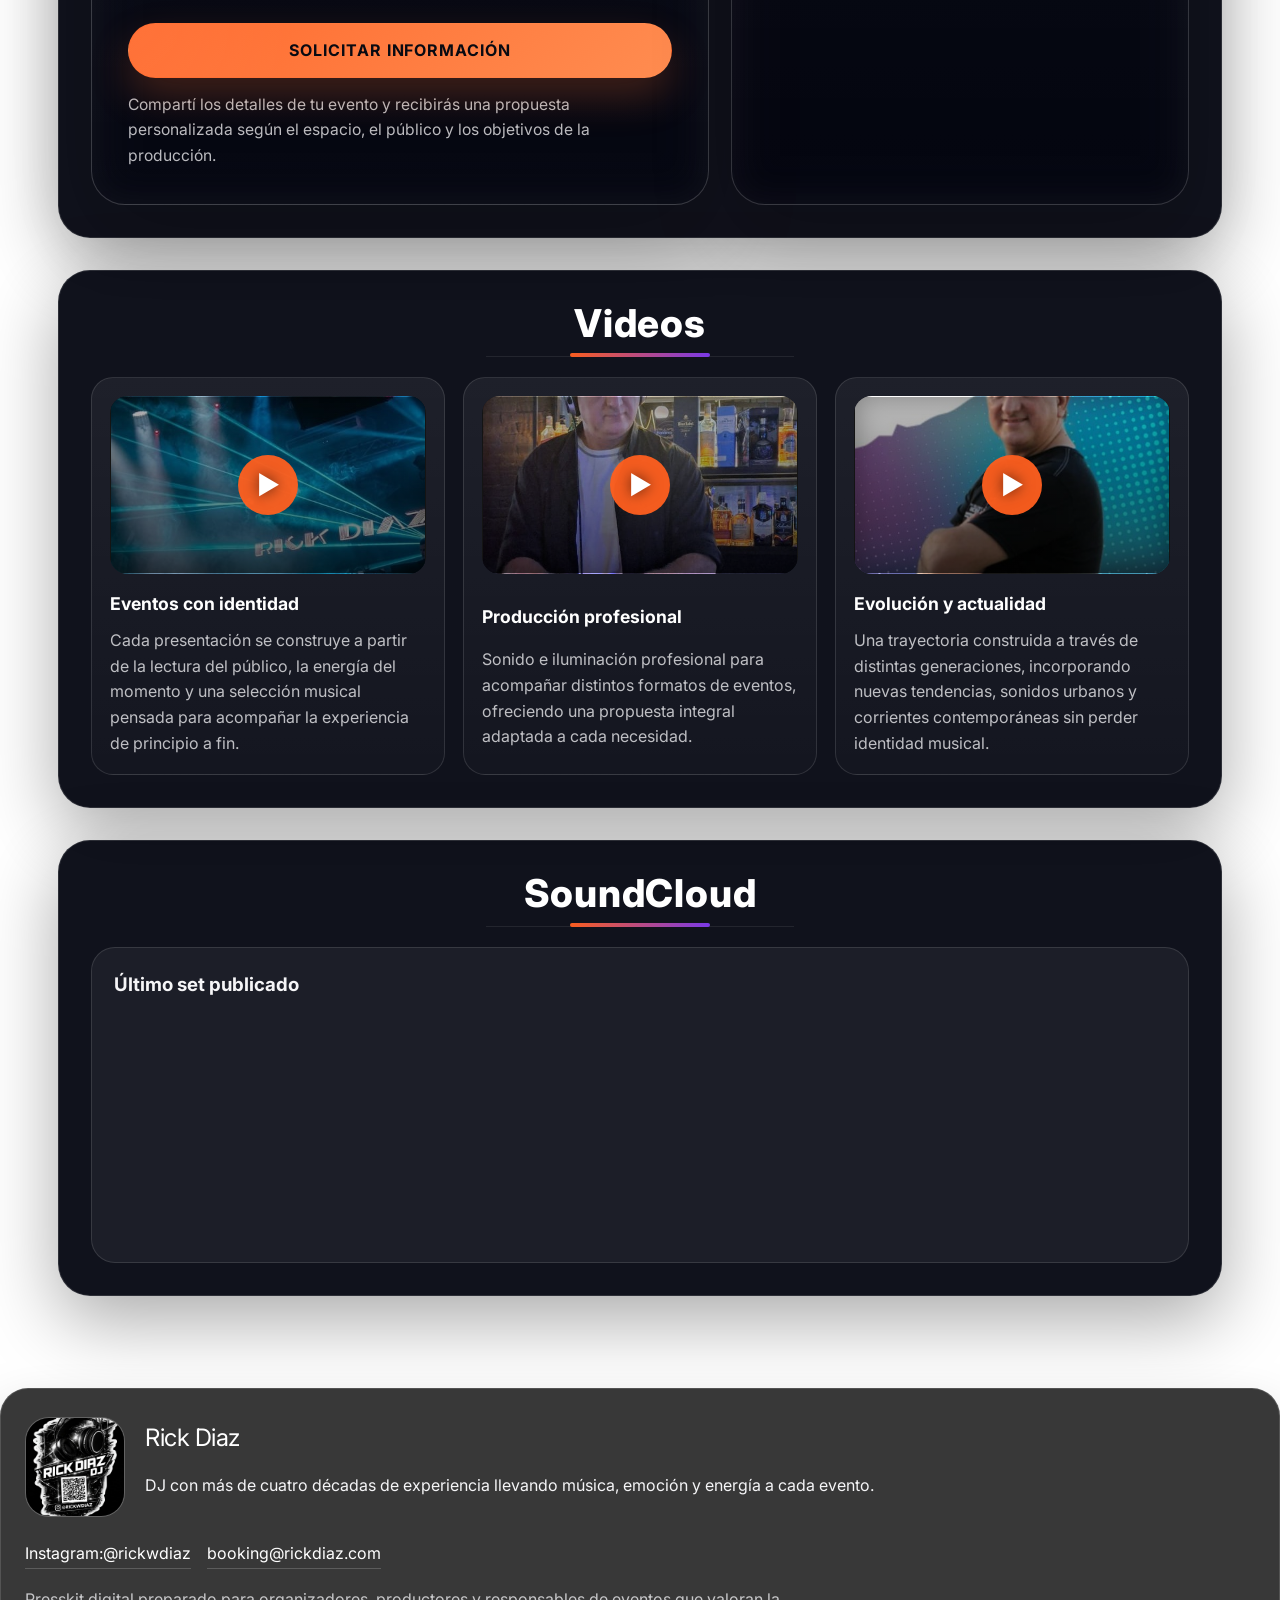
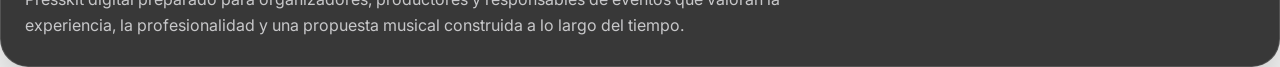
==== commit f67d9b6a: "1234" ====
--- a/index.html
+++ b/index.html
@@ -74,7 +74,7 @@
         <div class="hero-actions">
 
           <a class="btn btn-primary"
-             href="#contact-title"
+             href="https://wa.me/5491164486515?text=Consulta%20por%20Disponibilidad"
              data-magnetic="true">
              Consultar disponibilidad
           </a>
@@ -372,7 +372,7 @@
   <!-- MOBILE BAR -->
   <div class="mobile-action-bar">
     <a class="btn btn-primary"
-       href="#contact-title"
+       href="https://wa.me/5491164486515?text=Consulta%20por%20Disponibilidad"
        data-magnetic="true">
 
        Reservar fecha
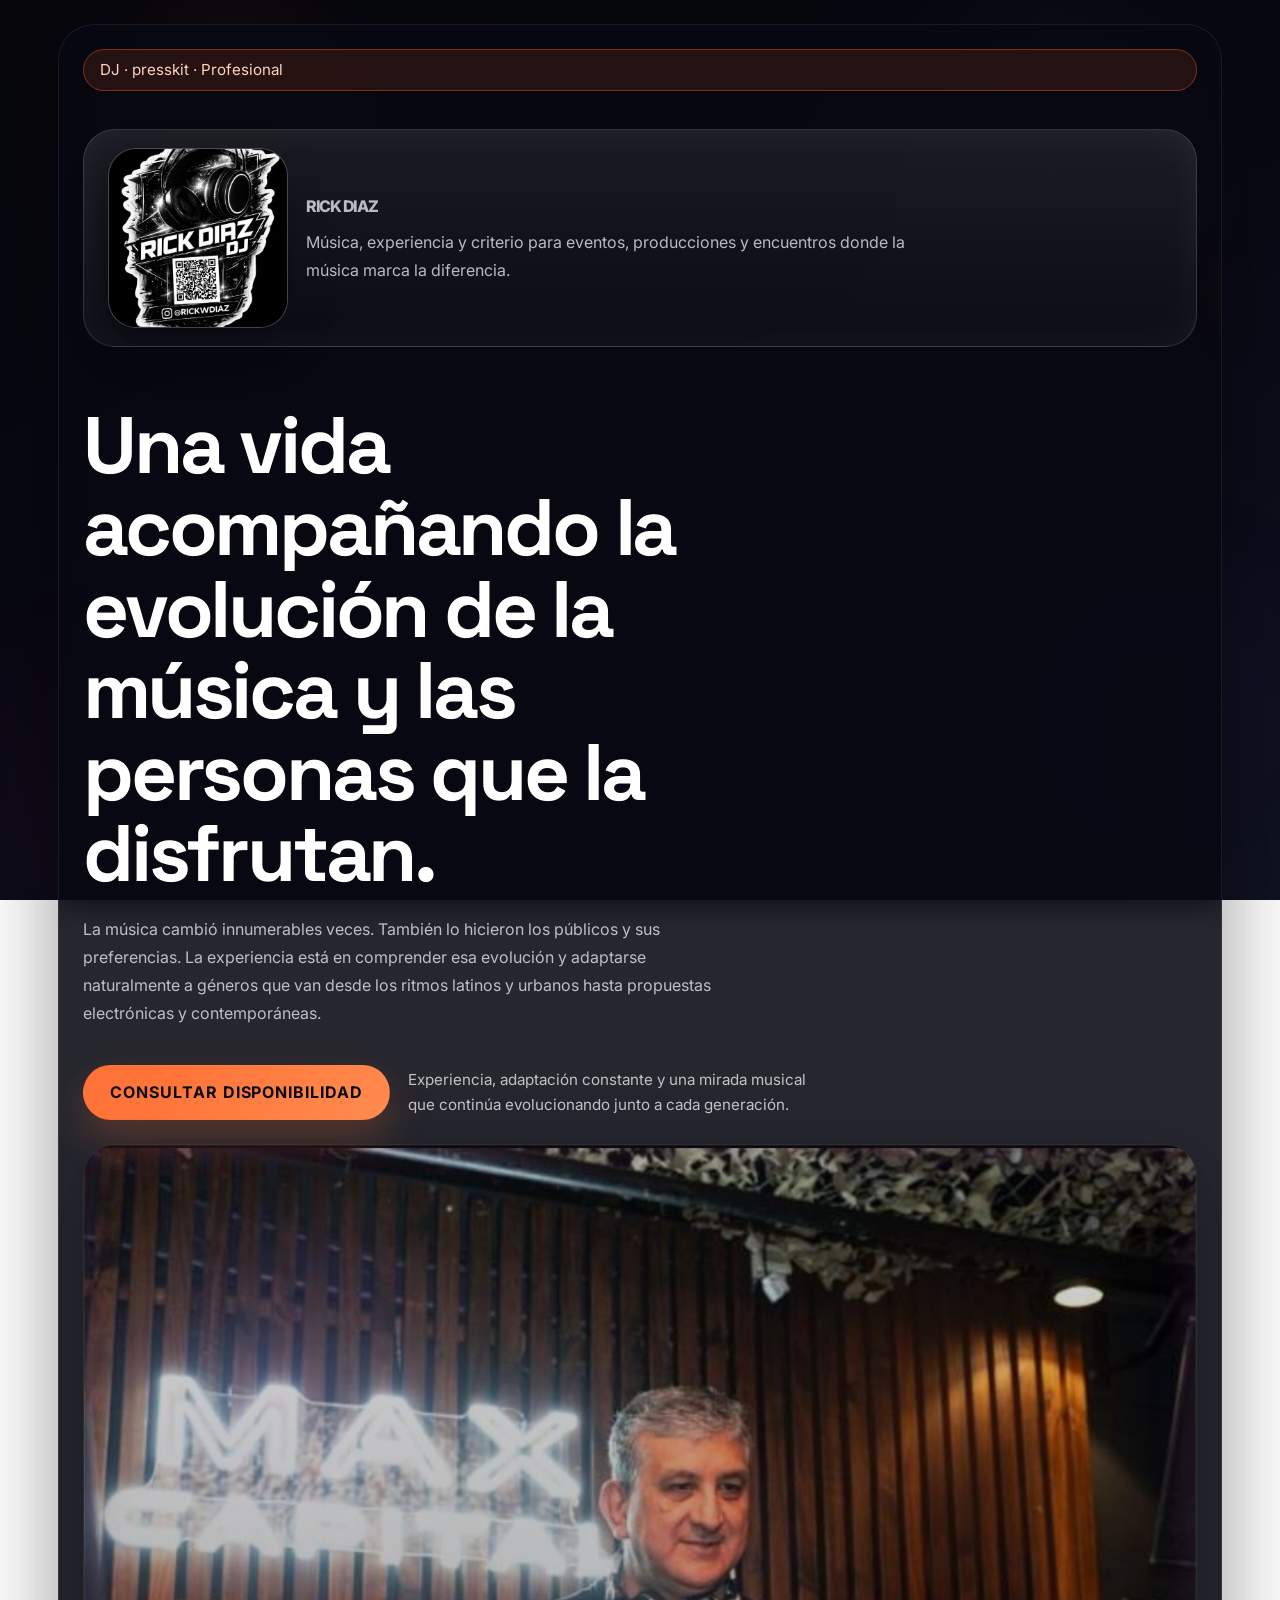
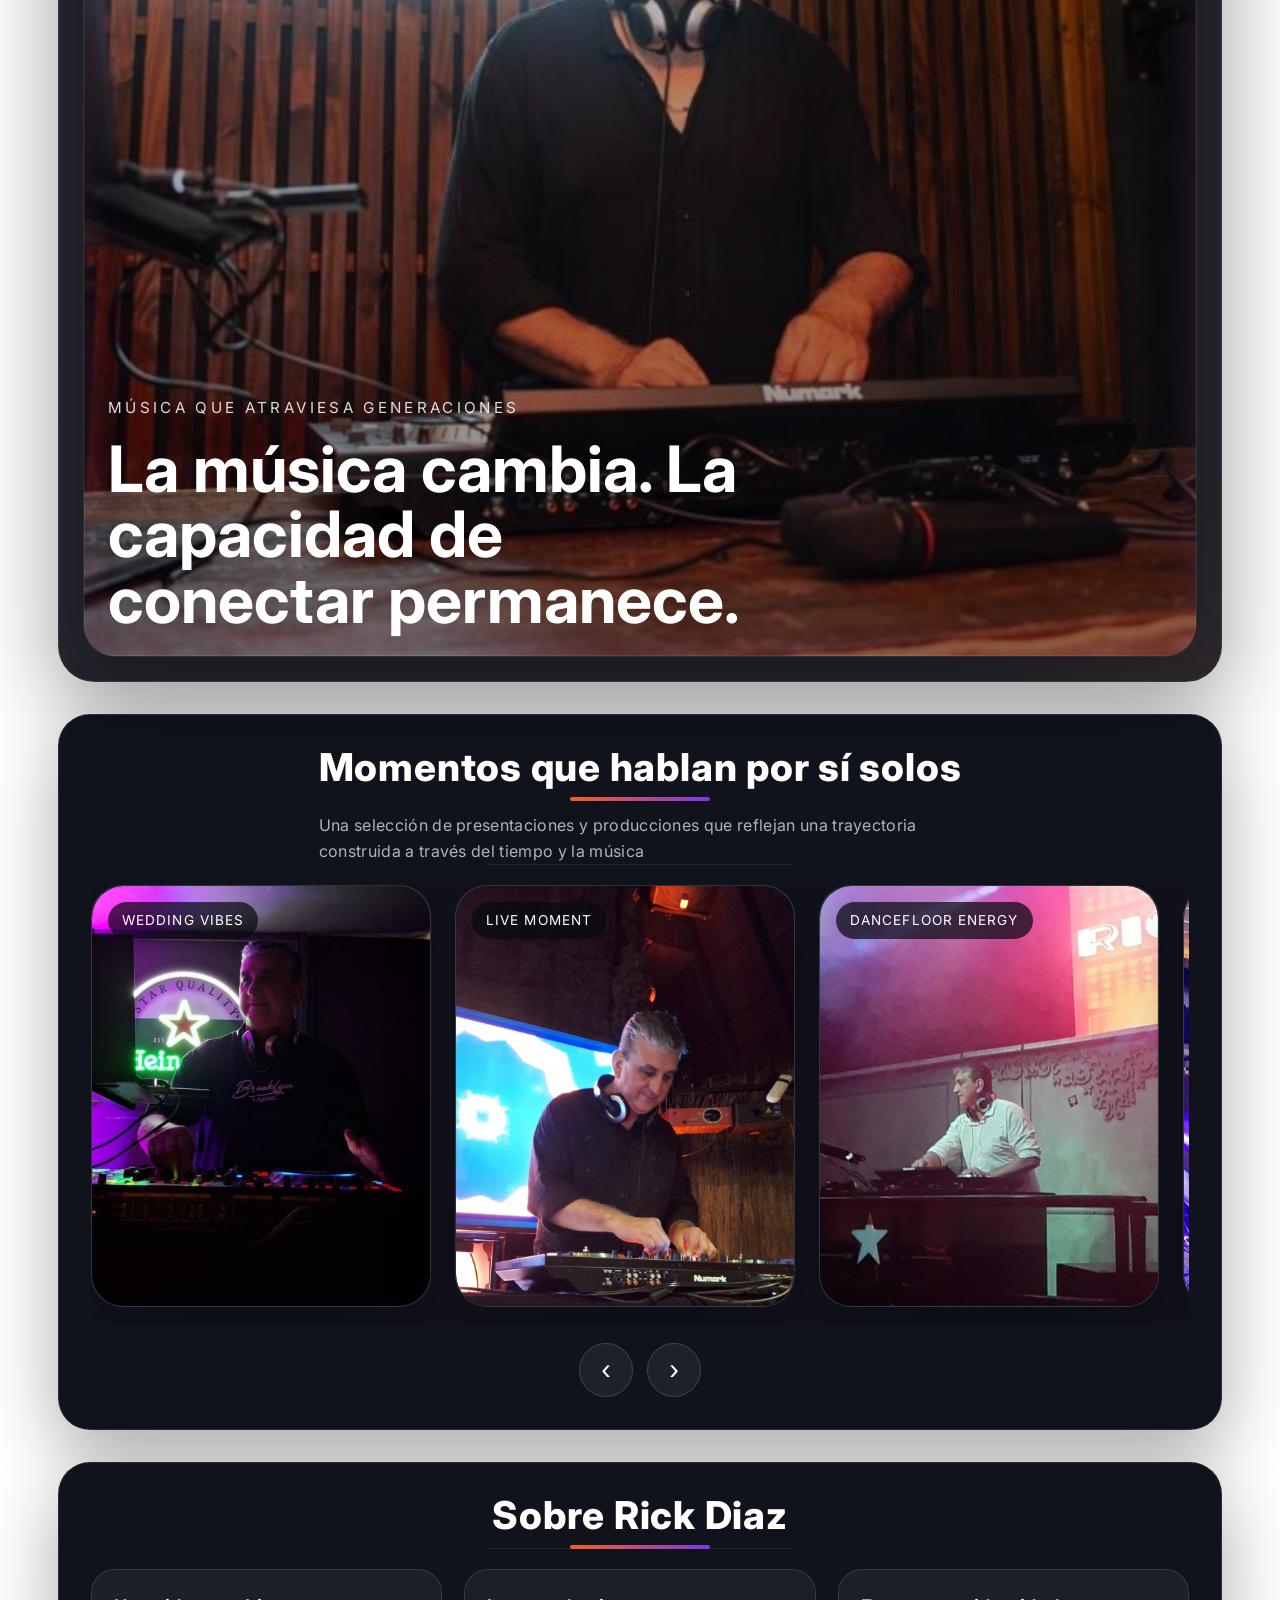
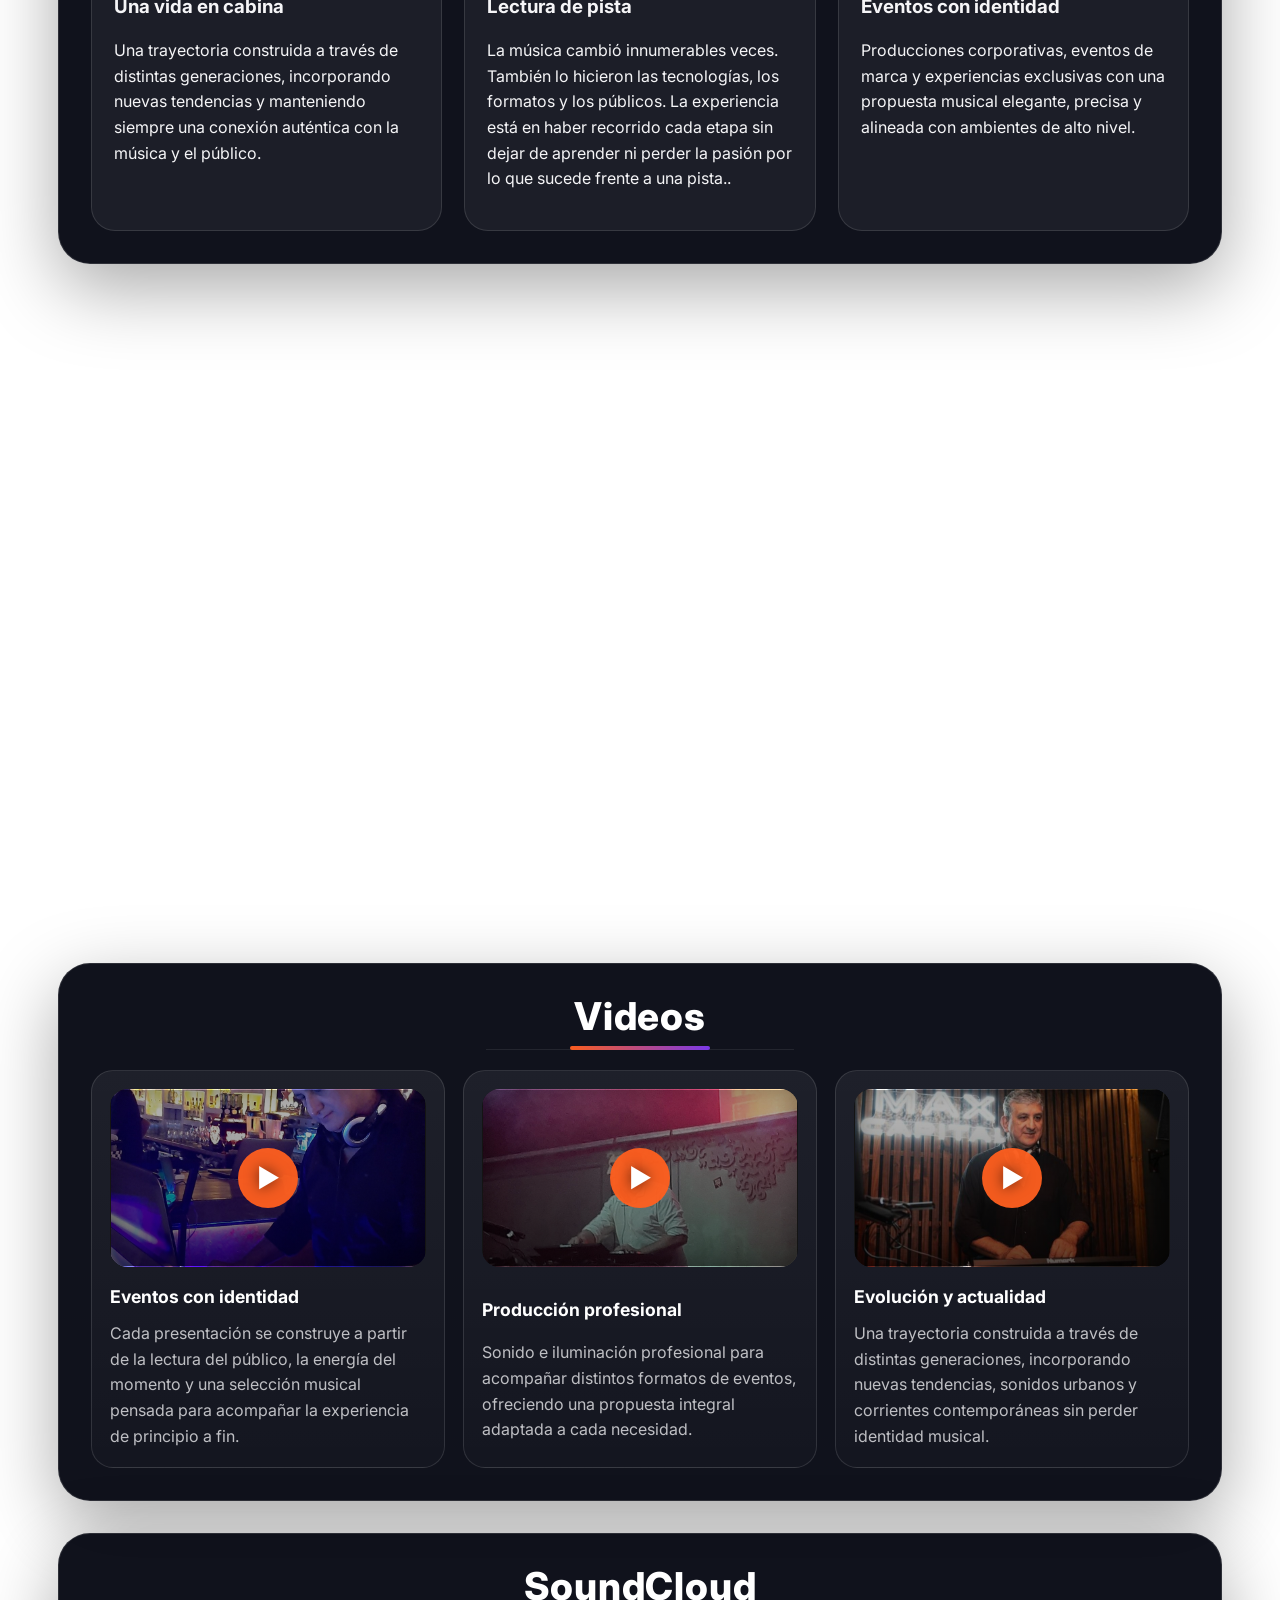
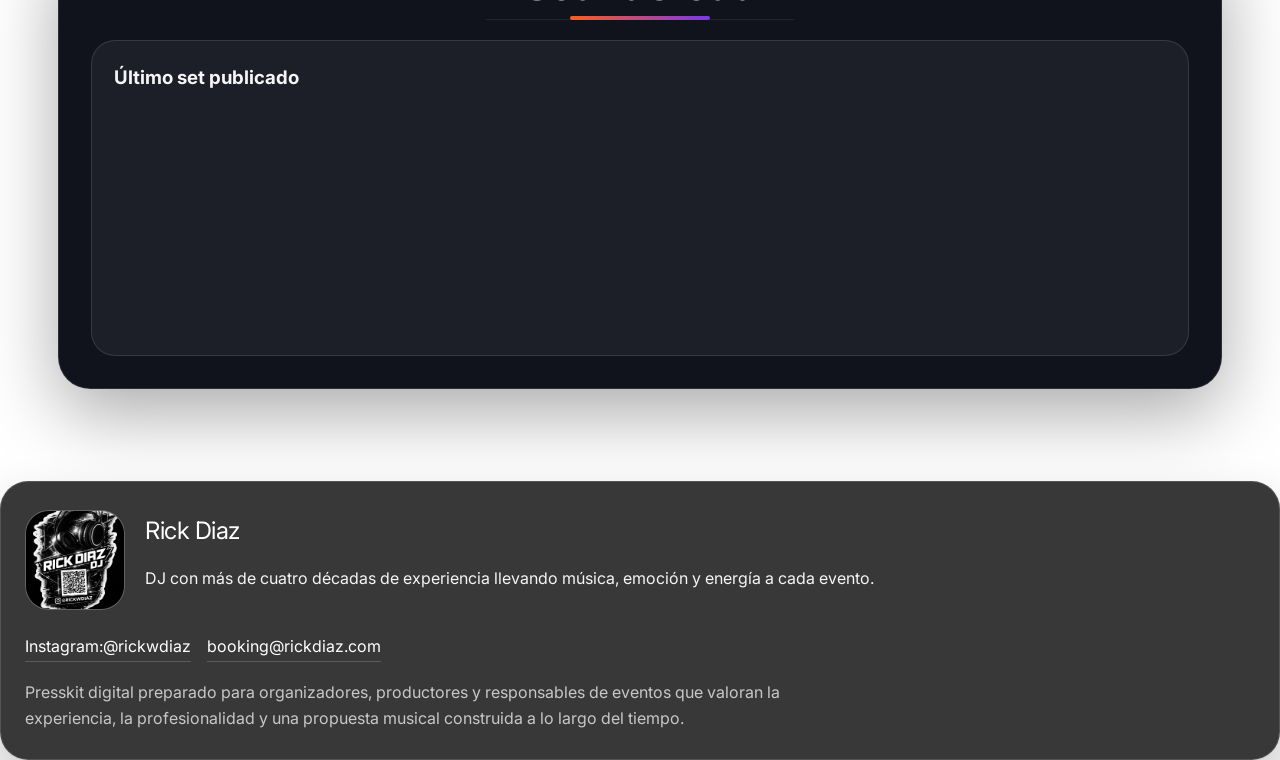
==== commit 6c20281b: "Sin video" ====
--- a/index.html
+++ b/index.html
@@ -42,7 +42,7 @@
       <div class="hero-copy reveal">
 
         <span class="hero-badge">
-          DJ · Eventos · 41 años de trayectoria
+          DJ · presskit · Profesional
         </span>
 
         <div class="hero-brand">
@@ -140,7 +140,7 @@
 
         <article class="gallery-card">
           <div class="gallery-image">
-            <img src="img/foto_1.jpeg" alt="Rick Diaz en boda" />
+            <img src="img/foto_11.jpeg" alt="Rick Diaz en boda" />
             <span class="gallery-badge">Wedding vibes</span>
             <div class="gallery-overlay">Ampliar imagen</div>
           </div>
@@ -148,7 +148,7 @@
 
         <article class="gallery-card">
           <div class="gallery-image">
-            <img src="img/foto_2.jpeg" alt="Rick Diaz en evento social" />
+            <img src="img/Nueva_2.jpg" alt="Rick Diaz en evento social" />
             <span class="gallery-badge">Live moment</span>
             <div class="gallery-overlay">Ampliar imagen</div>
           </div>
@@ -156,7 +156,7 @@
 
         <article class="gallery-card">
           <div class="gallery-image">
-            <img src="img/WhatsApp%20Image%202026-06-05%20at%2019.50.27.jpeg" alt="Rick Diaz en pista" />
+            <img src="img/Nueva_5.jpg" alt="Rick Diaz en pista" />
             <span class="gallery-badge">Dancefloor energy</span>
             <div class="gallery-overlay">Ampliar imagen</div>
           </div>
@@ -164,7 +164,7 @@
 
         <article class="gallery-card">
           <div class="gallery-image">
-            <img src="img/WhatsApp%20Image%202026-06-05%20at%2019.51.10.jpeg" alt="Rick Diaz en show" />
+            <img src="img/Nueva_4.jpg" alt="Rick Diaz en show" />
             <span class="gallery-badge">Night session</span>
             <div class="gallery-overlay">Ampliar imagen</div>
           </div>
@@ -172,7 +172,7 @@
 
         <article class="gallery-card">
           <div class="gallery-image">
-            <img src="img/WhatsApp%20Image%202026-06-05%20at%2019.58.29.jpeg" alt="Rick Diaz close up" />
+            <img src="img/Nueva imagen.jpg" alt="Rick Diaz close up" />
             <span class="gallery-badge">Classic sound</span>
             <div class="gallery-overlay">Ampliar imagen</div>
           </div>
@@ -180,7 +180,7 @@
 
         <article class="gallery-card">
           <div class="gallery-image">
-            <img src="img/WhatsApp%20Image%202026-06-08%20at%2010.17.22.jpeg" alt="Rick Diaz performance" />
+            <img src="img/foto_2.jpeg" alt="Rick Diaz performance" />
             <span class="gallery-badge">Live experience</span>
             <div class="gallery-overlay">Ampliar imagen</div>
           </div>
@@ -336,7 +336,7 @@
 
       <div class="video-grid">
 
-       <article class="video-card"> <div class="video-frame"> <div class="video-preview" style="background-image: url('img/foto_1.jpeg');"> <span class="preview-play">▶</span> </div> <video class="video-player" poster="img/foto_1.jpeg" controls preload="metadata" muted> <source src="videos/1.mp4" type="video/mp4" /> Tu navegador no soporta video HTML5. </video> </div> <div class="video-info"> <h3> Eventos con identidad </h3> <p> Cada presentación se construye a partir de la lectura del público, la energía del momento y una selección musical pensada para acompañar la experiencia de principio a fin. </p> </div> </article> <article class="video-card"> <div class="video-frame"> <div class="video-preview" style="background-image: url('img/foto_2.jpeg');"> <span class="preview-play">▶</span> </div> <video class="video-player" poster="img/foto_2.jpeg" controls preload="metadata" muted> <source src="videos/2.mp4" type="video/mp4" /> Tu navegador no soporta video HTML5. </video> </div> <div class="video-info"> <h3> Producción profesional </h3> <p> Sonido e iluminación profesional para acompañar distintos formatos de eventos, ofreciendo una propuesta integral adaptada a cada necesidad. </p> </div> </article> <article class="video-card"> <div class="video-frame"> <div class="video-preview" style="background-image: url('img/WhatsApp%20Image%202026-06-05%20at%2019.50.27.jpeg');"> <span class="preview-play">▶</span> </div> <video class="video-player" poster="img/WhatsApp%20Image%202026-06-05%20at%2019.50.27.jpeg" controls preload="metadata" muted> <source src="videos/3.mp4" type="video/mp4" /> Tu navegador no soporta video HTML5. </video> </div> <div class="video-info"> <h3> Evolución y actualidad </h3> <p> Una trayectoria construida a través de distintas generaciones, incorporando nuevas tendencias, sonidos urbanos y corrientes contemporáneas sin perder identidad musical. </p> </div> </article>
+       <article class="video-card"> <div class="video-frame"> <div class="video-preview" style="background-image: url('img/Nueva_4.jpg');"> <span class="preview-play">▶</span> </div> <video class="video-player" poster="img/foto_1.jpeg" controls preload="metadata" muted> <source src="videos/Video_3.mp4" type="video/mp4" /> Tu navegador no soporta video HTML5. </video> </div> <div class="video-info"> <h3> Eventos con identidad </h3> <p> Cada presentación se construye a partir de la lectura del público, la energía del momento y una selección musical pensada para acompañar la experiencia de principio a fin. </p> </div> </article> <article class="video-card"> <div class="video-frame"> <div class="video-preview" style="background-image: url('img/Nueva_5.jpg');"> <span class="preview-play">▶</span> </div> <video class="video-player" poster="img/foto_11.jpeg" controls preload="metadata" muted> <source src="videos/videaso.mp4" type="video/mp4" /> Tu navegador no soporta video HTML5. </video> </div> <div class="video-info"> <h3> Producción profesional </h3> <p> Sonido e iluminación profesional para acompañar distintos formatos de eventos, ofreciendo una propuesta integral adaptada a cada necesidad. </p> </div> </article> <article class="video-card"> <div class="video-frame"> <div class="video-preview" style="background-image: url('img/foto_art.jpeg');"> <span class="preview-play">▶</span> </div> <video class="video-player" poster="img/foto_11.jpeg" controls preload="metadata" muted> <source src="videos/Video_8.mp4" type="video/mp4" /> Tu navegador no soporta video HTML5. </video> </div> <div class="video-info"> <h3> Evolución y actualidad </h3> <p> Una trayectoria construida a través de distintas generaciones, incorporando nuevas tendencias, sonidos urbanos y corrientes contemporáneas sin perder identidad musical. </p> </div> </article>
 
       </div>
 
--- a/img/styles.css
+++ b/img/styles.css
@@ -417,9 +417,10 @@
 }
 
 .hero-art-image {
-  position: absolute;
+
   inset: 0;
   width: 100%;
+ 
   height: 100%;
   object-fit: cover;
   object-position: center;
